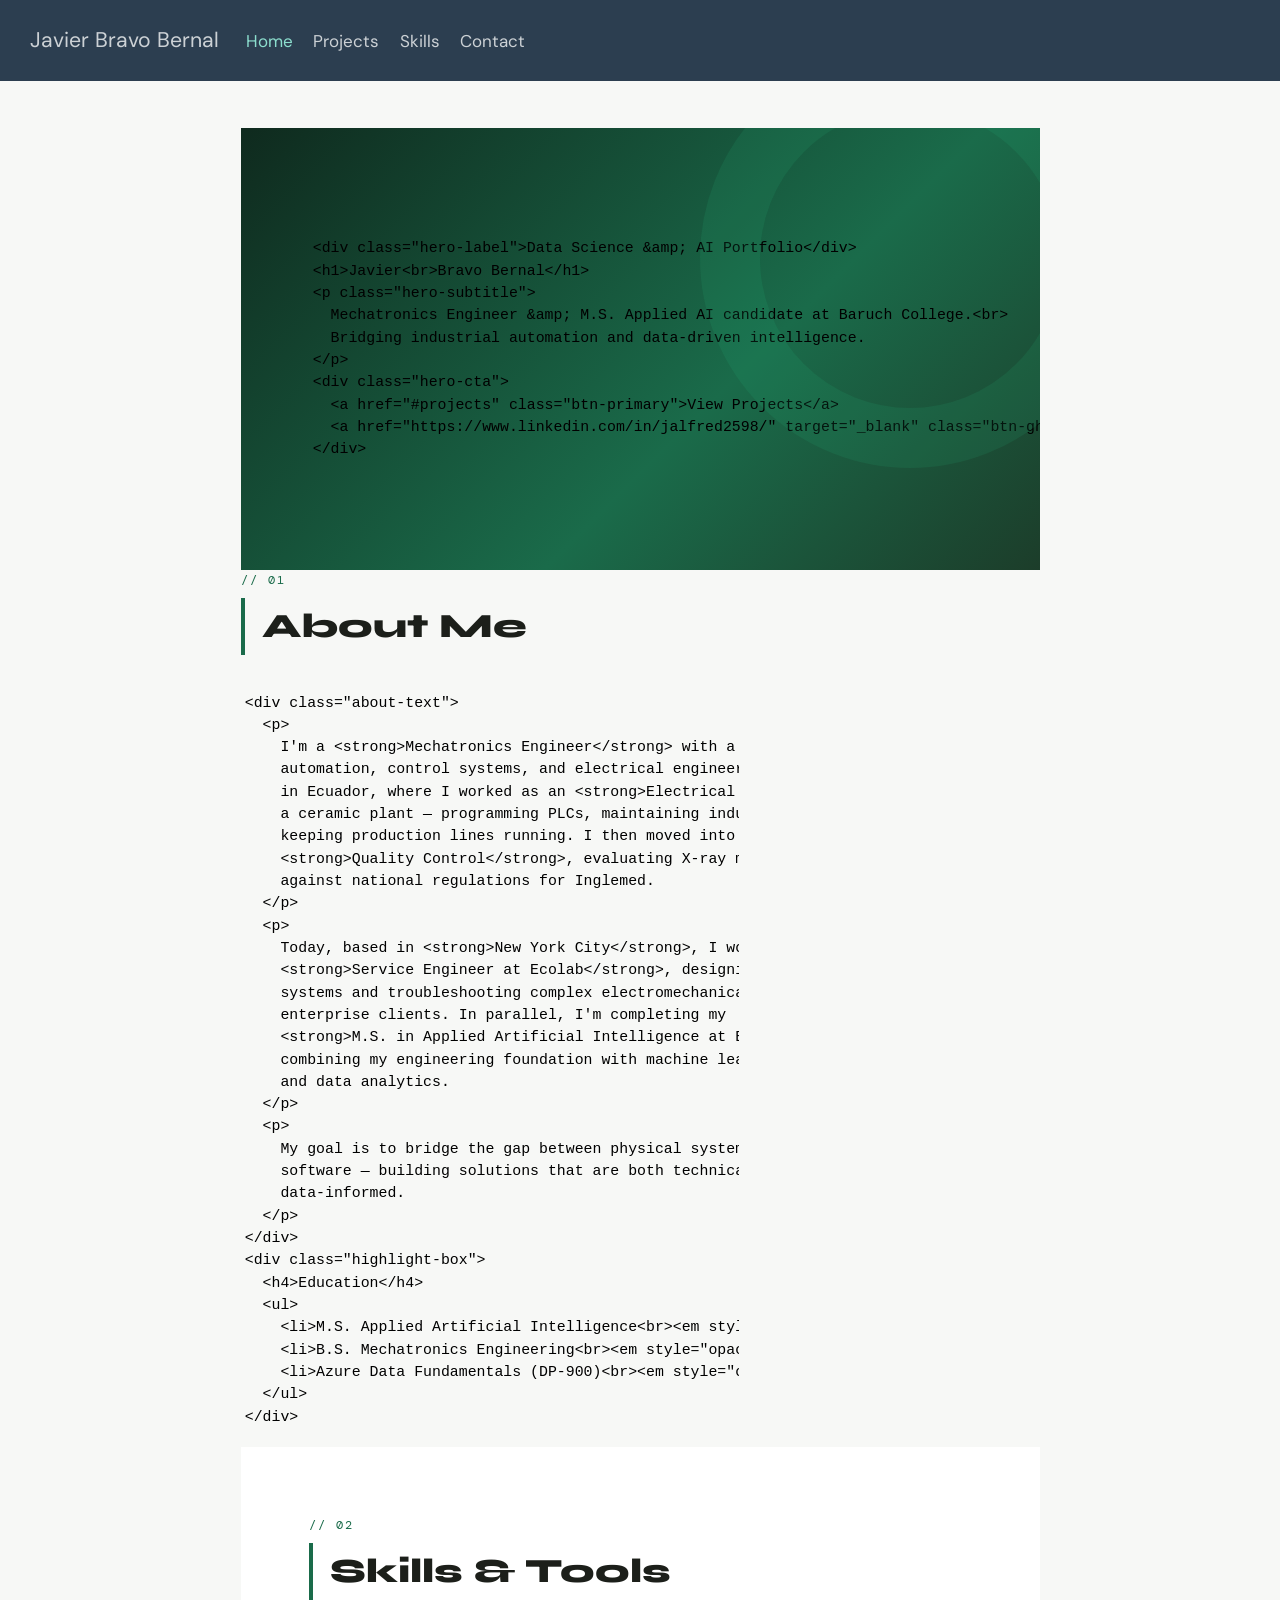
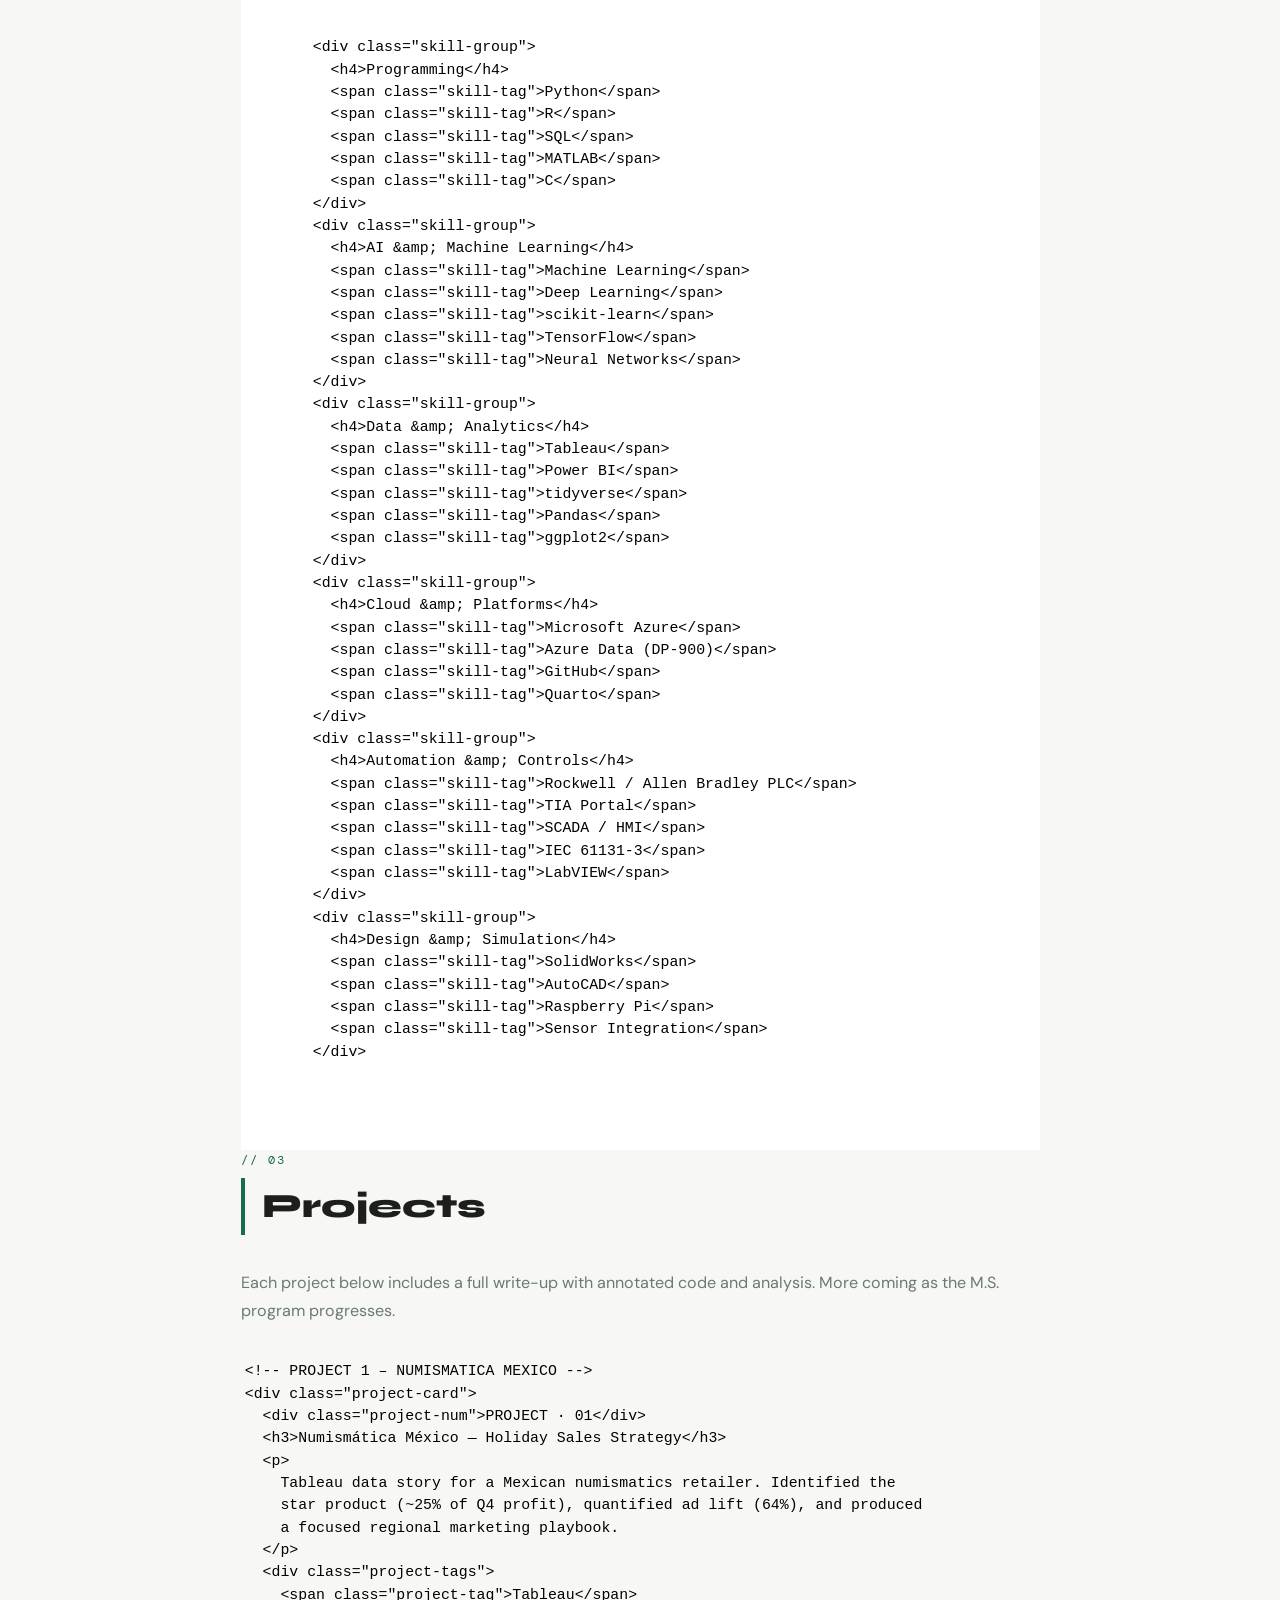
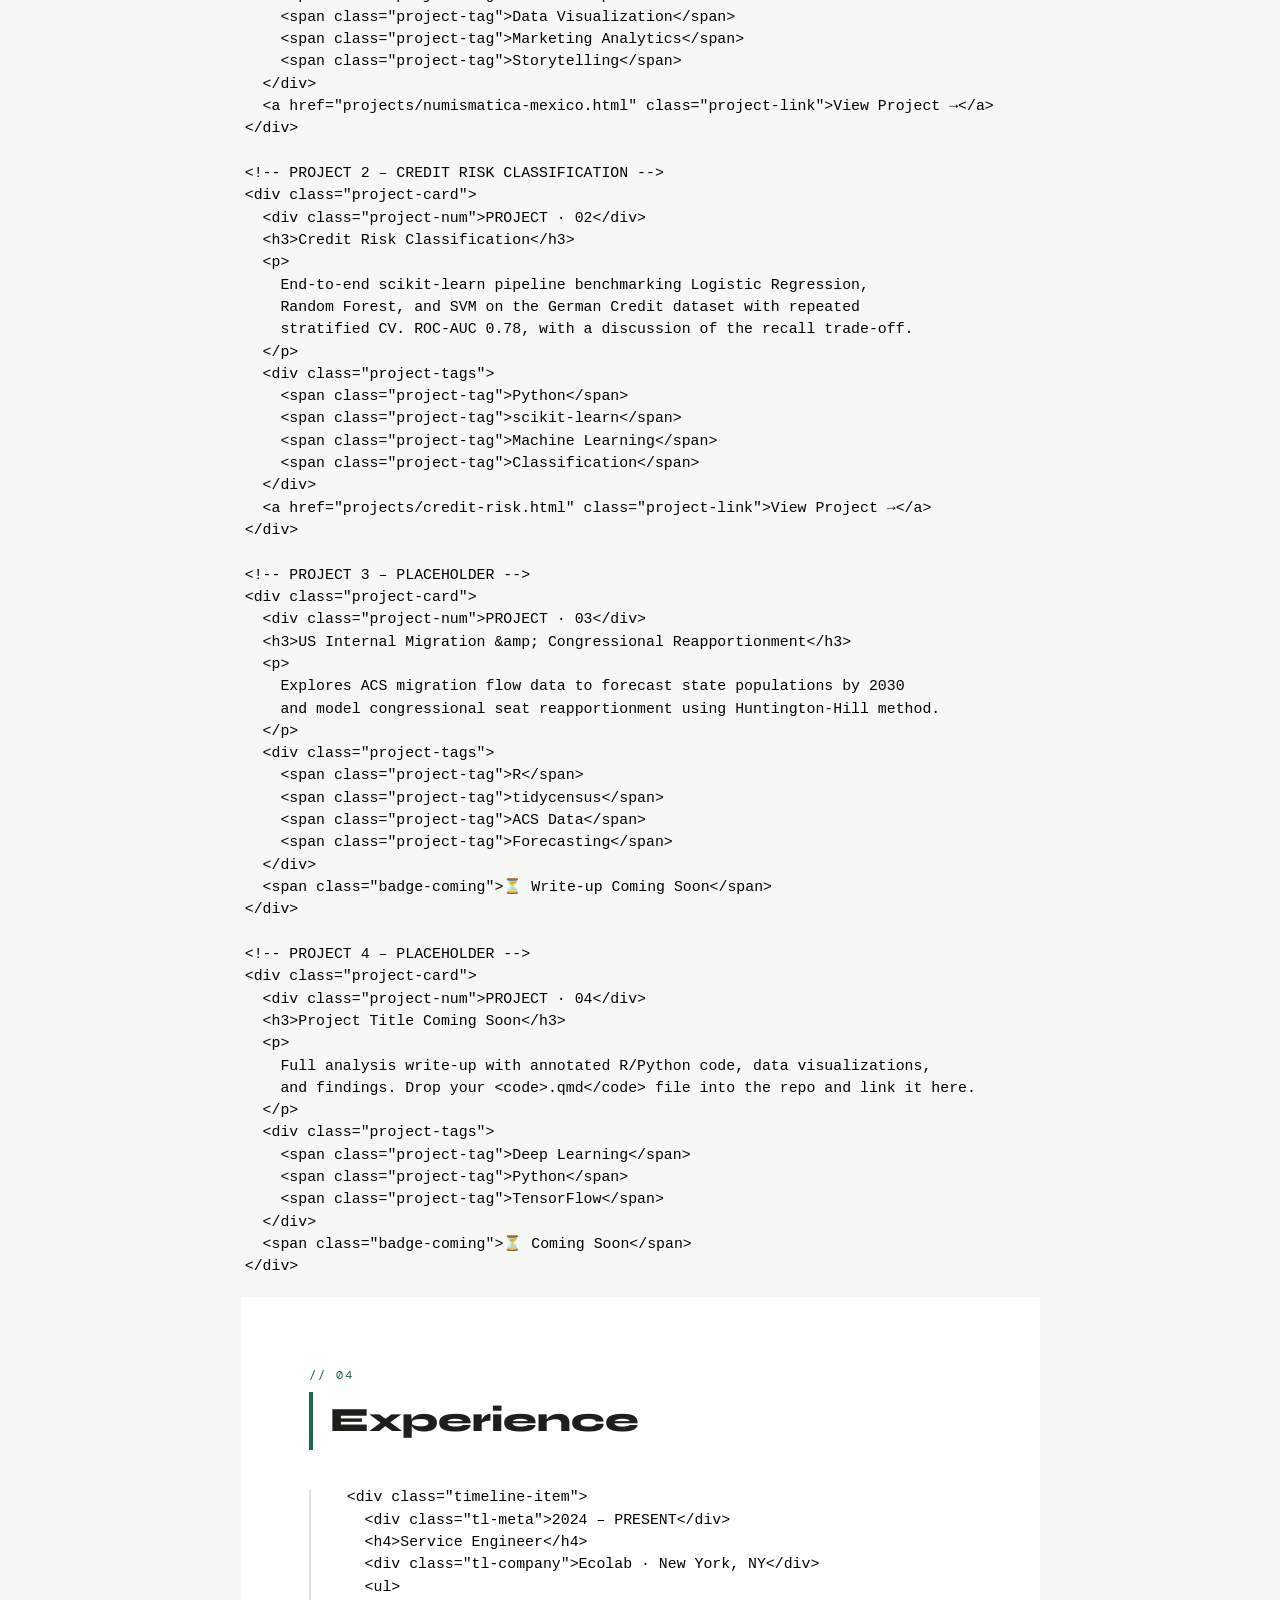
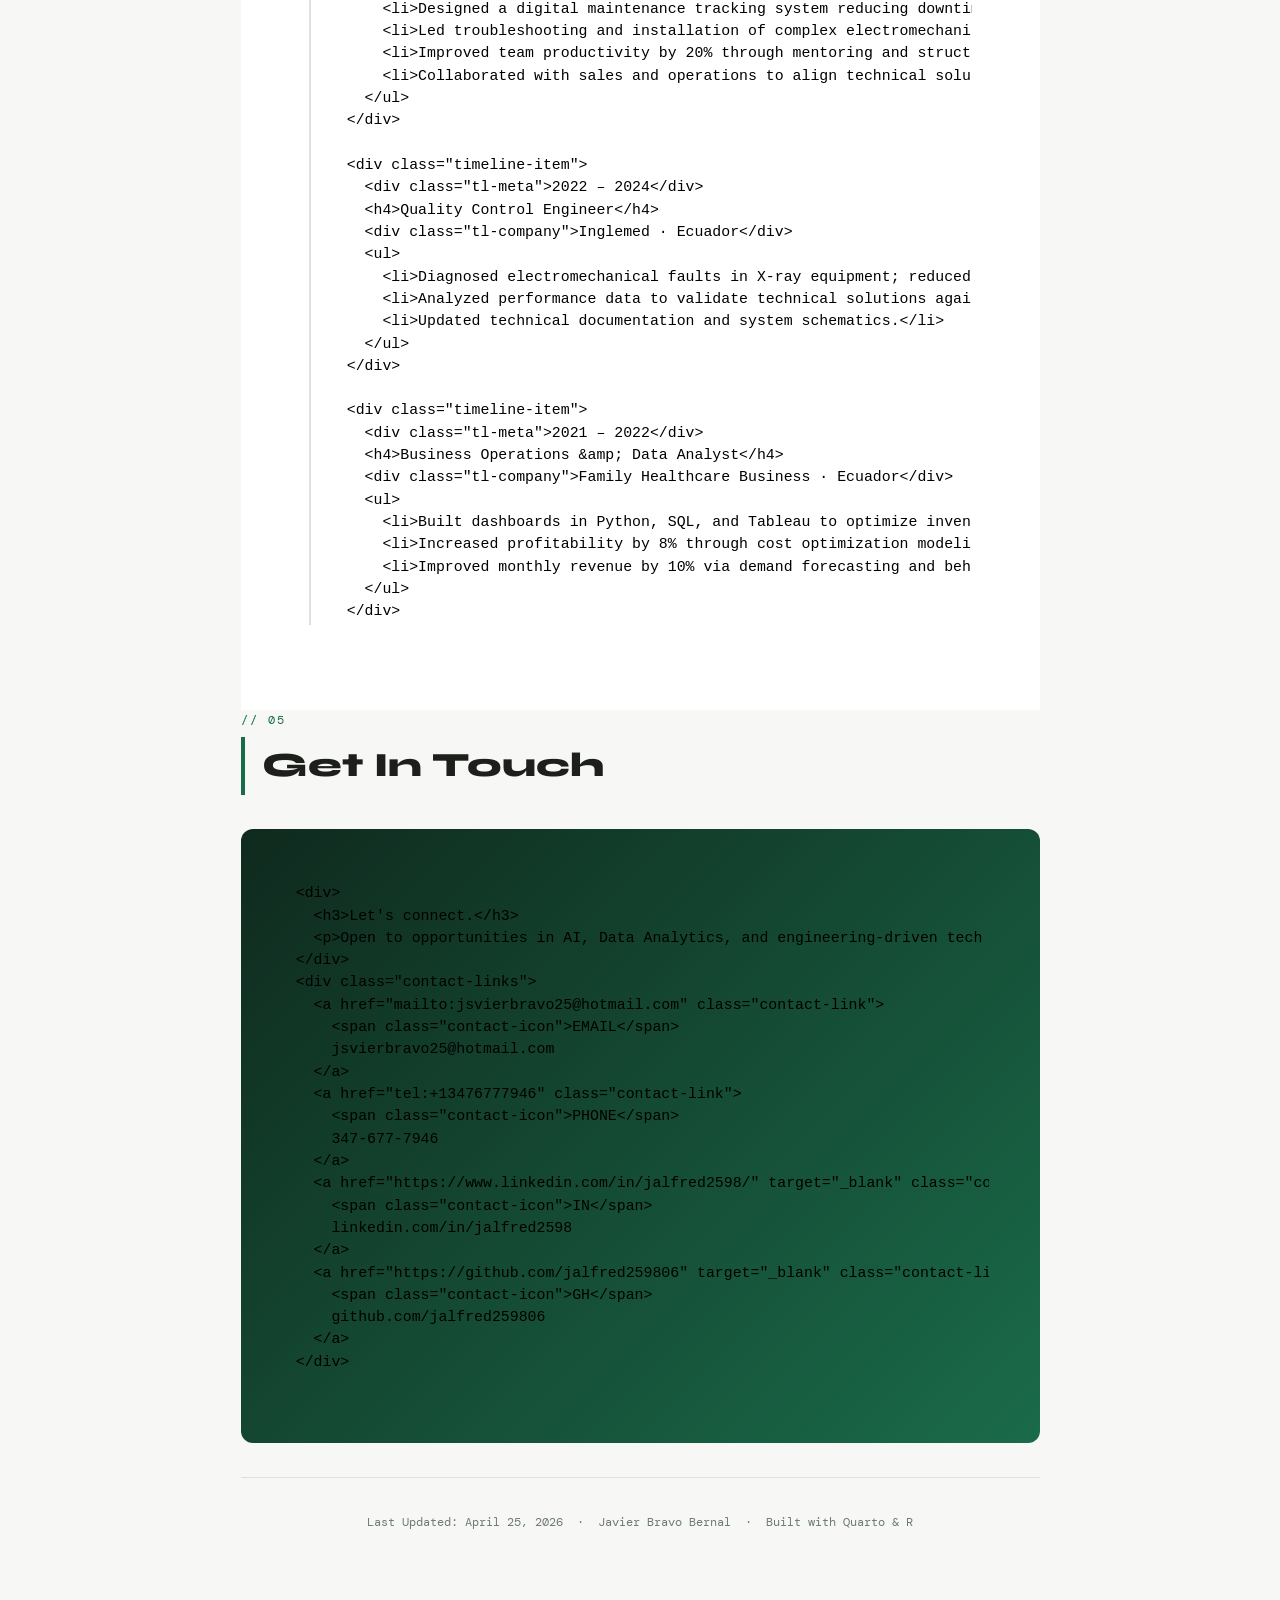
==== docs/index.html @ 08c863a7 "rendering" ====
<!DOCTYPE html>
<html xmlns="http://www.w3.org/1999/xhtml" lang="en" xml:lang="en"><head>

<meta charset="utf-8">
<meta name="generator" content="quarto-1.8.27">

<meta name="viewport" content="width=device-width, initial-scale=1.0, user-scalable=yes">


<title>Javier Bravo Bernal</title>
<style>
code{white-space: pre-wrap;}
span.smallcaps{font-variant: small-caps;}
div.columns{display: flex; gap: min(4vw, 1.5em);}
div.column{flex: auto; overflow-x: auto;}
div.hanging-indent{margin-left: 1.5em; text-indent: -1.5em;}
ul.task-list{list-style: none;}
ul.task-list li input[type="checkbox"] {
  width: 0.8em;
  margin: 0 0.8em 0.2em -1em; /* quarto-specific, see https://github.com/quarto-dev/quarto-cli/issues/4556 */ 
  vertical-align: middle;
}
</style>


<script src="site_libs/quarto-nav/quarto-nav.js"></script>
<script src="site_libs/quarto-nav/headroom.min.js"></script>
<script src="site_libs/clipboard/clipboard.min.js"></script>
<script src="site_libs/quarto-search/autocomplete.umd.js"></script>
<script src="site_libs/quarto-search/fuse.min.js"></script>
<script src="site_libs/quarto-search/quarto-search.js"></script>
<meta name="quarto:offset" content="./">
<script src="site_libs/quarto-html/quarto.js" type="module"></script>
<script src="site_libs/quarto-html/tabsets/tabsets.js" type="module"></script>
<script src="site_libs/quarto-html/axe/axe-check.js" type="module"></script>
<script src="site_libs/quarto-html/popper.min.js"></script>
<script src="site_libs/quarto-html/tippy.umd.min.js"></script>
<script src="site_libs/quarto-html/anchor.min.js"></script>
<link href="site_libs/quarto-html/tippy.css" rel="stylesheet">
<link href="site_libs/quarto-html/quarto-syntax-highlighting-ed96de9b727972fe78a7b5d16c58bf87.css" rel="stylesheet" id="quarto-text-highlighting-styles">
<script src="site_libs/bootstrap/bootstrap.min.js"></script>
<link href="site_libs/bootstrap/bootstrap-icons.css" rel="stylesheet">
<link href="site_libs/bootstrap/bootstrap-f59cc608e70ce16b384b3e6fc30ca698.min.css" rel="stylesheet" append-hash="true" id="quarto-bootstrap" data-mode="light">
<script id="quarto-search-options" type="application/json">{
  "location": "navbar",
  "copy-button": false,
  "collapse-after": 3,
  "panel-placement": "end",
  "type": "overlay",
  "limit": 50,
  "keyboard-shortcut": [
    "f",
    "/",
    "s"
  ],
  "show-item-context": false,
  "language": {
    "search-no-results-text": "No results",
    "search-matching-documents-text": "matching documents",
    "search-copy-link-title": "Copy link to search",
    "search-hide-matches-text": "Hide additional matches",
    "search-more-match-text": "more match in this document",
    "search-more-matches-text": "more matches in this document",
    "search-clear-button-title": "Clear",
    "search-text-placeholder": "",
    "search-detached-cancel-button-title": "Cancel",
    "search-submit-button-title": "Submit",
    "search-label": "Search"
  }
}</script>


<link rel="stylesheet" href="styles.css">
</head>

<body class="nav-fixed fullcontent quarto-light">

<div id="quarto-search-results"></div>
  <header id="quarto-header" class="headroom fixed-top">
    <nav class="navbar navbar-expand-lg " data-bs-theme="dark">
      <div class="navbar-container container-fluid">
      <div class="navbar-brand-container mx-auto">
    <a class="navbar-brand" href="./index.html">
    <span class="navbar-title">Javier Bravo Bernal</span>
    </a>
  </div>
          <button class="navbar-toggler" type="button" data-bs-toggle="collapse" data-bs-target="#navbarCollapse" aria-controls="navbarCollapse" role="menu" aria-expanded="false" aria-label="Toggle navigation" onclick="if (window.quartoToggleHeadroom) { window.quartoToggleHeadroom(); }">
  <span class="navbar-toggler-icon"></span>
</button>
          <div class="collapse navbar-collapse" id="navbarCollapse">
            <ul class="navbar-nav navbar-nav-scroll me-auto">
  <li class="nav-item">
    <a class="nav-link active" href="./index.html" aria-current="page"> 
<span class="menu-text">Home</span></a>
  </li>  
  <li class="nav-item">
    <a class="nav-link" href="./index.html#projects"> 
<span class="menu-text">Projects</span></a>
  </li>  
  <li class="nav-item">
    <a class="nav-link" href="./index.html#skills"> 
<span class="menu-text">Skills</span></a>
  </li>  
  <li class="nav-item">
    <a class="nav-link" href="./index.html#contact"> 
<span class="menu-text">Contact</span></a>
  </li>  
</ul>
          </div> <!-- /navcollapse -->
            <div class="quarto-navbar-tools">
</div>
      </div> <!-- /container-fluid -->
    </nav>
</header>
<!-- content -->
<div id="quarto-content" class="quarto-container page-columns page-rows-contents page-layout-article page-navbar">
<!-- sidebar -->
<!-- margin-sidebar -->
    
<!-- main -->
<main class="content" id="quarto-document-content"><header id="title-block-header" class="quarto-title-block"></header>




<!-- ══════════════════════════════════════════
     HERO SECTION
══════════════════════════════════════════ -->
<div class="hero">
<div class="hero-left">
<pre><code>&lt;div class="hero-label"&gt;Data Science &amp;amp; AI Portfolio&lt;/div&gt;
&lt;h1&gt;Javier&lt;br&gt;Bravo Bernal&lt;/h1&gt;
&lt;p class="hero-subtitle"&gt;
  Mechatronics Engineer &amp;amp; M.S. Applied AI candidate at Baruch College.&lt;br&gt;
  Bridging industrial automation and data-driven intelligence.
&lt;/p&gt;
&lt;div class="hero-cta"&gt;
  &lt;a href="#projects" class="btn-primary"&gt;View Projects&lt;/a&gt;
  &lt;a href="https://www.linkedin.com/in/jalfred2598/" target="_blank" class="btn-ghost"&gt;LinkedIn ↗&lt;/a&gt;
&lt;/div&gt;</code></pre>
</div>
<div class="hero-stats">
<pre><code>&lt;div class="stat-card"&gt;
  &lt;div class="stat-num"&gt;4+&lt;/div&gt;
  &lt;div class="stat-label"&gt;Years of Industry Experience&lt;/div&gt;
&lt;/div&gt;
&lt;div class="stat-card"&gt;
  &lt;div class="stat-num"&gt;3&lt;/div&gt;
  &lt;div class="stat-label"&gt;Countries · Ecuador &amp;amp; USA&lt;/div&gt;
&lt;/div&gt;
&lt;div class="stat-card"&gt;
  &lt;div class="stat-num"&gt;M.S.&lt;/div&gt;
  &lt;div class="stat-label"&gt;Applied AI · Baruch College&lt;/div&gt;
&lt;/div&gt;</code></pre>
</div>
</div>
<!-- ══════════════════════════════════════════
     ABOUT SECTION
══════════════════════════════════════════ -->
<section id="about">
<div class="section-tag">
// 01
</div>
<div class="section-title">
About Me
</div>
<div class="about-grid">
<pre><code>&lt;div class="about-text"&gt;
  &lt;p&gt;
    I'm a &lt;strong&gt;Mechatronics Engineer&lt;/strong&gt; with a strong background in
    automation, control systems, and electrical engineering. My career started
    in Ecuador, where I worked as an &lt;strong&gt;Electrical Engineer&lt;/strong&gt; in
    a ceramic plant — programming PLCs, maintaining industrial motors, and
    keeping production lines running. I then moved into
    &lt;strong&gt;Quality Control&lt;/strong&gt;, evaluating X-ray medical equipment
    against national regulations for Inglemed.
  &lt;/p&gt;
  &lt;p&gt;
    Today, based in &lt;strong&gt;New York City&lt;/strong&gt;, I work as a
    &lt;strong&gt;Service Engineer at Ecolab&lt;/strong&gt;, designing digital maintenance
    systems and troubleshooting complex electromechanical equipment for
    enterprise clients. In parallel, I'm completing my
    &lt;strong&gt;M.S. in Applied Artificial Intelligence at Baruch College&lt;/strong&gt;,
    combining my engineering foundation with machine learning, deep learning,
    and data analytics.
  &lt;/p&gt;
  &lt;p&gt;
    My goal is to bridge the gap between physical systems and intelligent
    software — building solutions that are both technically robust and
    data-informed.
  &lt;/p&gt;
&lt;/div&gt;
&lt;div class="highlight-box"&gt;
  &lt;h4&gt;Education&lt;/h4&gt;
  &lt;ul&gt;
    &lt;li&gt;M.S. Applied Artificial Intelligence&lt;br&gt;&lt;em style="opacity:.7"&gt;Baruch College · 2025–Present&lt;/em&gt;&lt;/li&gt;
    &lt;li&gt;B.S. Mechatronics Engineering&lt;br&gt;&lt;em style="opacity:.7"&gt;Tecnológico de Monterrey · 2017–2021&lt;/em&gt;&lt;/li&gt;
    &lt;li&gt;Azure Data Fundamentals (DP-900)&lt;br&gt;&lt;em style="opacity:.7"&gt;Microsoft Certification&lt;/em&gt;&lt;/li&gt;
  &lt;/ul&gt;
&lt;/div&gt;</code></pre>
</div>
</section>
<!-- ══════════════════════════════════════════
     SKILLS SECTION
══════════════════════════════════════════ -->
<section id="skills" style="background:#fff; max-width:100%; padding: 4rem;">
<div style="max-width:1100px; margin:0 auto;">
<div class="section-tag">
// 02
</div>
<div class="section-title">
Skills &amp; Tools
</div>
<div class="skills-grid">
<pre><code>&lt;div class="skill-group"&gt;
  &lt;h4&gt;Programming&lt;/h4&gt;
  &lt;span class="skill-tag"&gt;Python&lt;/span&gt;
  &lt;span class="skill-tag"&gt;R&lt;/span&gt;
  &lt;span class="skill-tag"&gt;SQL&lt;/span&gt;
  &lt;span class="skill-tag"&gt;MATLAB&lt;/span&gt;
  &lt;span class="skill-tag"&gt;C&lt;/span&gt;
&lt;/div&gt;
&lt;div class="skill-group"&gt;
  &lt;h4&gt;AI &amp;amp; Machine Learning&lt;/h4&gt;
  &lt;span class="skill-tag"&gt;Machine Learning&lt;/span&gt;
  &lt;span class="skill-tag"&gt;Deep Learning&lt;/span&gt;
  &lt;span class="skill-tag"&gt;scikit-learn&lt;/span&gt;
  &lt;span class="skill-tag"&gt;TensorFlow&lt;/span&gt;
  &lt;span class="skill-tag"&gt;Neural Networks&lt;/span&gt;
&lt;/div&gt;
&lt;div class="skill-group"&gt;
  &lt;h4&gt;Data &amp;amp; Analytics&lt;/h4&gt;
  &lt;span class="skill-tag"&gt;Tableau&lt;/span&gt;
  &lt;span class="skill-tag"&gt;Power BI&lt;/span&gt;
  &lt;span class="skill-tag"&gt;tidyverse&lt;/span&gt;
  &lt;span class="skill-tag"&gt;Pandas&lt;/span&gt;
  &lt;span class="skill-tag"&gt;ggplot2&lt;/span&gt;
&lt;/div&gt;
&lt;div class="skill-group"&gt;
  &lt;h4&gt;Cloud &amp;amp; Platforms&lt;/h4&gt;
  &lt;span class="skill-tag"&gt;Microsoft Azure&lt;/span&gt;
  &lt;span class="skill-tag"&gt;Azure Data (DP-900)&lt;/span&gt;
  &lt;span class="skill-tag"&gt;GitHub&lt;/span&gt;
  &lt;span class="skill-tag"&gt;Quarto&lt;/span&gt;
&lt;/div&gt;
&lt;div class="skill-group"&gt;
  &lt;h4&gt;Automation &amp;amp; Controls&lt;/h4&gt;
  &lt;span class="skill-tag"&gt;Rockwell / Allen Bradley PLC&lt;/span&gt;
  &lt;span class="skill-tag"&gt;TIA Portal&lt;/span&gt;
  &lt;span class="skill-tag"&gt;SCADA / HMI&lt;/span&gt;
  &lt;span class="skill-tag"&gt;IEC 61131-3&lt;/span&gt;
  &lt;span class="skill-tag"&gt;LabVIEW&lt;/span&gt;
&lt;/div&gt;
&lt;div class="skill-group"&gt;
  &lt;h4&gt;Design &amp;amp; Simulation&lt;/h4&gt;
  &lt;span class="skill-tag"&gt;SolidWorks&lt;/span&gt;
  &lt;span class="skill-tag"&gt;AutoCAD&lt;/span&gt;
  &lt;span class="skill-tag"&gt;Raspberry Pi&lt;/span&gt;
  &lt;span class="skill-tag"&gt;Sensor Integration&lt;/span&gt;
&lt;/div&gt;</code></pre>
</div>
</div>
</section>
<!-- ══════════════════════════════════════════
     PROJECTS SECTION
══════════════════════════════════════════ -->
<section id="projects">
<div class="section-tag">
// 03
</div>
<div class="section-title">
Projects
</div>
<p style="color:var(--muted); margin-bottom:2rem; font-size:.95rem;">
Each project below includes a full write-up with annotated code and analysis. More coming as the M.S. program progresses.
</p>
<div class="projects-grid">
<pre><code>&lt;!-- PROJECT 1 – NUMISMATICA MEXICO --&gt;
&lt;div class="project-card"&gt;
  &lt;div class="project-num"&gt;PROJECT · 01&lt;/div&gt;
  &lt;h3&gt;Numismática México — Holiday Sales Strategy&lt;/h3&gt;
  &lt;p&gt;
    Tableau data story for a Mexican numismatics retailer. Identified the
    star product (~25% of Q4 profit), quantified ad lift (64%), and produced
    a focused regional marketing playbook.
  &lt;/p&gt;
  &lt;div class="project-tags"&gt;
    &lt;span class="project-tag"&gt;Tableau&lt;/span&gt;
    &lt;span class="project-tag"&gt;Data Visualization&lt;/span&gt;
    &lt;span class="project-tag"&gt;Marketing Analytics&lt;/span&gt;
    &lt;span class="project-tag"&gt;Storytelling&lt;/span&gt;
  &lt;/div&gt;
  &lt;a href="projects/numismatica-mexico.html" class="project-link"&gt;View Project →&lt;/a&gt;
&lt;/div&gt;

&lt;!-- PROJECT 2 – CREDIT RISK CLASSIFICATION --&gt;
&lt;div class="project-card"&gt;
  &lt;div class="project-num"&gt;PROJECT · 02&lt;/div&gt;
  &lt;h3&gt;Credit Risk Classification&lt;/h3&gt;
  &lt;p&gt;
    End-to-end scikit-learn pipeline benchmarking Logistic Regression,
    Random Forest, and SVM on the German Credit dataset with repeated
    stratified CV. ROC-AUC 0.78, with a discussion of the recall trade-off.
  &lt;/p&gt;
  &lt;div class="project-tags"&gt;
    &lt;span class="project-tag"&gt;Python&lt;/span&gt;
    &lt;span class="project-tag"&gt;scikit-learn&lt;/span&gt;
    &lt;span class="project-tag"&gt;Machine Learning&lt;/span&gt;
    &lt;span class="project-tag"&gt;Classification&lt;/span&gt;
  &lt;/div&gt;
  &lt;a href="projects/credit-risk.html" class="project-link"&gt;View Project →&lt;/a&gt;
&lt;/div&gt;

&lt;!-- PROJECT 3 – PLACEHOLDER --&gt;
&lt;div class="project-card"&gt;
  &lt;div class="project-num"&gt;PROJECT · 03&lt;/div&gt;
  &lt;h3&gt;US Internal Migration &amp;amp; Congressional Reapportionment&lt;/h3&gt;
  &lt;p&gt;
    Explores ACS migration flow data to forecast state populations by 2030
    and model congressional seat reapportionment using Huntington-Hill method.
  &lt;/p&gt;
  &lt;div class="project-tags"&gt;
    &lt;span class="project-tag"&gt;R&lt;/span&gt;
    &lt;span class="project-tag"&gt;tidycensus&lt;/span&gt;
    &lt;span class="project-tag"&gt;ACS Data&lt;/span&gt;
    &lt;span class="project-tag"&gt;Forecasting&lt;/span&gt;
  &lt;/div&gt;
  &lt;span class="badge-coming"&gt;⏳ Write-up Coming Soon&lt;/span&gt;
&lt;/div&gt;

&lt;!-- PROJECT 4 – PLACEHOLDER --&gt;
&lt;div class="project-card"&gt;
  &lt;div class="project-num"&gt;PROJECT · 04&lt;/div&gt;
  &lt;h3&gt;Project Title Coming Soon&lt;/h3&gt;
  &lt;p&gt;
    Full analysis write-up with annotated R/Python code, data visualizations,
    and findings. Drop your &lt;code&gt;.qmd&lt;/code&gt; file into the repo and link it here.
  &lt;/p&gt;
  &lt;div class="project-tags"&gt;
    &lt;span class="project-tag"&gt;Deep Learning&lt;/span&gt;
    &lt;span class="project-tag"&gt;Python&lt;/span&gt;
    &lt;span class="project-tag"&gt;TensorFlow&lt;/span&gt;
  &lt;/div&gt;
  &lt;span class="badge-coming"&gt;⏳ Coming Soon&lt;/span&gt;
&lt;/div&gt;</code></pre>
</div>
</section>
<!-- ══════════════════════════════════════════
     EXPERIENCE SECTION
══════════════════════════════════════════ -->
<section id="experience" style="background:#fff; max-width:100%; padding: 4rem;">
<div style="max-width:1100px; margin:0 auto;">
<div class="section-tag">
// 04
</div>
<div class="section-title">
Experience
</div>
<div class="timeline">
<pre><code>&lt;div class="timeline-item"&gt;
  &lt;div class="tl-meta"&gt;2024 – PRESENT&lt;/div&gt;
  &lt;h4&gt;Service Engineer&lt;/h4&gt;
  &lt;div class="tl-company"&gt;Ecolab · New York, NY&lt;/div&gt;
  &lt;ul&gt;
    &lt;li&gt;Designed a digital maintenance tracking system reducing downtime by 15%.&lt;/li&gt;
    &lt;li&gt;Led troubleshooting and installation of complex electromechanical systems.&lt;/li&gt;
    &lt;li&gt;Improved team productivity by 20% through mentoring and structured diagnostics.&lt;/li&gt;
    &lt;li&gt;Collaborated with sales and operations to align technical solutions with client needs.&lt;/li&gt;
  &lt;/ul&gt;
&lt;/div&gt;

&lt;div class="timeline-item"&gt;
  &lt;div class="tl-meta"&gt;2022 – 2024&lt;/div&gt;
  &lt;h4&gt;Quality Control Engineer&lt;/h4&gt;
  &lt;div class="tl-company"&gt;Inglemed · Ecuador&lt;/div&gt;
  &lt;ul&gt;
    &lt;li&gt;Diagnosed electromechanical faults in X-ray equipment; reduced error rates by 12%.&lt;/li&gt;
    &lt;li&gt;Analyzed performance data to validate technical solutions against national regulations.&lt;/li&gt;
    &lt;li&gt;Updated technical documentation and system schematics.&lt;/li&gt;
  &lt;/ul&gt;
&lt;/div&gt;

&lt;div class="timeline-item"&gt;
  &lt;div class="tl-meta"&gt;2021 – 2022&lt;/div&gt;
  &lt;h4&gt;Business Operations &amp;amp; Data Analyst&lt;/h4&gt;
  &lt;div class="tl-company"&gt;Family Healthcare Business · Ecuador&lt;/div&gt;
  &lt;ul&gt;
    &lt;li&gt;Built dashboards in Python, SQL, and Tableau to optimize inventory and customer retention.&lt;/li&gt;
    &lt;li&gt;Increased profitability by 8% through cost optimization modeling and supplier analysis.&lt;/li&gt;
    &lt;li&gt;Improved monthly revenue by 10% via demand forecasting and behavioral analytics.&lt;/li&gt;
  &lt;/ul&gt;
&lt;/div&gt;</code></pre>
</div>
</div>
</section>
<!-- ══════════════════════════════════════════
     CONTACT SECTION
══════════════════════════════════════════ -->
<section id="contact">
<div class="section-tag">
// 05
</div>
<div class="section-title">
Get In Touch
</div>
<div class="contact-bar">
<pre><code>&lt;div&gt;
  &lt;h3&gt;Let's connect.&lt;/h3&gt;
  &lt;p&gt;Open to opportunities in AI, Data Analytics, and engineering-driven tech roles.&lt;/p&gt;
&lt;/div&gt;
&lt;div class="contact-links"&gt;
  &lt;a href="mailto:jsvierbravo25@hotmail.com" class="contact-link"&gt;
    &lt;span class="contact-icon"&gt;EMAIL&lt;/span&gt;
    jsvierbravo25@hotmail.com
  &lt;/a&gt;
  &lt;a href="tel:+13476777946" class="contact-link"&gt;
    &lt;span class="contact-icon"&gt;PHONE&lt;/span&gt;
    347-677-7946
  &lt;/a&gt;
  &lt;a href="https://www.linkedin.com/in/jalfred2598/" target="_blank" class="contact-link"&gt;
    &lt;span class="contact-icon"&gt;IN&lt;/span&gt;
    linkedin.com/in/jalfred2598
  &lt;/a&gt;
  &lt;a href="https://github.com/jalfred259806" target="_blank" class="contact-link"&gt;
    &lt;span class="contact-icon"&gt;GH&lt;/span&gt;
    github.com/jalfred259806
  &lt;/a&gt;
&lt;/div&gt;</code></pre>
</div>
</section>
<!-- ══════════════════════════════════════════
     FOOTER
══════════════════════════════════════════ -->
<div class="site-footer">
<p>Last Updated: April 25, 2026 &nbsp;·&nbsp; Javier Bravo Bernal &nbsp;·&nbsp; Built with Quarto &amp; R</p>
</div>



</main> <!-- /main -->
<script id="quarto-html-after-body" type="application/javascript">
  window.document.addEventListener("DOMContentLoaded", function (event) {
    const icon = "";
    const anchorJS = new window.AnchorJS();
    anchorJS.options = {
      placement: 'right',
      icon: icon
    };
    anchorJS.add('.anchored');
    const isCodeAnnotation = (el) => {
      for (const clz of el.classList) {
        if (clz.startsWith('code-annotation-')) {                     
          return true;
        }
      }
      return false;
    }
    const onCopySuccess = function(e) {
      // button target
      const button = e.trigger;
      // don't keep focus
      button.blur();
      // flash "checked"
      button.classList.add('code-copy-button-checked');
      var currentTitle = button.getAttribute("title");
      button.setAttribute("title", "Copied!");
      let tooltip;
      if (window.bootstrap) {
        button.setAttribute("data-bs-toggle", "tooltip");
        button.setAttribute("data-bs-placement", "left");
        button.setAttribute("data-bs-title", "Copied!");
        tooltip = new bootstrap.Tooltip(button, 
          { trigger: "manual", 
            customClass: "code-copy-button-tooltip",
            offset: [0, -8]});
        tooltip.show();    
      }
      setTimeout(function() {
        if (tooltip) {
          tooltip.hide();
          button.removeAttribute("data-bs-title");
          button.removeAttribute("data-bs-toggle");
          button.removeAttribute("data-bs-placement");
        }
        button.setAttribute("title", currentTitle);
        button.classList.remove('code-copy-button-checked');
      }, 1000);
      // clear code selection
      e.clearSelection();
    }
    const getTextToCopy = function(trigger) {
      const outerScaffold = trigger.parentElement.cloneNode(true);
      const codeEl = outerScaffold.querySelector('code');
      for (const childEl of codeEl.children) {
        if (isCodeAnnotation(childEl)) {
          childEl.remove();
        }
      }
      return codeEl.innerText;
    }
    const clipboard = new window.ClipboardJS('.code-copy-button:not([data-in-quarto-modal])', {
      text: getTextToCopy
    });
    clipboard.on('success', onCopySuccess);
    if (window.document.getElementById('quarto-embedded-source-code-modal')) {
      const clipboardModal = new window.ClipboardJS('.code-copy-button[data-in-quarto-modal]', {
        text: getTextToCopy,
        container: window.document.getElementById('quarto-embedded-source-code-modal')
      });
      clipboardModal.on('success', onCopySuccess);
    }
      var localhostRegex = new RegExp(/^(?:http|https):\/\/localhost\:?[0-9]*\//);
      var mailtoRegex = new RegExp(/^mailto:/);
        var filterRegex = new RegExp("https:\/\/jalfred259806\.github\.io\/Portfolio\/");
      var isInternal = (href) => {
          return filterRegex.test(href) || localhostRegex.test(href) || mailtoRegex.test(href);
      }
      // Inspect non-navigation links and adorn them if external
     var links = window.document.querySelectorAll('a[href]:not(.nav-link):not(.navbar-brand):not(.toc-action):not(.sidebar-link):not(.sidebar-item-toggle):not(.pagination-link):not(.no-external):not([aria-hidden]):not(.dropdown-item):not(.quarto-navigation-tool):not(.about-link)');
      for (var i=0; i<links.length; i++) {
        const link = links[i];
        if (!isInternal(link.href)) {
          // undo the damage that might have been done by quarto-nav.js in the case of
          // links that we want to consider external
          if (link.dataset.originalHref !== undefined) {
            link.href = link.dataset.originalHref;
          }
        }
      }
    function tippyHover(el, contentFn, onTriggerFn, onUntriggerFn) {
      const config = {
        allowHTML: true,
        maxWidth: 500,
        delay: 100,
        arrow: false,
        appendTo: function(el) {
            return el.parentElement;
        },
        interactive: true,
        interactiveBorder: 10,
        theme: 'quarto',
        placement: 'bottom-start',
      };
      if (contentFn) {
        config.content = contentFn;
      }
      if (onTriggerFn) {
        config.onTrigger = onTriggerFn;
      }
      if (onUntriggerFn) {
        config.onUntrigger = onUntriggerFn;
      }
      window.tippy(el, config); 
    }
    const noterefs = window.document.querySelectorAll('a[role="doc-noteref"]');
    for (var i=0; i<noterefs.length; i++) {
      const ref = noterefs[i];
      tippyHover(ref, function() {
        // use id or data attribute instead here
        let href = ref.getAttribute('data-footnote-href') || ref.getAttribute('href');
        try { href = new URL(href).hash; } catch {}
        const id = href.replace(/^#\/?/, "");
        const note = window.document.getElementById(id);
        if (note) {
          return note.innerHTML;
        } else {
          return "";
        }
      });
    }
    const xrefs = window.document.querySelectorAll('a.quarto-xref');
    const processXRef = (id, note) => {
      // Strip column container classes
      const stripColumnClz = (el) => {
        el.classList.remove("page-full", "page-columns");
        if (el.children) {
          for (const child of el.children) {
            stripColumnClz(child);
          }
        }
      }
      stripColumnClz(note)
      if (id === null || id.startsWith('sec-')) {
        // Special case sections, only their first couple elements
        const container = document.createElement("div");
        if (note.children && note.children.length > 2) {
          container.appendChild(note.children[0].cloneNode(true));
          for (let i = 1; i < note.children.length; i++) {
            const child = note.children[i];
            if (child.tagName === "P" && child.innerText === "") {
              continue;
            } else {
              container.appendChild(child.cloneNode(true));
              break;
            }
          }
          if (window.Quarto?.typesetMath) {
            window.Quarto.typesetMath(container);
          }
          return container.innerHTML
        } else {
          if (window.Quarto?.typesetMath) {
            window.Quarto.typesetMath(note);
          }
          return note.innerHTML;
        }
      } else {
        // Remove any anchor links if they are present
        const anchorLink = note.querySelector('a.anchorjs-link');
        if (anchorLink) {
          anchorLink.remove();
        }
        if (window.Quarto?.typesetMath) {
          window.Quarto.typesetMath(note);
        }
        if (note.classList.contains("callout")) {
          return note.outerHTML;
        } else {
          return note.innerHTML;
        }
      }
    }
    for (var i=0; i<xrefs.length; i++) {
      const xref = xrefs[i];
      tippyHover(xref, undefined, function(instance) {
        instance.disable();
        let url = xref.getAttribute('href');
        let hash = undefined; 
        if (url.startsWith('#')) {
          hash = url;
        } else {
          try { hash = new URL(url).hash; } catch {}
        }
        if (hash) {
          const id = hash.replace(/^#\/?/, "");
          const note = window.document.getElementById(id);
          if (note !== null) {
            try {
              const html = processXRef(id, note.cloneNode(true));
              instance.setContent(html);
            } finally {
              instance.enable();
              instance.show();
            }
          } else {
            // See if we can fetch this
            fetch(url.split('#')[0])
            .then(res => res.text())
            .then(html => {
              const parser = new DOMParser();
              const htmlDoc = parser.parseFromString(html, "text/html");
              const note = htmlDoc.getElementById(id);
              if (note !== null) {
                const html = processXRef(id, note);
                instance.setContent(html);
              } 
            }).finally(() => {
              instance.enable();
              instance.show();
            });
          }
        } else {
          // See if we can fetch a full url (with no hash to target)
          // This is a special case and we should probably do some content thinning / targeting
          fetch(url)
          .then(res => res.text())
          .then(html => {
            const parser = new DOMParser();
            const htmlDoc = parser.parseFromString(html, "text/html");
            const note = htmlDoc.querySelector('main.content');
            if (note !== null) {
              // This should only happen for chapter cross references
              // (since there is no id in the URL)
              // remove the first header
              if (note.children.length > 0 && note.children[0].tagName === "HEADER") {
                note.children[0].remove();
              }
              const html = processXRef(null, note);
              instance.setContent(html);
            } 
          }).finally(() => {
            instance.enable();
            instance.show();
          });
        }
      }, function(instance) {
      });
    }
        let selectedAnnoteEl;
        const selectorForAnnotation = ( cell, annotation) => {
          let cellAttr = 'data-code-cell="' + cell + '"';
          let lineAttr = 'data-code-annotation="' +  annotation + '"';
          const selector = 'span[' + cellAttr + '][' + lineAttr + ']';
          return selector;
        }
        const selectCodeLines = (annoteEl) => {
          const doc = window.document;
          const targetCell = annoteEl.getAttribute("data-target-cell");
          const targetAnnotation = annoteEl.getAttribute("data-target-annotation");
          const annoteSpan = window.document.querySelector(selectorForAnnotation(targetCell, targetAnnotation));
          const lines = annoteSpan.getAttribute("data-code-lines").split(",");
          const lineIds = lines.map((line) => {
            return targetCell + "-" + line;
          })
          let top = null;
          let height = null;
          let parent = null;
          if (lineIds.length > 0) {
              //compute the position of the single el (top and bottom and make a div)
              const el = window.document.getElementById(lineIds[0]);
              top = el.offsetTop;
              height = el.offsetHeight;
              parent = el.parentElement.parentElement;
            if (lineIds.length > 1) {
              const lastEl = window.document.getElementById(lineIds[lineIds.length - 1]);
              const bottom = lastEl.offsetTop + lastEl.offsetHeight;
              height = bottom - top;
            }
            if (top !== null && height !== null && parent !== null) {
              // cook up a div (if necessary) and position it 
              let div = window.document.getElementById("code-annotation-line-highlight");
              if (div === null) {
                div = window.document.createElement("div");
                div.setAttribute("id", "code-annotation-line-highlight");
                div.style.position = 'absolute';
                parent.appendChild(div);
              }
              div.style.top = top - 2 + "px";
              div.style.height = height + 4 + "px";
              div.style.left = 0;
              let gutterDiv = window.document.getElementById("code-annotation-line-highlight-gutter");
              if (gutterDiv === null) {
                gutterDiv = window.document.createElement("div");
                gutterDiv.setAttribute("id", "code-annotation-line-highlight-gutter");
                gutterDiv.style.position = 'absolute';
                const codeCell = window.document.getElementById(targetCell);
                const gutter = codeCell.querySelector('.code-annotation-gutter');
                gutter.appendChild(gutterDiv);
              }
              gutterDiv.style.top = top - 2 + "px";
              gutterDiv.style.height = height + 4 + "px";
            }
            selectedAnnoteEl = annoteEl;
          }
        };
        const unselectCodeLines = () => {
          const elementsIds = ["code-annotation-line-highlight", "code-annotation-line-highlight-gutter"];
          elementsIds.forEach((elId) => {
            const div = window.document.getElementById(elId);
            if (div) {
              div.remove();
            }
          });
          selectedAnnoteEl = undefined;
        };
          // Handle positioning of the toggle
      window.addEventListener(
        "resize",
        throttle(() => {
          elRect = undefined;
          if (selectedAnnoteEl) {
            selectCodeLines(selectedAnnoteEl);
          }
        }, 10)
      );
      function throttle(fn, ms) {
      let throttle = false;
      let timer;
        return (...args) => {
          if(!throttle) { // first call gets through
              fn.apply(this, args);
              throttle = true;
          } else { // all the others get throttled
              if(timer) clearTimeout(timer); // cancel #2
              timer = setTimeout(() => {
                fn.apply(this, args);
                timer = throttle = false;
              }, ms);
          }
        };
      }
        // Attach click handler to the DT
        const annoteDls = window.document.querySelectorAll('dt[data-target-cell]');
        for (const annoteDlNode of annoteDls) {
          annoteDlNode.addEventListener('click', (event) => {
            const clickedEl = event.target;
            if (clickedEl !== selectedAnnoteEl) {
              unselectCodeLines();
              const activeEl = window.document.querySelector('dt[data-target-cell].code-annotation-active');
              if (activeEl) {
                activeEl.classList.remove('code-annotation-active');
              }
              selectCodeLines(clickedEl);
              clickedEl.classList.add('code-annotation-active');
            } else {
              // Unselect the line
              unselectCodeLines();
              clickedEl.classList.remove('code-annotation-active');
            }
          });
        }
    const findCites = (el) => {
      const parentEl = el.parentElement;
      if (parentEl) {
        const cites = parentEl.dataset.cites;
        if (cites) {
          return {
            el,
            cites: cites.split(' ')
          };
        } else {
          return findCites(el.parentElement)
        }
      } else {
        return undefined;
      }
    };
    var bibliorefs = window.document.querySelectorAll('a[role="doc-biblioref"]');
    for (var i=0; i<bibliorefs.length; i++) {
      const ref = bibliorefs[i];
      const citeInfo = findCites(ref);
      if (citeInfo) {
        tippyHover(citeInfo.el, function() {
          var popup = window.document.createElement('div');
          citeInfo.cites.forEach(function(cite) {
            var citeDiv = window.document.createElement('div');
            citeDiv.classList.add('hanging-indent');
            citeDiv.classList.add('csl-entry');
            var biblioDiv = window.document.getElementById('ref-' + cite);
            if (biblioDiv) {
              citeDiv.innerHTML = biblioDiv.innerHTML;
            }
            popup.appendChild(citeDiv);
          });
          return popup.innerHTML;
        });
      }
    }
  });
  </script>
</div> <!-- /content -->




</body></html>
---- docs/site_libs/quarto-html/tippy.css ----
.tippy-box[data-animation=fade][data-state=hidden]{opacity:0}[data-tippy-root]{max-width:calc(100vw - 10px)}.tippy-box{position:relative;background-color:#333;color:#fff;border-radius:4px;font-size:14px;line-height:1.4;white-space:normal;outline:0;transition-property:transform,visibility,opacity}.tippy-box[data-placement^=top]>.tippy-arrow{bottom:0}.tippy-box[data-placement^=top]>.tippy-arrow:before{bottom:-7px;left:0;border-width:8px 8px 0;border-top-color:initial;transform-origin:center top}.tippy-box[data-placement^=bottom]>.tippy-arrow{top:0}.tippy-box[data-placement^=bottom]>.tippy-arrow:before{top:-7px;left:0;border-width:0 8px 8px;border-bottom-color:initial;transform-origin:center bottom}.tippy-box[data-placement^=left]>.tippy-arrow{right:0}.tippy-box[data-placement^=left]>.tippy-arrow:before{border-width:8px 0 8px 8px;border-left-color:initial;right:-7px;transform-origin:center left}.tippy-box[data-placement^=right]>.tippy-arrow{left:0}.tippy-box[data-placement^=right]>.tippy-arrow:before{left:-7px;border-width:8px 8px 8px 0;border-right-color:initial;transform-origin:center right}.tippy-box[data-inertia][data-state=visible]{transition-timing-function:cubic-bezier(.54,1.5,.38,1.11)}.tippy-arrow{width:16px;height:16px;color:#333}.tippy-arrow:before{content:"";position:absolute;border-color:transparent;border-style:solid}.tippy-content{position:relative;padding:5px 9px;z-index:1}
---- docs/styles.css ----
/* ============================================================
   JAVIER BRAVO BERNAL – Portfolio Styles
   ============================================================ */

@import url('https://fonts.googleapis.com/css2?family=DM+Mono:wght@400;500&family=Syne:wght@400;600;700;800&family=DM+Sans:ital,wght@0,300;0,400;0,500;1,300&display=swap');

:root {
  --accent:    #1a6b4a;
  --accent-lt: #2ecc8a;
  --bg:        #f7f8f6;
  --card-bg:   #ffffff;
  --text:      #1c1f1a;
  --muted:     #6b7a72;
  --border:    #dde3dc;
  --mono:      'DM Mono', monospace;
  --display:   'Syne', sans-serif;
  --body:      'DM Sans', sans-serif;
}

body {
  font-family: var(--body);
  background-color: var(--bg);
  color: var(--text);
  line-height: 1.7;
}

/* ── HERO ─────────────────────────────────────────────────── */
.hero {
  display: grid;
  grid-template-columns: 1.6fr 1fr;
  gap: 3rem;
  align-items: center;
  padding: 5rem 4rem 4rem;
  background: linear-gradient(135deg, #0f2a1e 0%, #1a6b4a 60%, #1c3d2a 100%);
  color: #fff;
  position: relative;
  overflow: hidden;
}
.hero::before {
  content: '';
  position: absolute;
  top: -80px; right: -80px;
  width: 420px; height: 420px;
  border-radius: 50%;
  border: 60px solid rgba(46,204,138,.1);
  pointer-events: none;
}
.hero-label {
  font-family: var(--mono);
  font-size: .76rem;
  letter-spacing: .18em;
  color: var(--accent-lt);
  text-transform: uppercase;
  margin-bottom: .6rem;
}
.hero h1 {
  font-family: var(--display);
  font-weight: 800;
  font-size: clamp(2.2rem, 5vw, 3.4rem);
  line-height: 1.1;
  margin: 0 0 1rem;
  color: #fff;
  border: none;
}
.hero-subtitle {
  font-size: 1rem;
  color: rgba(255,255,255,.8);
  font-weight: 300;
  margin-bottom: 1.8rem;
  max-width: 480px;
}
.hero-cta { display: flex; gap: 1rem; flex-wrap: wrap; }
.btn-primary {
  background: var(--accent-lt);
  color: #0f2a1e;
  font-family: var(--display);
  font-weight: 700;
  font-size: .88rem;
  padding: .7rem 1.6rem;
  border-radius: 4px;
  text-decoration: none;
  transition: opacity .2s;
}
.btn-primary:hover { opacity: .85; color: #0f2a1e; }
.btn-ghost {
  border: 1px solid rgba(255,255,255,.4);
  color: #fff;
  font-family: var(--display);
  font-weight: 600;
  font-size: .88rem;
  padding: .7rem 1.6rem;
  border-radius: 4px;
  text-decoration: none;
  transition: background .2s;
}
.btn-ghost:hover { background: rgba(255,255,255,.1); color: #fff; }

.hero-stats { display: flex; flex-direction: column; gap: 1.2rem; }
.stat-card {
  background: rgba(255,255,255,.08);
  border: 1px solid rgba(255,255,255,.15);
  border-radius: 8px;
  padding: 1.1rem 1.4rem;
  backdrop-filter: blur(6px);
}
.stat-num {
  font-family: var(--display);
  font-size: 1.9rem;
  font-weight: 800;
  color: var(--accent-lt);
}
.stat-label {
  font-size: .78rem;
  color: rgba(255,255,255,.7);
  font-family: var(--mono);
  letter-spacing: .06em;
}

/* ── SECTIONS ─────────────────────────────────────────────── */
.section { padding: 4rem; max-width: 1100px; margin: 0 auto; }
.section-tag {
  font-family: var(--mono);
  font-size: .72rem;
  letter-spacing: .18em;
  color: var(--accent);
  text-transform: uppercase;
  margin-bottom: .4rem;
}
.section-title {
  font-family: var(--display);
  font-size: 2rem;
  font-weight: 800;
  color: var(--text);
  margin-bottom: 2rem;
  border-left: 4px solid var(--accent);
  padding-left: 1rem;
}

/* ── ABOUT ────────────────────────────────────────────────── */
.about-grid {
  display: grid;
  grid-template-columns: 2fr 1fr;
  gap: 3rem;
  align-items: start;
}
.about-text p { font-size: 1rem; color: var(--muted); margin-bottom: 1rem; }
.about-text strong { color: var(--text); }
.highlight-box {
  background: var(--accent);
  color: #fff;
  border-radius: 8px;
  padding: 1.6rem;
}
.highlight-box h4 {
  font-family: var(--display);
  font-size: 1rem;
  font-weight: 700;
  margin-bottom: .8rem;
  color: var(--accent-lt);
}
.highlight-box ul { list-style: none; padding: 0; margin: 0; }
.highlight-box ul li {
  font-family: var(--mono);
  font-size: .8rem;
  padding: .35rem 0;
  border-bottom: 1px solid rgba(255,255,255,.15);
  color: rgba(255,255,255,.9);
}
.highlight-box ul li:last-child { border-bottom: none; }

/* ── SKILLS ───────────────────────────────────────────────── */
.skills-grid {
  display: grid;
  grid-template-columns: repeat(auto-fit, minmax(210px, 1fr));
  gap: 1.4rem;
}
.skill-group {
  background: var(--card-bg);
  border: 1px solid var(--border);
  border-radius: 8px;
  padding: 1.4rem;
  border-top: 3px solid var(--accent);
}
.skill-group h4 {
  font-family: var(--display);
  font-size: .85rem;
  font-weight: 700;
  color: var(--accent);
  text-transform: uppercase;
  letter-spacing: .08em;
  margin-bottom: .9rem;
}
.skill-tag {
  display: inline-block;
  background: #eaf4ef;
  color: var(--accent);
  font-family: var(--mono);
  font-size: .73rem;
  padding: .22rem .6rem;
  border-radius: 3px;
  margin: .22rem .2rem .22rem 0;
}

/* ── PROJECTS ─────────────────────────────────────────────── */
.projects-grid {
  display: grid;
  grid-template-columns: repeat(auto-fit, minmax(280px, 1fr));
  gap: 1.8rem;
}
.project-card {
  background: var(--card-bg);
  border: 1px solid var(--border);
  border-radius: 8px;
  padding: 1.8rem;
  display: flex;
  flex-direction: column;
  transition: box-shadow .2s, transform .2s;
}
.project-card:hover {
  box-shadow: 0 8px 28px rgba(26,107,74,.12);
  transform: translateY(-3px);
}
.project-num {
  font-family: var(--mono);
  font-size: .7rem;
  color: var(--accent-lt);
  letter-spacing: .12em;
  margin-bottom: .5rem;
}
.project-card h3 {
  font-family: var(--display);
  font-weight: 700;
  font-size: 1.05rem;
  color: var(--text);
  margin-bottom: .6rem;
}
.project-card p { font-size: .9rem; color: var(--muted); flex-grow: 1; margin-bottom: 1rem; }
.project-tags { display: flex; flex-wrap: wrap; gap: .35rem; }
.project-tag {
  font-family: var(--mono);
  font-size: .68rem;
  background: #f0f4f2;
  color: var(--muted);
  padding: .18rem .55rem;
  border-radius: 3px;
  border: 1px solid var(--border);
}
.project-link {
  font-family: var(--display);
  font-size: .82rem;
  font-weight: 700;
  color: var(--accent);
  text-decoration: none;
  margin-top: 1rem;
  display: inline-flex;
  align-items: center;
  gap: .3rem;
}
.project-link:hover { color: var(--accent-lt); }
.badge-coming {
  font-family: var(--mono);
  font-size: .68rem;
  background: #f5f0e8;
  color: #9a7d3a;
  border: 1px solid #e5d9b6;
  padding: .18rem .55rem;
  border-radius: 3px;
  margin-top: 1rem;
  display: inline-block;
}

/* ── EXPERIENCE ───────────────────────────────────────────── */
.timeline { position: relative; padding-left: 2rem; }
.timeline::before {
  content: '';
  position: absolute;
  left: 0; top: 6px; bottom: 0;
  width: 2px;
  background: var(--border);
}
.timeline-item { position: relative; margin-bottom: 2.4rem; }
.timeline-item::before {
  content: '';
  position: absolute;
  left: -2.37rem; top: 5px;
  width: 12px; height: 12px;
  border-radius: 50%;
  background: var(--accent);
  border: 2px solid var(--bg);
}
.tl-meta {
  font-family: var(--mono);
  font-size: .73rem;
  color: var(--accent);
  letter-spacing: .08em;
  margin-bottom: .3rem;
}
.timeline-item h4 {
  font-family: var(--display);
  font-weight: 700;
  font-size: 1rem;
  color: var(--text);
  margin-bottom: .2rem;
}
.tl-company { font-size: .88rem; color: var(--muted); margin-bottom: .6rem; }
.timeline-item ul { margin: 0; padding-left: 1.2rem; }
.timeline-item ul li { font-size: .88rem; color: var(--muted); margin-bottom: .3rem; }

/* ── CONTACT ──────────────────────────────────────────────── */
.contact-bar {
  background: linear-gradient(135deg, #0f2a1e 0%, #1a6b4a 100%);
  color: #fff;
  border-radius: 12px;
  padding: 3rem;
  display: flex;
  justify-content: space-between;
  align-items: center;
  flex-wrap: wrap;
  gap: 2rem;
}
.contact-bar h3 {
  font-family: var(--display);
  font-size: 1.5rem;
  font-weight: 800;
  color: #fff;
  margin-bottom: .4rem;
}
.contact-bar p { color: rgba(255,255,255,.7); font-size: .95rem; margin: 0; }
.contact-links { display: flex; flex-direction: column; gap: .8rem; }
.contact-link {
  display: flex;
  align-items: center;
  gap: .6rem;
  color: rgba(255,255,255,.9);
  text-decoration: none;
  font-size: .88rem;
  transition: color .2s;
}
.contact-link:hover { color: var(--accent-lt); }
.contact-icon {
  font-family: var(--mono);
  font-size: .68rem;
  background: rgba(255,255,255,.12);
  padding: .22rem .5rem;
  border-radius: 3px;
  letter-spacing: .06em;
}

/* ── FOOTER ───────────────────────────────────────────────── */
.site-footer {
  text-align: center;
  padding: 2rem;
  font-family: var(--mono);
  font-size: .73rem;
  color: var(--muted);
  border-top: 1px solid var(--border);
  margin-top: 2rem;
}

/* ── PROJECT WRITE-UP PAGES ───────────────────────────────── */
.proj-back {
  display: inline-block;
  font-family: var(--mono);
  font-size: .75rem;
  color: var(--muted);
  text-decoration: none;
  margin: 1.2rem 0 0 4rem;
  letter-spacing: .06em;
}
.proj-back:hover { color: var(--accent); }

.proj-hero {
  background: linear-gradient(135deg, #0f2a1e 0%, #1a6b4a 60%, #1c3d2a 100%);
  color: #fff;
  padding: 4rem;
  margin: 0 0 3rem;
}
.proj-hero .proj-tag {
  font-family: var(--mono);
  font-size: .76rem;
  letter-spacing: .18em;
  color: var(--accent-lt);
  text-transform: uppercase;
  margin-bottom: .8rem;
}
.proj-hero h1 {
  font-family: var(--display);
  font-size: clamp(2rem, 4.5vw, 3rem);
  font-weight: 800;
  line-height: 1.15;
  color: #fff;
  margin: 0 0 1rem;
  border: none;
}
.proj-hero .proj-lede {
  font-size: 1.05rem;
  color: rgba(255,255,255,.85);
  font-weight: 300;
  max-width: 720px;
  margin-bottom: 1.6rem;
}
.proj-hero .proj-tags { display: flex; flex-wrap: wrap; gap: .4rem; }
.proj-hero .proj-tags span {
  font-family: var(--mono);
  font-size: .72rem;
  background: rgba(255,255,255,.12);
  border: 1px solid rgba(255,255,255,.2);
  color: #fff;
  padding: .25rem .65rem;
  border-radius: 3px;
}

.kpi-row {
  display: grid;
  grid-template-columns: repeat(auto-fit, minmax(180px, 1fr));
  gap: 1rem;
  max-width: 1100px;
  margin: 0 auto 3rem;
  padding: 0 4rem;
}
.kpi-card {
  background: var(--card-bg);
  border: 1px solid var(--border);
  border-left: 3px solid var(--accent);
  border-radius: 6px;
  padding: 1.2rem 1.4rem;
}
.kpi-num {
  font-family: var(--display);
  font-size: 1.7rem;
  font-weight: 800;
  color: var(--accent);
  line-height: 1.1;
}
.kpi-label {
  font-family: var(--mono);
  font-size: .72rem;
  color: var(--muted);
  letter-spacing: .06em;
  text-transform: uppercase;
  margin-top: .4rem;
}

.proj-section {
  max-width: 1100px;
  margin: 0 auto 3rem;
  padding: 0 4rem;
}
.proj-section h2 {
  font-family: var(--display);
  font-size: 1.5rem;
  font-weight: 800;
  color: var(--text);
  border-left: 4px solid var(--accent);
  padding-left: 1rem;
  margin-bottom: 1.2rem;
  margin-top: 2.4rem;
}
.proj-section h3 {
  font-family: var(--display);
  font-size: 1.1rem;
  font-weight: 700;
  color: var(--text);
  margin: 1.6rem 0 .8rem;
}
.proj-section p, .proj-section li {
  font-size: .98rem;
  color: var(--text);
  line-height: 1.75;
}
.proj-section ul { padding-left: 1.2rem; }

.callout-box {
  background: #eaf4ef;
  border-left: 3px solid var(--accent);
  border-radius: 4px;
  padding: 1rem 1.2rem;
  margin: 1.4rem 0;
  font-size: .95rem;
  color: var(--text);
}
.callout-box strong { color: var(--accent); }

.slide-figure {
  background: var(--card-bg);
  border: 1px solid var(--border);
  border-radius: 6px;
  padding: .6rem;
  margin: 1.4rem 0;
  text-align: center;
}
.slide-figure img {
  max-width: 100%;
  height: auto;
  border-radius: 4px;
  display: block;
  margin: 0 auto;
}
.slide-figure figcaption {
  font-family: var(--mono);
  font-size: .75rem;
  color: var(--muted);
  margin-top: .6rem;
  letter-spacing: .04em;
}

.results-table {
  width: 100%;
  border-collapse: collapse;
  font-family: var(--mono);
  font-size: .85rem;
  margin: 1.2rem 0;
  background: var(--card-bg);
  border: 1px solid var(--border);
  border-radius: 4px;
  overflow: hidden;
}
.results-table th {
  background: var(--accent);
  color: #fff;
  text-align: left;
  padding: .7rem .9rem;
  font-weight: 600;
  letter-spacing: .04em;
  font-size: .78rem;
  text-transform: uppercase;
}
.results-table td {
  padding: .6rem .9rem;
  border-bottom: 1px solid var(--border);
  color: var(--text);
}
.results-table tr.best td { background: #eaf4ef; font-weight: 600; }

.code-block {
  background: #0f2a1e;
  color: #c8e6d4;
  font-family: var(--mono);
  font-size: .82rem;
  padding: 1rem 1.2rem;
  border-radius: 6px;
  overflow-x: auto;
  line-height: 1.55;
  margin: 1rem 0;
  white-space: pre;
}

/* ── RESPONSIVE ───────────────────────────────────────────── */
@media (max-width: 768px) {
  .hero { grid-template-columns: 1fr; padding: 3rem 1.5rem; }
  .hero-stats { flex-direction: row; flex-wrap: wrap; }
  .stat-card { flex: 1 1 120px; }
  .about-grid { grid-template-columns: 1fr; }
  .section { padding: 3rem 1.5rem; }
  .contact-bar { flex-direction: column; text-align: center; }
  .proj-hero { padding: 3rem 1.5rem; }
  .proj-section, .kpi-row { padding: 0 1.5rem; }
  .proj-back { margin-left: 1.5rem; }
}
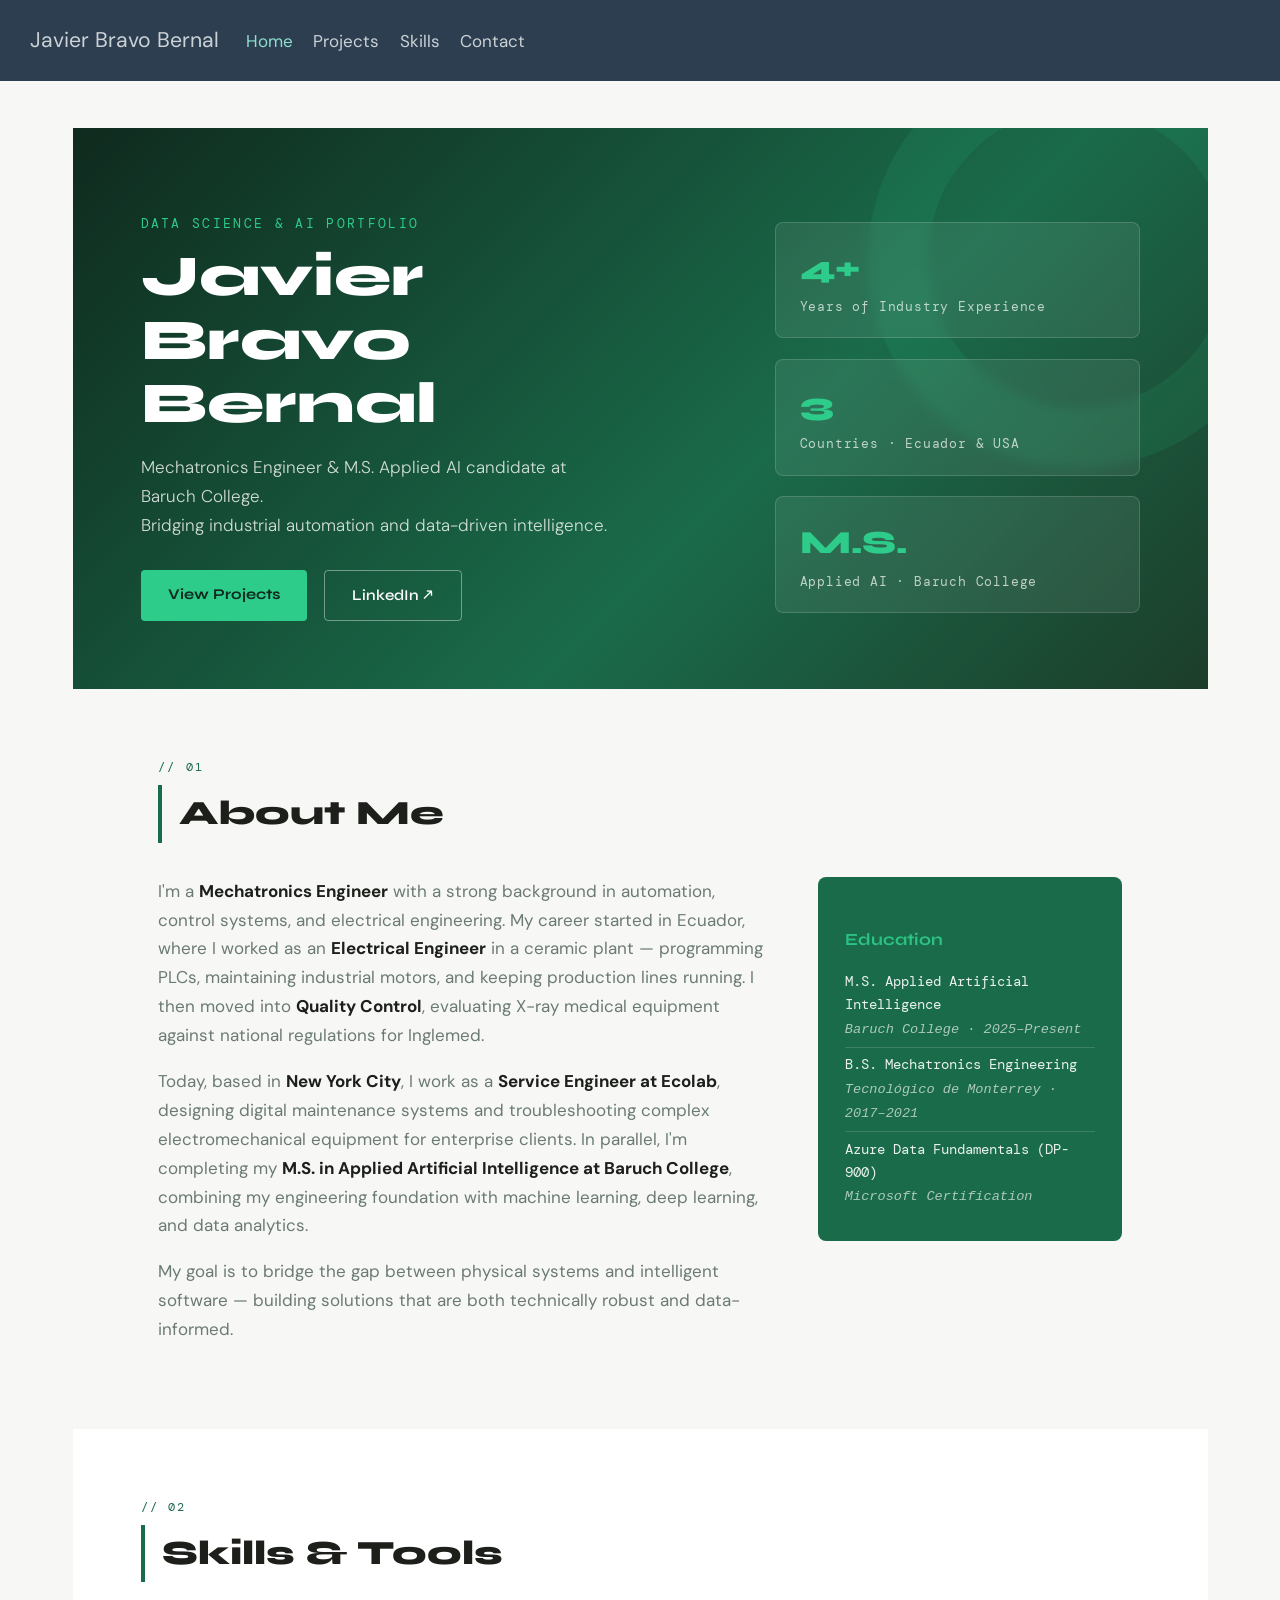
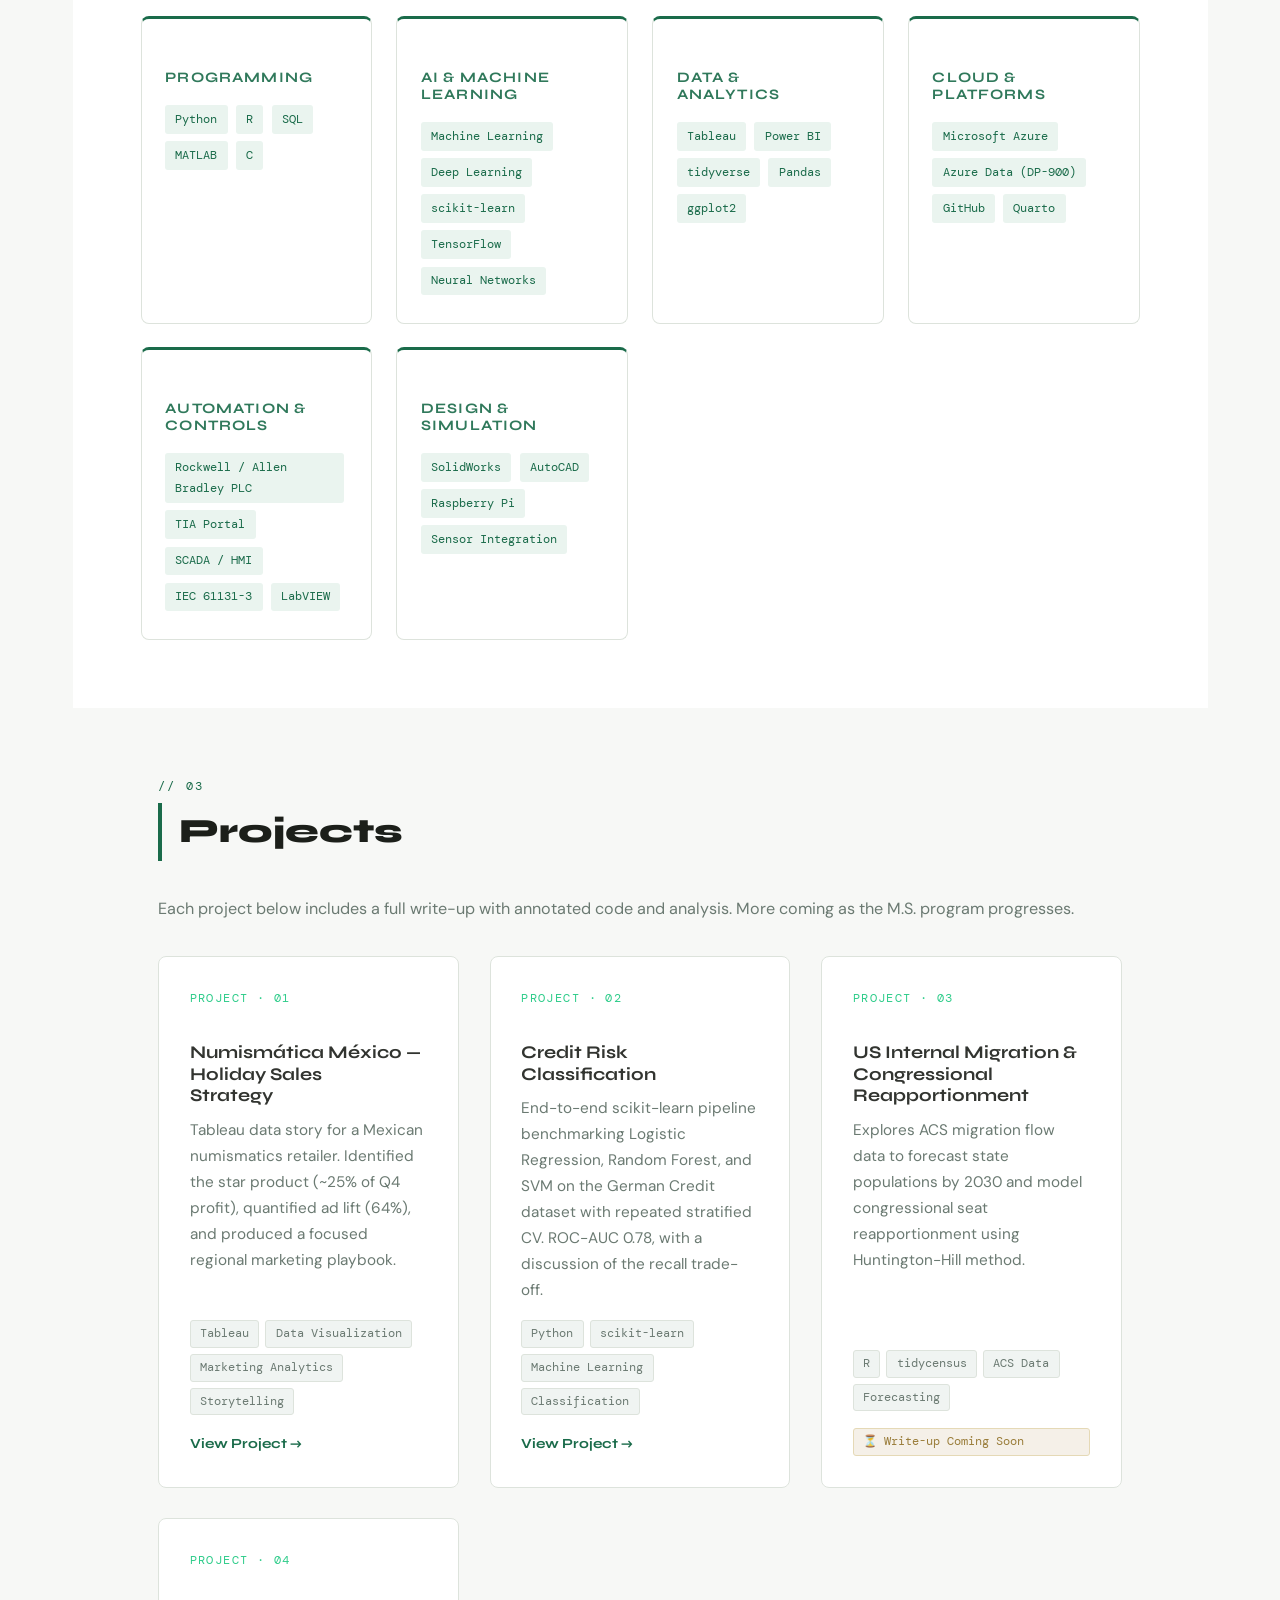
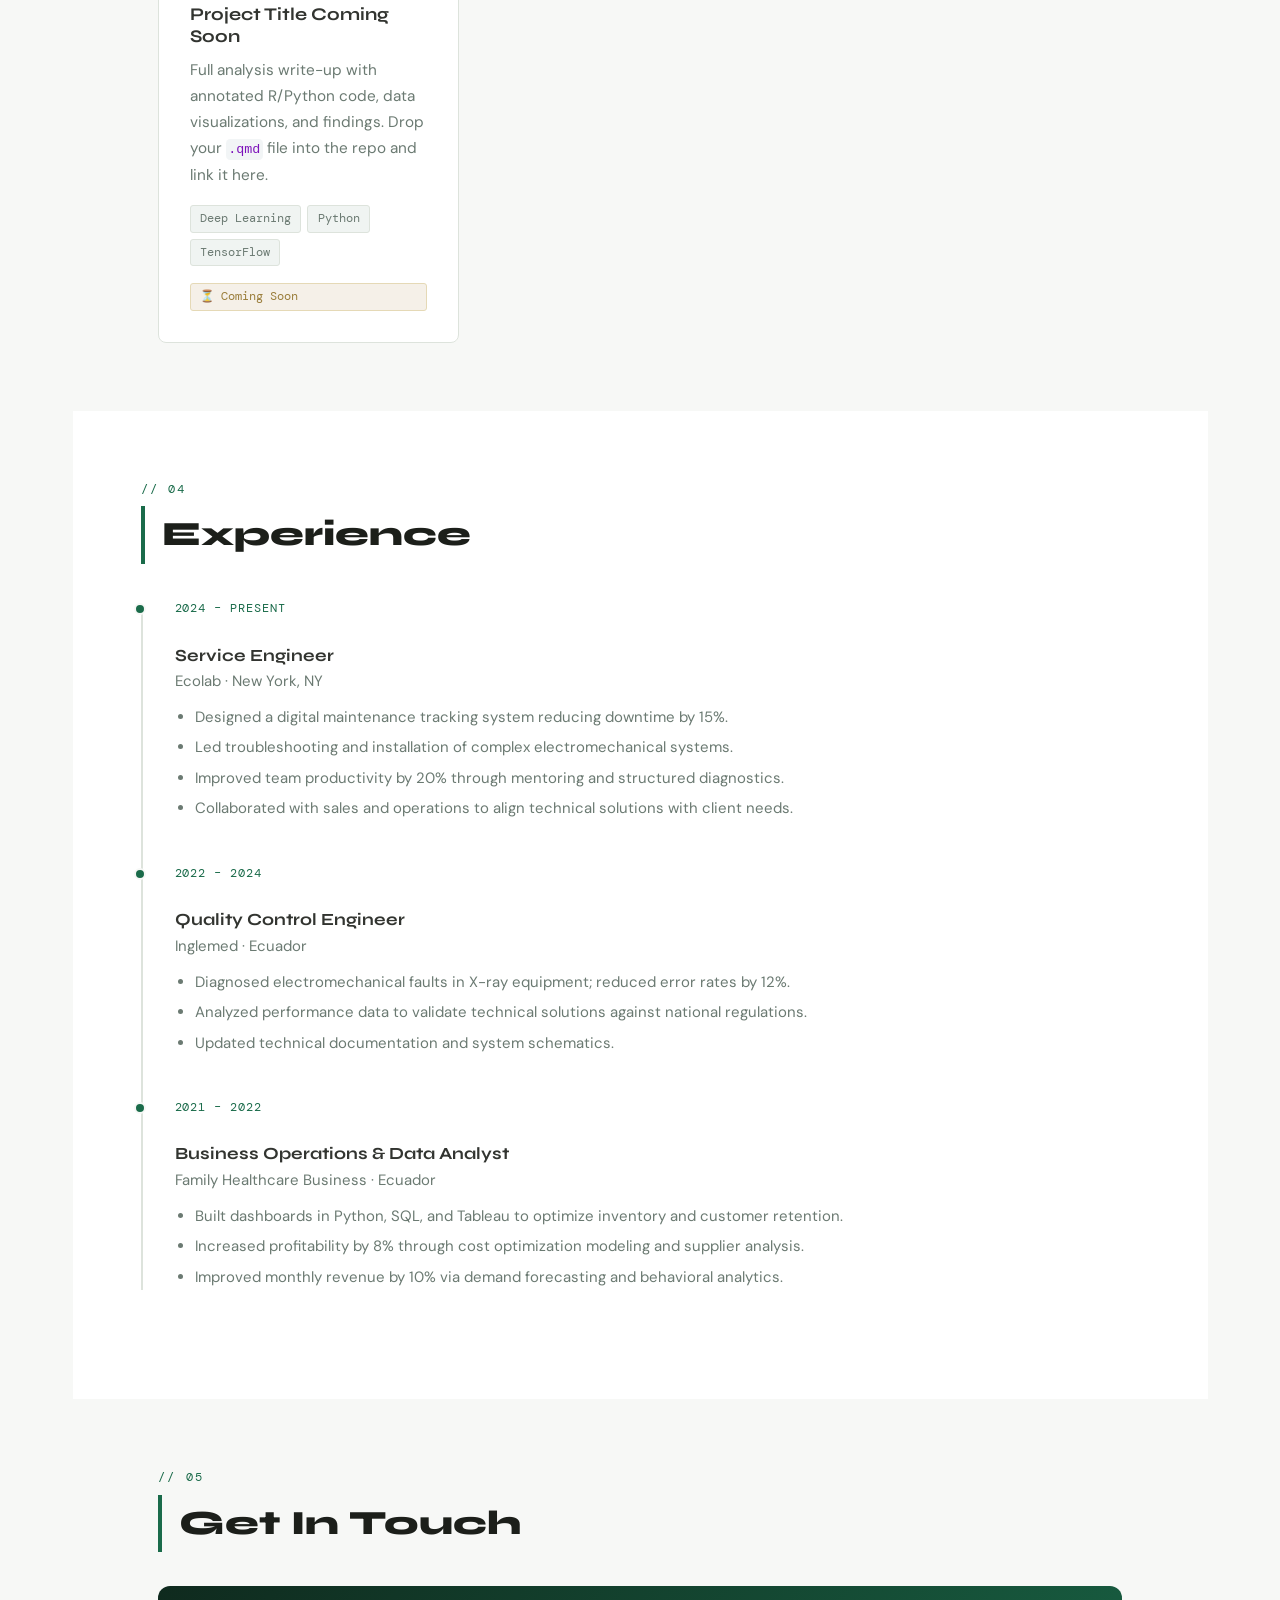
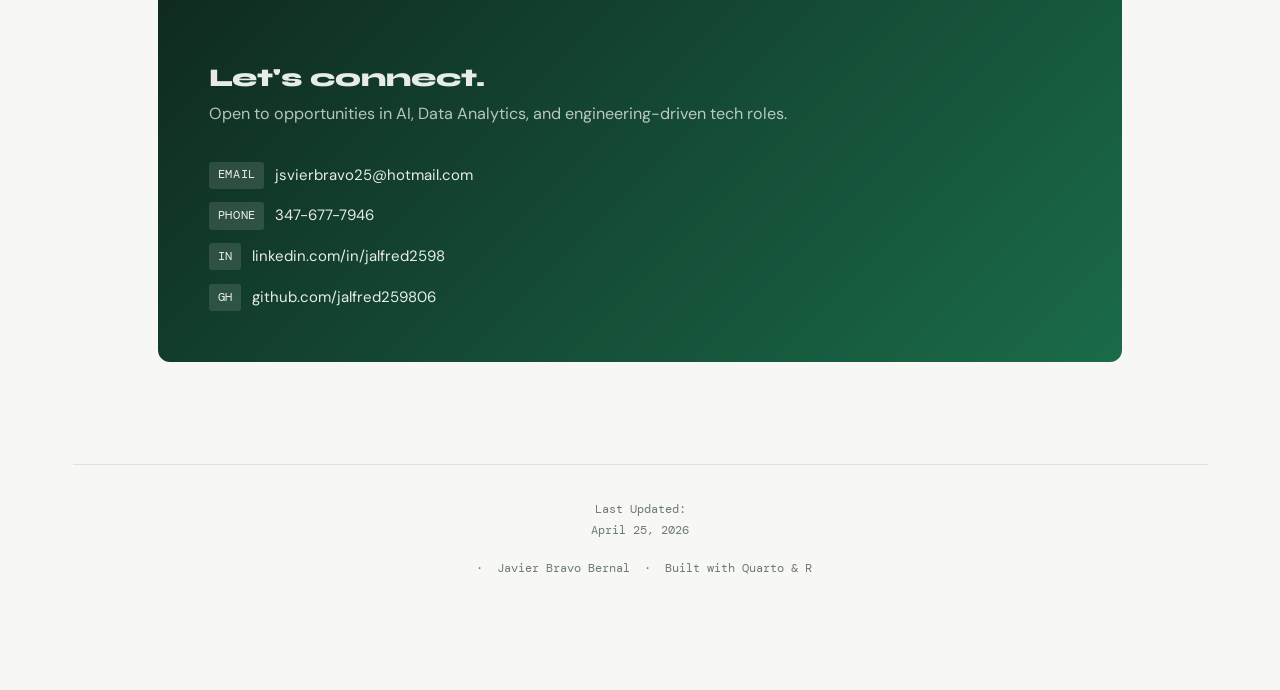
==== commit a33e6858: "ver3" ====
--- a/docs/index.html
+++ b/docs/index.html
@@ -73,7 +73,7 @@
 <link rel="stylesheet" href="styles.css">
 </head>
 
-<body class="nav-fixed fullcontent quarto-light">
+<body class="nav-fixed quarto-light">
 
 <div id="quarto-search-results"></div>
   <header id="quarto-header" class="headroom fixed-top">
@@ -113,326 +113,290 @@
     </nav>
 </header>
 <!-- content -->
-<div id="quarto-content" class="quarto-container page-columns page-rows-contents page-layout-article page-navbar">
+<div id="quarto-content" class="quarto-container page-columns page-rows-contents page-layout-full page-navbar">
 <!-- sidebar -->
 <!-- margin-sidebar -->
     
 <!-- main -->
-<main class="content" id="quarto-document-content"><header id="title-block-header" class="quarto-title-block"></header>
-
-
-
-
-<!-- ══════════════════════════════════════════
-     HERO SECTION
-══════════════════════════════════════════ -->
+<main class="content column-page" id="quarto-document-content"><header id="title-block-header" class="quarto-title-block"></header>
+
+
+
+
+<!-- HERO SECTION -->
 <div class="hero">
-<div class="hero-left">
-<pre><code>&lt;div class="hero-label"&gt;Data Science &amp;amp; AI Portfolio&lt;/div&gt;
-&lt;h1&gt;Javier&lt;br&gt;Bravo Bernal&lt;/h1&gt;
-&lt;p class="hero-subtitle"&gt;
-  Mechatronics Engineer &amp;amp; M.S. Applied AI candidate at Baruch College.&lt;br&gt;
-  Bridging industrial automation and data-driven intelligence.
-&lt;/p&gt;
-&lt;div class="hero-cta"&gt;
-  &lt;a href="#projects" class="btn-primary"&gt;View Projects&lt;/a&gt;
-  &lt;a href="https://www.linkedin.com/in/jalfred2598/" target="_blank" class="btn-ghost"&gt;LinkedIn ↗&lt;/a&gt;
-&lt;/div&gt;</code></pre>
+  <div class="hero-left">
+    <div class="hero-label">Data Science &amp; AI Portfolio</div>
+    <h1>Javier<br>Bravo Bernal</h1>
+    <p class="hero-subtitle">
+      Mechatronics Engineer &amp; M.S. Applied AI candidate at Baruch College.<br>
+      Bridging industrial automation and data-driven intelligence.
+    </p>
+    <div class="hero-cta">
+      <a href="#projects" class="btn-primary">View Projects</a>
+      <a href="https://www.linkedin.com/in/jalfred2598/" target="_blank" class="btn-ghost">LinkedIn ↗</a>
+    </div>
+  </div>
+  <div class="hero-stats">
+    <div class="stat-card">
+      <div class="stat-num">4+</div>
+      <div class="stat-label">Years of Industry Experience</div>
+    </div>
+    <div class="stat-card">
+      <div class="stat-num">3</div>
+      <div class="stat-label">Countries · Ecuador &amp; USA</div>
+    </div>
+    <div class="stat-card">
+      <div class="stat-num">M.S.</div>
+      <div class="stat-label">Applied AI · Baruch College</div>
+    </div>
+  </div>
 </div>
-<div class="hero-stats">
-<pre><code>&lt;div class="stat-card"&gt;
-  &lt;div class="stat-num"&gt;4+&lt;/div&gt;
-  &lt;div class="stat-label"&gt;Years of Industry Experience&lt;/div&gt;
-&lt;/div&gt;
-&lt;div class="stat-card"&gt;
-  &lt;div class="stat-num"&gt;3&lt;/div&gt;
-  &lt;div class="stat-label"&gt;Countries · Ecuador &amp;amp; USA&lt;/div&gt;
-&lt;/div&gt;
-&lt;div class="stat-card"&gt;
-  &lt;div class="stat-num"&gt;M.S.&lt;/div&gt;
-  &lt;div class="stat-label"&gt;Applied AI · Baruch College&lt;/div&gt;
-&lt;/div&gt;</code></pre>
+
+<!-- ABOUT SECTION -->
+<div id="about" class="section">
+  <div class="section-tag">// 01</div>
+  <div class="section-title">About Me</div>
+  <div class="about-grid">
+    <div class="about-text">
+      <p>
+        I'm a <strong>Mechatronics Engineer</strong> with a strong background in
+        automation, control systems, and electrical engineering. My career started
+        in Ecuador, where I worked as an <strong>Electrical Engineer</strong> in
+        a ceramic plant — programming PLCs, maintaining industrial motors, and
+        keeping production lines running. I then moved into
+        <strong>Quality Control</strong>, evaluating X-ray medical equipment
+        against national regulations for Inglemed.
+      </p>
+      <p>
+        Today, based in <strong>New York City</strong>, I work as a
+        <strong>Service Engineer at Ecolab</strong>, designing digital maintenance
+        systems and troubleshooting complex electromechanical equipment for
+        enterprise clients. In parallel, I'm completing my
+        <strong>M.S. in Applied Artificial Intelligence at Baruch College</strong>,
+        combining my engineering foundation with machine learning, deep learning,
+        and data analytics.
+      </p>
+      <p>
+        My goal is to bridge the gap between physical systems and intelligent
+        software — building solutions that are both technically robust and
+        data-informed.
+      </p>
+    </div>
+    <div class="highlight-box">
+      <h4 class="anchored">Education</h4>
+      <ul>
+        <li>M.S. Applied Artificial Intelligence<br><em style="opacity:.7">Baruch College · 2025–Present</em></li>
+        <li>B.S. Mechatronics Engineering<br><em style="opacity:.7">Tecnológico de Monterrey · 2017–2021</em></li>
+        <li>Azure Data Fundamentals (DP-900)<br><em style="opacity:.7">Microsoft Certification</em></li>
+      </ul>
+    </div>
+  </div>
 </div>
+
+<!-- SKILLS SECTION -->
+<div id="skills" class="section" style="background:#fff; max-width:100%; padding: 4rem;">
+  <div style="max-width:1100px; margin:0 auto;">
+    <div class="section-tag">// 02</div>
+    <div class="section-title">Skills &amp; Tools</div>
+    <div class="skills-grid">
+      <div class="skill-group">
+        <h4 class="anchored">Programming</h4>
+        <span class="skill-tag">Python</span>
+        <span class="skill-tag">R</span>
+        <span class="skill-tag">SQL</span>
+        <span class="skill-tag">MATLAB</span>
+        <span class="skill-tag">C</span>
+      </div>
+      <div class="skill-group">
+        <h4 class="anchored">AI &amp; Machine Learning</h4>
+        <span class="skill-tag">Machine Learning</span>
+        <span class="skill-tag">Deep Learning</span>
+        <span class="skill-tag">scikit-learn</span>
+        <span class="skill-tag">TensorFlow</span>
+        <span class="skill-tag">Neural Networks</span>
+      </div>
+      <div class="skill-group">
+        <h4 class="anchored">Data &amp; Analytics</h4>
+        <span class="skill-tag">Tableau</span>
+        <span class="skill-tag">Power BI</span>
+        <span class="skill-tag">tidyverse</span>
+        <span class="skill-tag">Pandas</span>
+        <span class="skill-tag">ggplot2</span>
+      </div>
+      <div class="skill-group">
+        <h4 class="anchored">Cloud &amp; Platforms</h4>
+        <span class="skill-tag">Microsoft Azure</span>
+        <span class="skill-tag">Azure Data (DP-900)</span>
+        <span class="skill-tag">GitHub</span>
+        <span class="skill-tag">Quarto</span>
+      </div>
+      <div class="skill-group">
+        <h4 class="anchored">Automation &amp; Controls</h4>
+        <span class="skill-tag">Rockwell / Allen Bradley PLC</span>
+        <span class="skill-tag">TIA Portal</span>
+        <span class="skill-tag">SCADA / HMI</span>
+        <span class="skill-tag">IEC 61131-3</span>
+        <span class="skill-tag">LabVIEW</span>
+      </div>
+      <div class="skill-group">
+        <h4 class="anchored">Design &amp; Simulation</h4>
+        <span class="skill-tag">SolidWorks</span>
+        <span class="skill-tag">AutoCAD</span>
+        <span class="skill-tag">Raspberry Pi</span>
+        <span class="skill-tag">Sensor Integration</span>
+      </div>
+    </div>
+  </div>
 </div>
-<!-- ══════════════════════════════════════════
-     ABOUT SECTION
-══════════════════════════════════════════ -->
-<section id="about">
-<div class="section-tag">
-// 01
+
+<!-- PROJECTS SECTION -->
+<div id="projects" class="section">
+  <div class="section-tag">// 03</div>
+  <div class="section-title">Projects</div>
+  <p style="color:var(--muted); margin-bottom:2rem; font-size:.95rem;">
+    Each project below includes a full write-up with annotated code and analysis.
+    More coming as the M.S. program progresses.
+  </p>
+  <div class="projects-grid">
+    <div class="project-card">
+      <div class="project-num">PROJECT · 01</div>
+      <h3 class="anchored">Numismática México — Holiday Sales Strategy</h3>
+      <p>
+        Tableau data story for a Mexican numismatics retailer. Identified the
+        star product (~25% of Q4 profit), quantified ad lift (64%), and produced
+        a focused regional marketing playbook.
+      </p>
+      <div class="project-tags">
+        <span class="project-tag">Tableau</span>
+        <span class="project-tag">Data Visualization</span>
+        <span class="project-tag">Marketing Analytics</span>
+        <span class="project-tag">Storytelling</span>
+      </div>
+      <a href="projects/numismatica-mexico.html" class="project-link">View Project →</a>
+    </div>
+    <div class="project-card">
+      <div class="project-num">PROJECT · 02</div>
+      <h3 class="anchored">Credit Risk Classification</h3>
+      <p>
+        End-to-end scikit-learn pipeline benchmarking Logistic Regression,
+        Random Forest, and SVM on the German Credit dataset with repeated
+        stratified CV. ROC-AUC 0.78, with a discussion of the recall trade-off.
+      </p>
+      <div class="project-tags">
+        <span class="project-tag">Python</span>
+        <span class="project-tag">scikit-learn</span>
+        <span class="project-tag">Machine Learning</span>
+        <span class="project-tag">Classification</span>
+      </div>
+      <a href="projects/credit-risk.html" class="project-link">View Project →</a>
+    </div>
+    <div class="project-card">
+      <div class="project-num">PROJECT · 03</div>
+      <h3 class="anchored">US Internal Migration &amp; Congressional Reapportionment</h3>
+      <p>
+        Explores ACS migration flow data to forecast state populations by 2030
+        and model congressional seat reapportionment using Huntington-Hill method.
+      </p>
+      <div class="project-tags">
+        <span class="project-tag">R</span>
+        <span class="project-tag">tidycensus</span>
+        <span class="project-tag">ACS Data</span>
+        <span class="project-tag">Forecasting</span>
+      </div>
+      <span class="badge-coming">⏳ Write-up Coming Soon</span>
+    </div>
+    <div class="project-card">
+      <div class="project-num">PROJECT · 04</div>
+      <h3 class="anchored">Project Title Coming Soon</h3>
+      <p>
+        Full analysis write-up with annotated R/Python code, data visualizations,
+        and findings. Drop your <code>.qmd</code> file into the repo and link it here.
+      </p>
+      <div class="project-tags">
+        <span class="project-tag">Deep Learning</span>
+        <span class="project-tag">Python</span>
+        <span class="project-tag">TensorFlow</span>
+      </div>
+      <span class="badge-coming">⏳ Coming Soon</span>
+    </div>
+  </div>
 </div>
-<div class="section-title">
-About Me
+
+<!-- EXPERIENCE SECTION -->
+<div id="experience" class="section" style="background:#fff; max-width:100%; padding: 4rem;">
+  <div style="max-width:1100px; margin:0 auto;">
+    <div class="section-tag">// 04</div>
+    <div class="section-title">Experience</div>
+    <div class="timeline">
+      <div class="timeline-item">
+        <div class="tl-meta">2024 – PRESENT</div>
+        <h4 class="anchored">Service Engineer</h4>
+        <div class="tl-company">Ecolab · New York, NY</div>
+        <ul>
+          <li>Designed a digital maintenance tracking system reducing downtime by 15%.</li>
+          <li>Led troubleshooting and installation of complex electromechanical systems.</li>
+          <li>Improved team productivity by 20% through mentoring and structured diagnostics.</li>
+          <li>Collaborated with sales and operations to align technical solutions with client needs.</li>
+        </ul>
+      </div>
+      <div class="timeline-item">
+        <div class="tl-meta">2022 – 2024</div>
+        <h4 class="anchored">Quality Control Engineer</h4>
+        <div class="tl-company">Inglemed · Ecuador</div>
+        <ul>
+          <li>Diagnosed electromechanical faults in X-ray equipment; reduced error rates by 12%.</li>
+          <li>Analyzed performance data to validate technical solutions against national regulations.</li>
+          <li>Updated technical documentation and system schematics.</li>
+        </ul>
+      </div>
+      <div class="timeline-item">
+        <div class="tl-meta">2021 – 2022</div>
+        <h4 class="anchored">Business Operations &amp; Data Analyst</h4>
+        <div class="tl-company">Family Healthcare Business · Ecuador</div>
+        <ul>
+          <li>Built dashboards in Python, SQL, and Tableau to optimize inventory and customer retention.</li>
+          <li>Increased profitability by 8% through cost optimization modeling and supplier analysis.</li>
+          <li>Improved monthly revenue by 10% via demand forecasting and behavioral analytics.</li>
+        </ul>
+      </div>
+    </div>
+  </div>
 </div>
-<div class="about-grid">
-<pre><code>&lt;div class="about-text"&gt;
-  &lt;p&gt;
-    I'm a &lt;strong&gt;Mechatronics Engineer&lt;/strong&gt; with a strong background in
-    automation, control systems, and electrical engineering. My career started
-    in Ecuador, where I worked as an &lt;strong&gt;Electrical Engineer&lt;/strong&gt; in
-    a ceramic plant — programming PLCs, maintaining industrial motors, and
-    keeping production lines running. I then moved into
-    &lt;strong&gt;Quality Control&lt;/strong&gt;, evaluating X-ray medical equipment
-    against national regulations for Inglemed.
-  &lt;/p&gt;
-  &lt;p&gt;
-    Today, based in &lt;strong&gt;New York City&lt;/strong&gt;, I work as a
-    &lt;strong&gt;Service Engineer at Ecolab&lt;/strong&gt;, designing digital maintenance
-    systems and troubleshooting complex electromechanical equipment for
-    enterprise clients. In parallel, I'm completing my
-    &lt;strong&gt;M.S. in Applied Artificial Intelligence at Baruch College&lt;/strong&gt;,
-    combining my engineering foundation with machine learning, deep learning,
-    and data analytics.
-  &lt;/p&gt;
-  &lt;p&gt;
-    My goal is to bridge the gap between physical systems and intelligent
-    software — building solutions that are both technically robust and
-    data-informed.
-  &lt;/p&gt;
-&lt;/div&gt;
-&lt;div class="highlight-box"&gt;
-  &lt;h4&gt;Education&lt;/h4&gt;
-  &lt;ul&gt;
-    &lt;li&gt;M.S. Applied Artificial Intelligence&lt;br&gt;&lt;em style="opacity:.7"&gt;Baruch College · 2025–Present&lt;/em&gt;&lt;/li&gt;
-    &lt;li&gt;B.S. Mechatronics Engineering&lt;br&gt;&lt;em style="opacity:.7"&gt;Tecnológico de Monterrey · 2017–2021&lt;/em&gt;&lt;/li&gt;
-    &lt;li&gt;Azure Data Fundamentals (DP-900)&lt;br&gt;&lt;em style="opacity:.7"&gt;Microsoft Certification&lt;/em&gt;&lt;/li&gt;
-  &lt;/ul&gt;
-&lt;/div&gt;</code></pre>
+
+<!-- CONTACT SECTION -->
+<div id="contact" class="section">
+  <div class="section-tag">// 05</div>
+  <div class="section-title">Get In Touch</div>
+  <div class="contact-bar">
+    <div>
+      <h3 class="anchored">Let's connect.</h3>
+      <p>Open to opportunities in AI, Data Analytics, and engineering-driven tech roles.</p>
+    </div>
+    <div class="contact-links">
+      <a href="mailto:jsvierbravo25@hotmail.com" class="contact-link">
+        <span class="contact-icon">EMAIL</span>
+        jsvierbravo25@hotmail.com
+      </a>
+      <a href="tel:+13476777946" class="contact-link">
+        <span class="contact-icon">PHONE</span>
+        347-677-7946
+      </a>
+      <a href="https://www.linkedin.com/in/jalfred2598/" target="_blank" class="contact-link">
+        <span class="contact-icon">IN</span>
+        linkedin.com/in/jalfred2598
+      </a>
+      <a href="https://github.com/jalfred259806" target="_blank" class="contact-link">
+        <span class="contact-icon">GH</span>
+        github.com/jalfred259806
+      </a>
+    </div>
+  </div>
 </div>
-</section>
-<!-- ══════════════════════════════════════════
-     SKILLS SECTION
-══════════════════════════════════════════ -->
-<section id="skills" style="background:#fff; max-width:100%; padding: 4rem;">
-<div style="max-width:1100px; margin:0 auto;">
-<div class="section-tag">
-// 02
-</div>
-<div class="section-title">
-Skills &amp; Tools
-</div>
-<div class="skills-grid">
-<pre><code>&lt;div class="skill-group"&gt;
-  &lt;h4&gt;Programming&lt;/h4&gt;
-  &lt;span class="skill-tag"&gt;Python&lt;/span&gt;
-  &lt;span class="skill-tag"&gt;R&lt;/span&gt;
-  &lt;span class="skill-tag"&gt;SQL&lt;/span&gt;
-  &lt;span class="skill-tag"&gt;MATLAB&lt;/span&gt;
-  &lt;span class="skill-tag"&gt;C&lt;/span&gt;
-&lt;/div&gt;
-&lt;div class="skill-group"&gt;
-  &lt;h4&gt;AI &amp;amp; Machine Learning&lt;/h4&gt;
-  &lt;span class="skill-tag"&gt;Machine Learning&lt;/span&gt;
-  &lt;span class="skill-tag"&gt;Deep Learning&lt;/span&gt;
-  &lt;span class="skill-tag"&gt;scikit-learn&lt;/span&gt;
-  &lt;span class="skill-tag"&gt;TensorFlow&lt;/span&gt;
-  &lt;span class="skill-tag"&gt;Neural Networks&lt;/span&gt;
-&lt;/div&gt;
-&lt;div class="skill-group"&gt;
-  &lt;h4&gt;Data &amp;amp; Analytics&lt;/h4&gt;
-  &lt;span class="skill-tag"&gt;Tableau&lt;/span&gt;
-  &lt;span class="skill-tag"&gt;Power BI&lt;/span&gt;
-  &lt;span class="skill-tag"&gt;tidyverse&lt;/span&gt;
-  &lt;span class="skill-tag"&gt;Pandas&lt;/span&gt;
-  &lt;span class="skill-tag"&gt;ggplot2&lt;/span&gt;
-&lt;/div&gt;
-&lt;div class="skill-group"&gt;
-  &lt;h4&gt;Cloud &amp;amp; Platforms&lt;/h4&gt;
-  &lt;span class="skill-tag"&gt;Microsoft Azure&lt;/span&gt;
-  &lt;span class="skill-tag"&gt;Azure Data (DP-900)&lt;/span&gt;
-  &lt;span class="skill-tag"&gt;GitHub&lt;/span&gt;
-  &lt;span class="skill-tag"&gt;Quarto&lt;/span&gt;
-&lt;/div&gt;
-&lt;div class="skill-group"&gt;
-  &lt;h4&gt;Automation &amp;amp; Controls&lt;/h4&gt;
-  &lt;span class="skill-tag"&gt;Rockwell / Allen Bradley PLC&lt;/span&gt;
-  &lt;span class="skill-tag"&gt;TIA Portal&lt;/span&gt;
-  &lt;span class="skill-tag"&gt;SCADA / HMI&lt;/span&gt;
-  &lt;span class="skill-tag"&gt;IEC 61131-3&lt;/span&gt;
-  &lt;span class="skill-tag"&gt;LabVIEW&lt;/span&gt;
-&lt;/div&gt;
-&lt;div class="skill-group"&gt;
-  &lt;h4&gt;Design &amp;amp; Simulation&lt;/h4&gt;
-  &lt;span class="skill-tag"&gt;SolidWorks&lt;/span&gt;
-  &lt;span class="skill-tag"&gt;AutoCAD&lt;/span&gt;
-  &lt;span class="skill-tag"&gt;Raspberry Pi&lt;/span&gt;
-  &lt;span class="skill-tag"&gt;Sensor Integration&lt;/span&gt;
-&lt;/div&gt;</code></pre>
-</div>
-</div>
-</section>
-<!-- ══════════════════════════════════════════
-     PROJECTS SECTION
-══════════════════════════════════════════ -->
-<section id="projects">
-<div class="section-tag">
-// 03
-</div>
-<div class="section-title">
-Projects
-</div>
-<p style="color:var(--muted); margin-bottom:2rem; font-size:.95rem;">
-Each project below includes a full write-up with annotated code and analysis. More coming as the M.S. program progresses.
-</p>
-<div class="projects-grid">
-<pre><code>&lt;!-- PROJECT 1 – NUMISMATICA MEXICO --&gt;
-&lt;div class="project-card"&gt;
-  &lt;div class="project-num"&gt;PROJECT · 01&lt;/div&gt;
-  &lt;h3&gt;Numismática México — Holiday Sales Strategy&lt;/h3&gt;
-  &lt;p&gt;
-    Tableau data story for a Mexican numismatics retailer. Identified the
-    star product (~25% of Q4 profit), quantified ad lift (64%), and produced
-    a focused regional marketing playbook.
-  &lt;/p&gt;
-  &lt;div class="project-tags"&gt;
-    &lt;span class="project-tag"&gt;Tableau&lt;/span&gt;
-    &lt;span class="project-tag"&gt;Data Visualization&lt;/span&gt;
-    &lt;span class="project-tag"&gt;Marketing Analytics&lt;/span&gt;
-    &lt;span class="project-tag"&gt;Storytelling&lt;/span&gt;
-  &lt;/div&gt;
-  &lt;a href="projects/numismatica-mexico.html" class="project-link"&gt;View Project →&lt;/a&gt;
-&lt;/div&gt;
-
-&lt;!-- PROJECT 2 – CREDIT RISK CLASSIFICATION --&gt;
-&lt;div class="project-card"&gt;
-  &lt;div class="project-num"&gt;PROJECT · 02&lt;/div&gt;
-  &lt;h3&gt;Credit Risk Classification&lt;/h3&gt;
-  &lt;p&gt;
-    End-to-end scikit-learn pipeline benchmarking Logistic Regression,
-    Random Forest, and SVM on the German Credit dataset with repeated
-    stratified CV. ROC-AUC 0.78, with a discussion of the recall trade-off.
-  &lt;/p&gt;
-  &lt;div class="project-tags"&gt;
-    &lt;span class="project-tag"&gt;Python&lt;/span&gt;
-    &lt;span class="project-tag"&gt;scikit-learn&lt;/span&gt;
-    &lt;span class="project-tag"&gt;Machine Learning&lt;/span&gt;
-    &lt;span class="project-tag"&gt;Classification&lt;/span&gt;
-  &lt;/div&gt;
-  &lt;a href="projects/credit-risk.html" class="project-link"&gt;View Project →&lt;/a&gt;
-&lt;/div&gt;
-
-&lt;!-- PROJECT 3 – PLACEHOLDER --&gt;
-&lt;div class="project-card"&gt;
-  &lt;div class="project-num"&gt;PROJECT · 03&lt;/div&gt;
-  &lt;h3&gt;US Internal Migration &amp;amp; Congressional Reapportionment&lt;/h3&gt;
-  &lt;p&gt;
-    Explores ACS migration flow data to forecast state populations by 2030
-    and model congressional seat reapportionment using Huntington-Hill method.
-  &lt;/p&gt;
-  &lt;div class="project-tags"&gt;
-    &lt;span class="project-tag"&gt;R&lt;/span&gt;
-    &lt;span class="project-tag"&gt;tidycensus&lt;/span&gt;
-    &lt;span class="project-tag"&gt;ACS Data&lt;/span&gt;
-    &lt;span class="project-tag"&gt;Forecasting&lt;/span&gt;
-  &lt;/div&gt;
-  &lt;span class="badge-coming"&gt;⏳ Write-up Coming Soon&lt;/span&gt;
-&lt;/div&gt;
-
-&lt;!-- PROJECT 4 – PLACEHOLDER --&gt;
-&lt;div class="project-card"&gt;
-  &lt;div class="project-num"&gt;PROJECT · 04&lt;/div&gt;
-  &lt;h3&gt;Project Title Coming Soon&lt;/h3&gt;
-  &lt;p&gt;
-    Full analysis write-up with annotated R/Python code, data visualizations,
-    and findings. Drop your &lt;code&gt;.qmd&lt;/code&gt; file into the repo and link it here.
-  &lt;/p&gt;
-  &lt;div class="project-tags"&gt;
-    &lt;span class="project-tag"&gt;Deep Learning&lt;/span&gt;
-    &lt;span class="project-tag"&gt;Python&lt;/span&gt;
-    &lt;span class="project-tag"&gt;TensorFlow&lt;/span&gt;
-  &lt;/div&gt;
-  &lt;span class="badge-coming"&gt;⏳ Coming Soon&lt;/span&gt;
-&lt;/div&gt;</code></pre>
-</div>
-</section>
-<!-- ══════════════════════════════════════════
-     EXPERIENCE SECTION
-══════════════════════════════════════════ -->
-<section id="experience" style="background:#fff; max-width:100%; padding: 4rem;">
-<div style="max-width:1100px; margin:0 auto;">
-<div class="section-tag">
-// 04
-</div>
-<div class="section-title">
-Experience
-</div>
-<div class="timeline">
-<pre><code>&lt;div class="timeline-item"&gt;
-  &lt;div class="tl-meta"&gt;2024 – PRESENT&lt;/div&gt;
-  &lt;h4&gt;Service Engineer&lt;/h4&gt;
-  &lt;div class="tl-company"&gt;Ecolab · New York, NY&lt;/div&gt;
-  &lt;ul&gt;
-    &lt;li&gt;Designed a digital maintenance tracking system reducing downtime by 15%.&lt;/li&gt;
-    &lt;li&gt;Led troubleshooting and installation of complex electromechanical systems.&lt;/li&gt;
-    &lt;li&gt;Improved team productivity by 20% through mentoring and structured diagnostics.&lt;/li&gt;
-    &lt;li&gt;Collaborated with sales and operations to align technical solutions with client needs.&lt;/li&gt;
-  &lt;/ul&gt;
-&lt;/div&gt;
-
-&lt;div class="timeline-item"&gt;
-  &lt;div class="tl-meta"&gt;2022 – 2024&lt;/div&gt;
-  &lt;h4&gt;Quality Control Engineer&lt;/h4&gt;
-  &lt;div class="tl-company"&gt;Inglemed · Ecuador&lt;/div&gt;
-  &lt;ul&gt;
-    &lt;li&gt;Diagnosed electromechanical faults in X-ray equipment; reduced error rates by 12%.&lt;/li&gt;
-    &lt;li&gt;Analyzed performance data to validate technical solutions against national regulations.&lt;/li&gt;
-    &lt;li&gt;Updated technical documentation and system schematics.&lt;/li&gt;
-  &lt;/ul&gt;
-&lt;/div&gt;
-
-&lt;div class="timeline-item"&gt;
-  &lt;div class="tl-meta"&gt;2021 – 2022&lt;/div&gt;
-  &lt;h4&gt;Business Operations &amp;amp; Data Analyst&lt;/h4&gt;
-  &lt;div class="tl-company"&gt;Family Healthcare Business · Ecuador&lt;/div&gt;
-  &lt;ul&gt;
-    &lt;li&gt;Built dashboards in Python, SQL, and Tableau to optimize inventory and customer retention.&lt;/li&gt;
-    &lt;li&gt;Increased profitability by 8% through cost optimization modeling and supplier analysis.&lt;/li&gt;
-    &lt;li&gt;Improved monthly revenue by 10% via demand forecasting and behavioral analytics.&lt;/li&gt;
-  &lt;/ul&gt;
-&lt;/div&gt;</code></pre>
-</div>
-</div>
-</section>
-<!-- ══════════════════════════════════════════
-     CONTACT SECTION
-══════════════════════════════════════════ -->
-<section id="contact">
-<div class="section-tag">
-// 05
-</div>
-<div class="section-title">
-Get In Touch
-</div>
-<div class="contact-bar">
-<pre><code>&lt;div&gt;
-  &lt;h3&gt;Let's connect.&lt;/h3&gt;
-  &lt;p&gt;Open to opportunities in AI, Data Analytics, and engineering-driven tech roles.&lt;/p&gt;
-&lt;/div&gt;
-&lt;div class="contact-links"&gt;
-  &lt;a href="mailto:jsvierbravo25@hotmail.com" class="contact-link"&gt;
-    &lt;span class="contact-icon"&gt;EMAIL&lt;/span&gt;
-    jsvierbravo25@hotmail.com
-  &lt;/a&gt;
-  &lt;a href="tel:+13476777946" class="contact-link"&gt;
-    &lt;span class="contact-icon"&gt;PHONE&lt;/span&gt;
-    347-677-7946
-  &lt;/a&gt;
-  &lt;a href="https://www.linkedin.com/in/jalfred2598/" target="_blank" class="contact-link"&gt;
-    &lt;span class="contact-icon"&gt;IN&lt;/span&gt;
-    linkedin.com/in/jalfred2598
-  &lt;/a&gt;
-  &lt;a href="https://github.com/jalfred259806" target="_blank" class="contact-link"&gt;
-    &lt;span class="contact-icon"&gt;GH&lt;/span&gt;
-    github.com/jalfred259806
-  &lt;/a&gt;
-&lt;/div&gt;</code></pre>
-</div>
-</section>
-<!-- ══════════════════════════════════════════
-     FOOTER
-══════════════════════════════════════════ -->
 <div class="site-footer">
-<p>Last Updated: April 25, 2026 &nbsp;·&nbsp; Javier Bravo Bernal &nbsp;·&nbsp; Built with Quarto &amp; R</p>
+  Last Updated:
+<p>April 25, 2026</p>
+  &nbsp;·&nbsp; Javier Bravo Bernal &nbsp;·&nbsp; Built with Quarto &amp; R
 </div>
 
 
@@ -511,7 +475,7 @@
     }
       var localhostRegex = new RegExp(/^(?:http|https):\/\/localhost\:?[0-9]*\//);
       var mailtoRegex = new RegExp(/^mailto:/);
-        var filterRegex = new RegExp("https:\/\/jalfred259806\.github\.io\/Portfolio\/");
+        var filterRegex = new RegExp("https:\/\/jalfred259806\.github\.io\/portfolio\/");
       var isInternal = (href) => {
           return filterRegex.test(href) || localhostRegex.test(href) || mailtoRegex.test(href);
       }
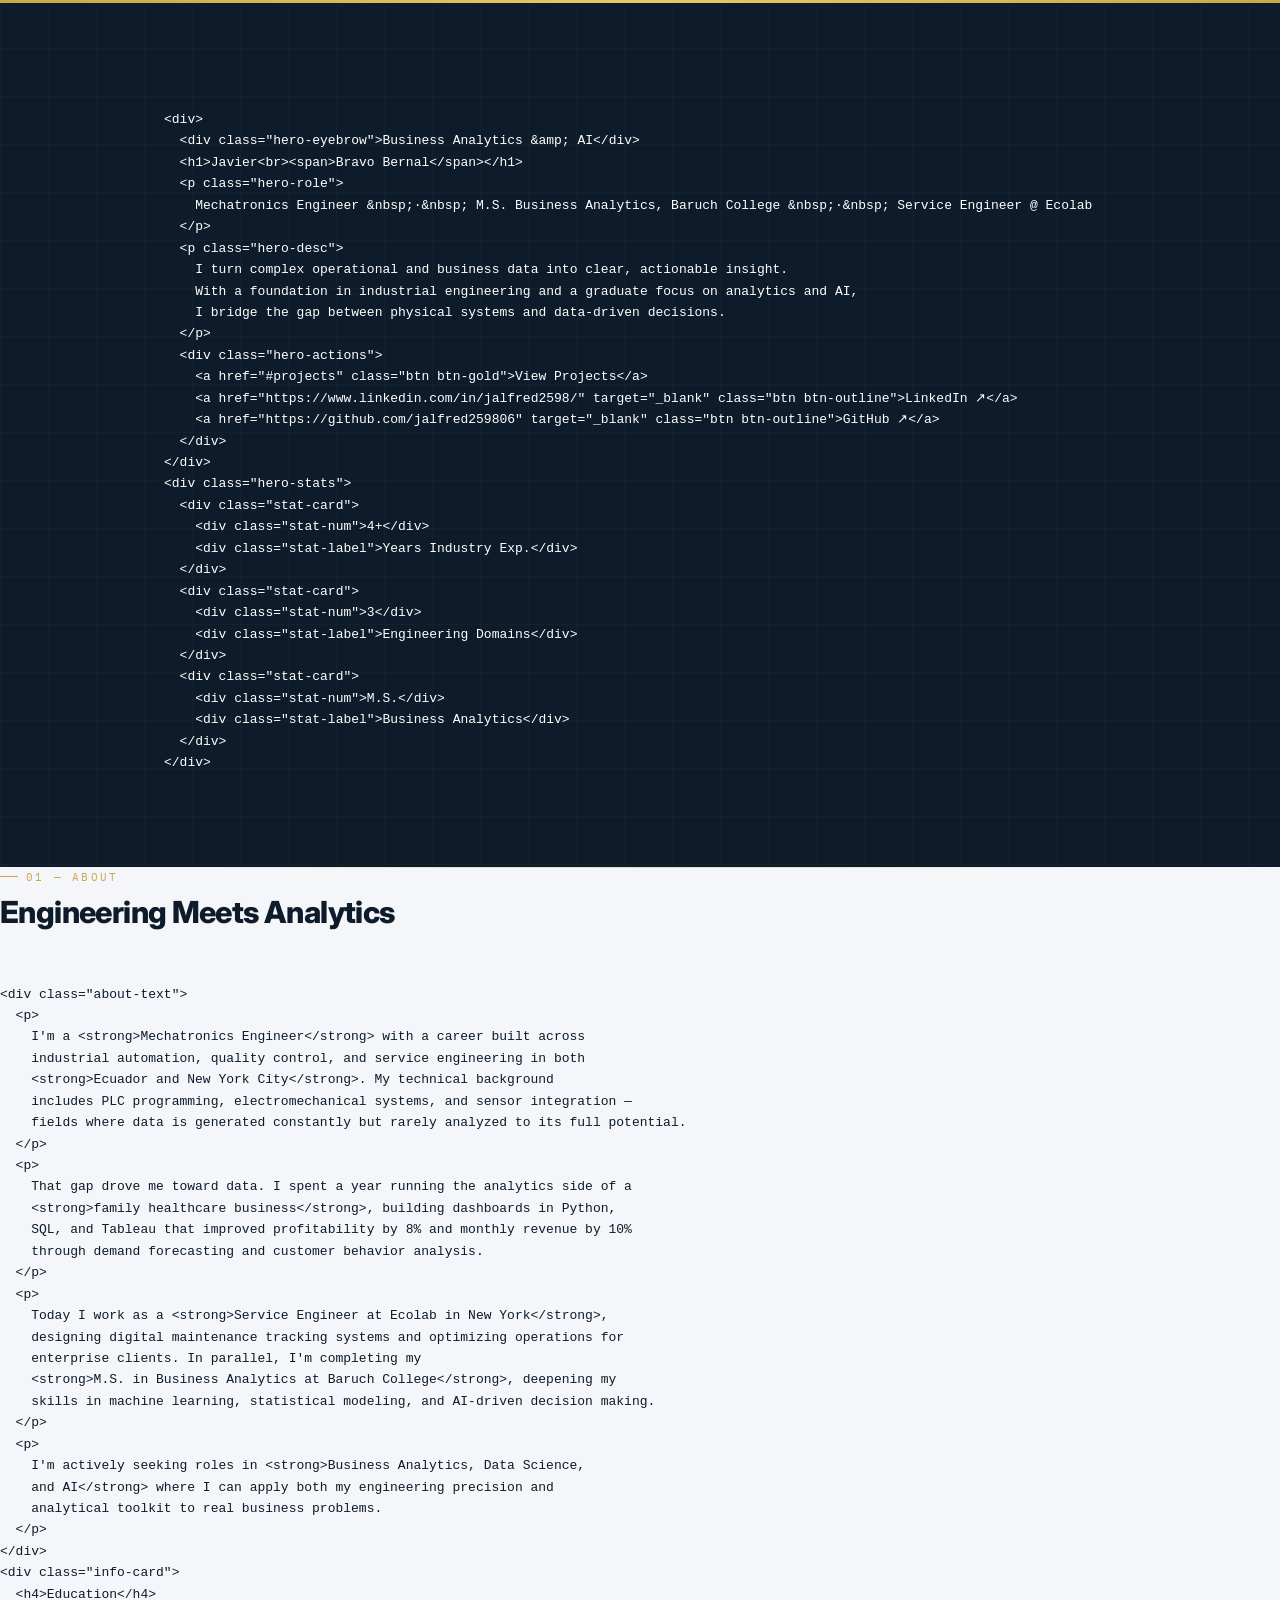
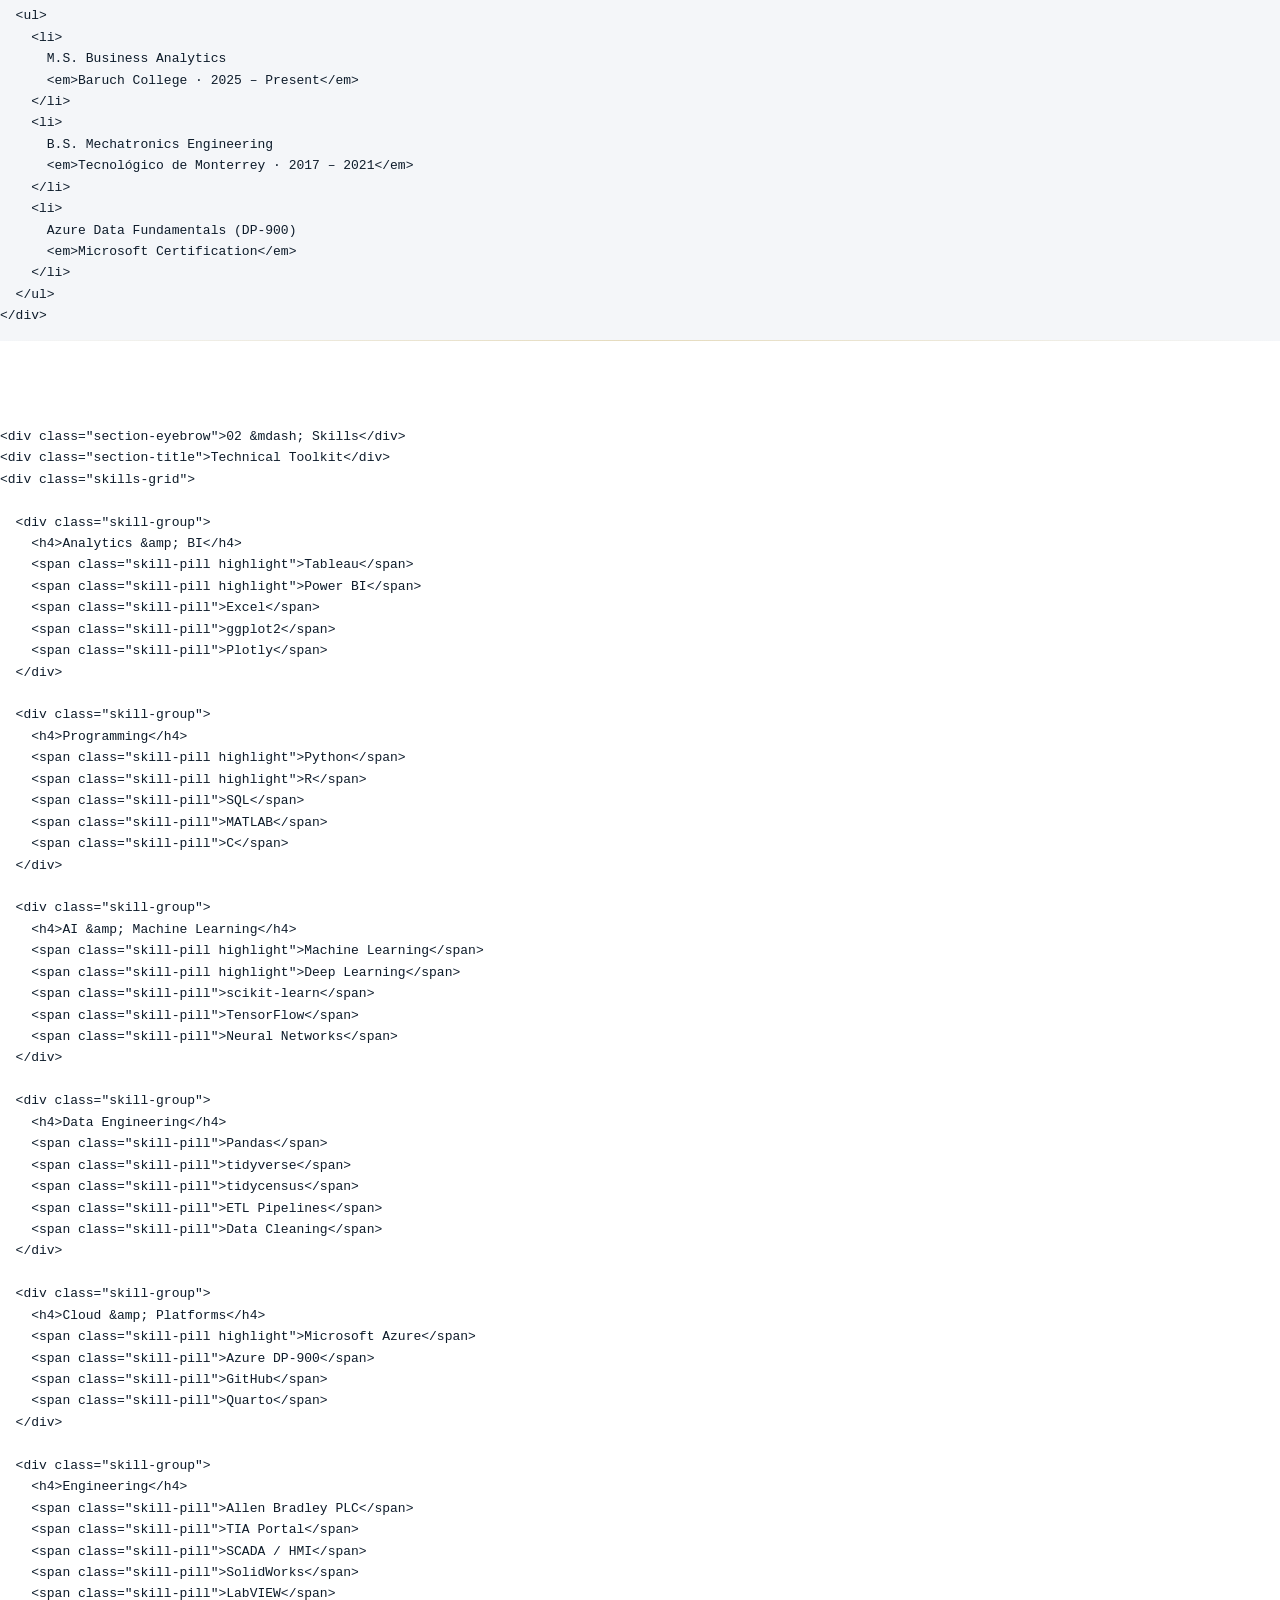
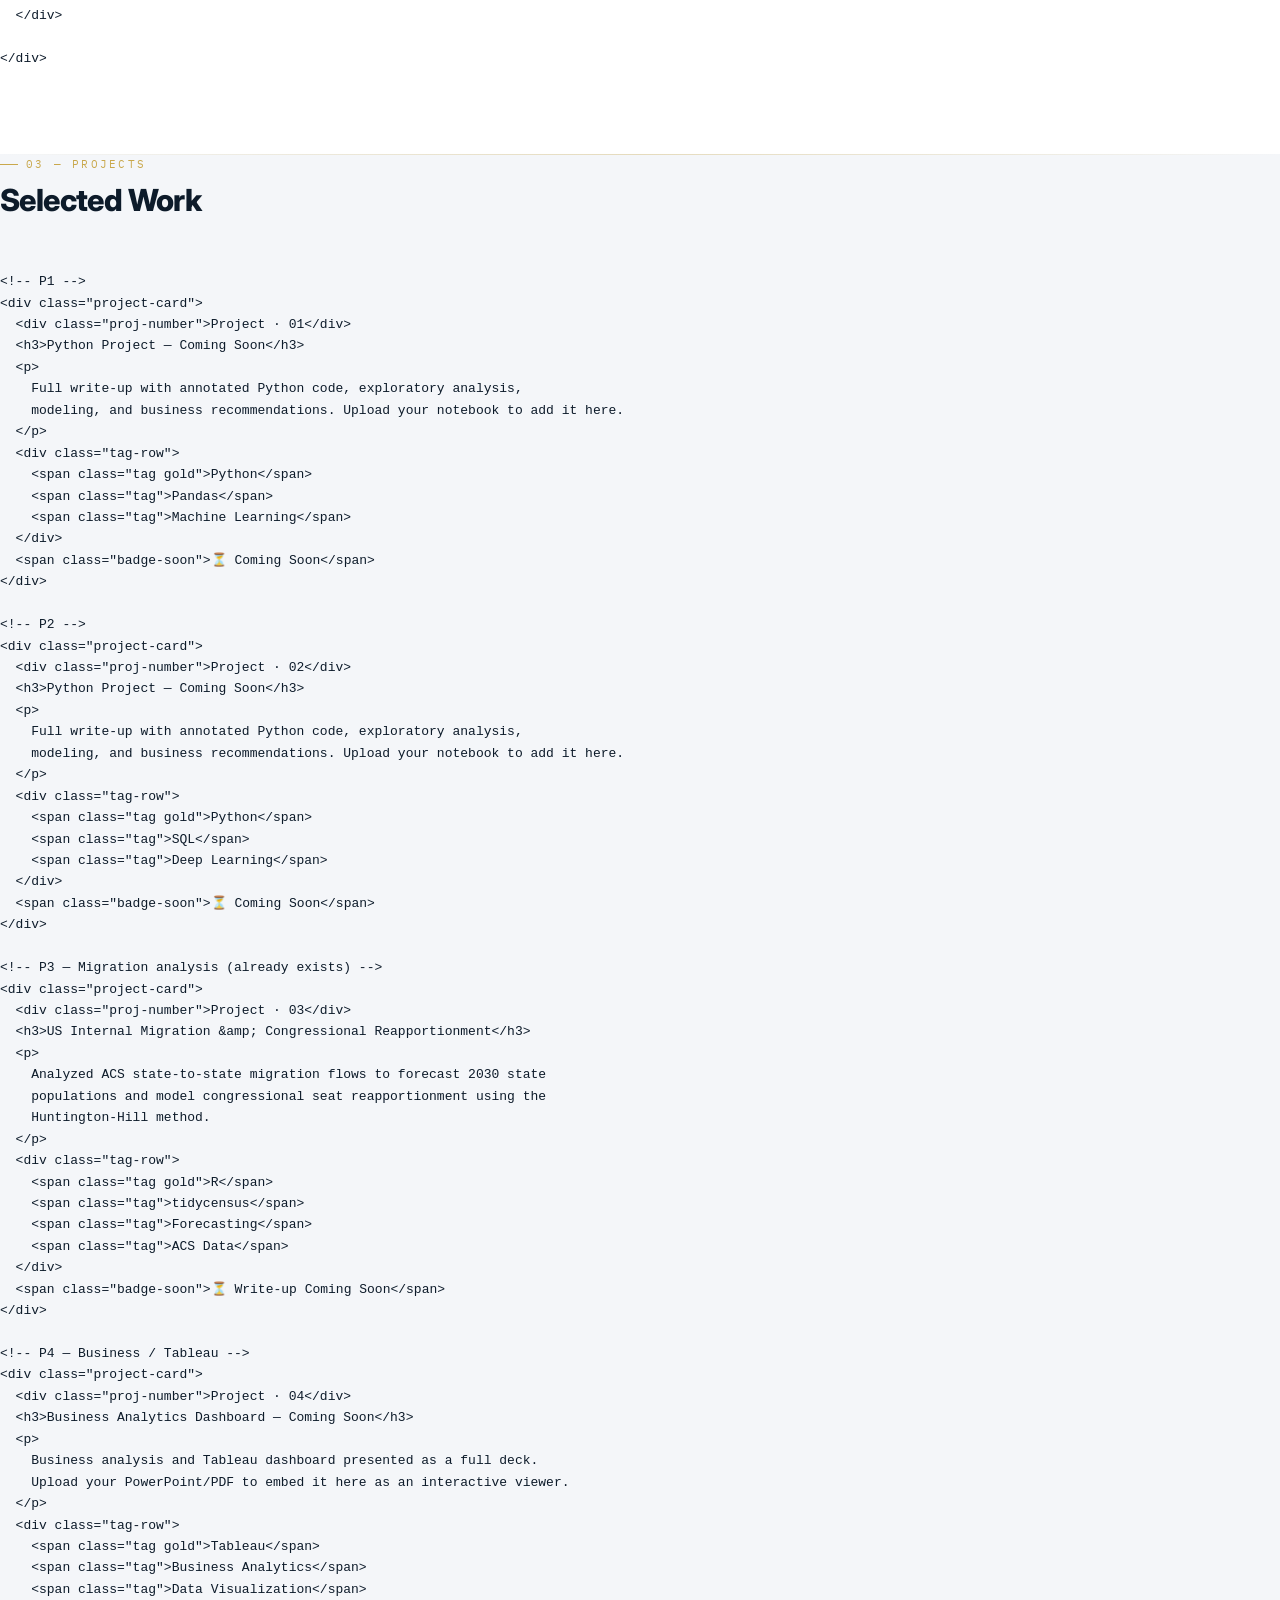
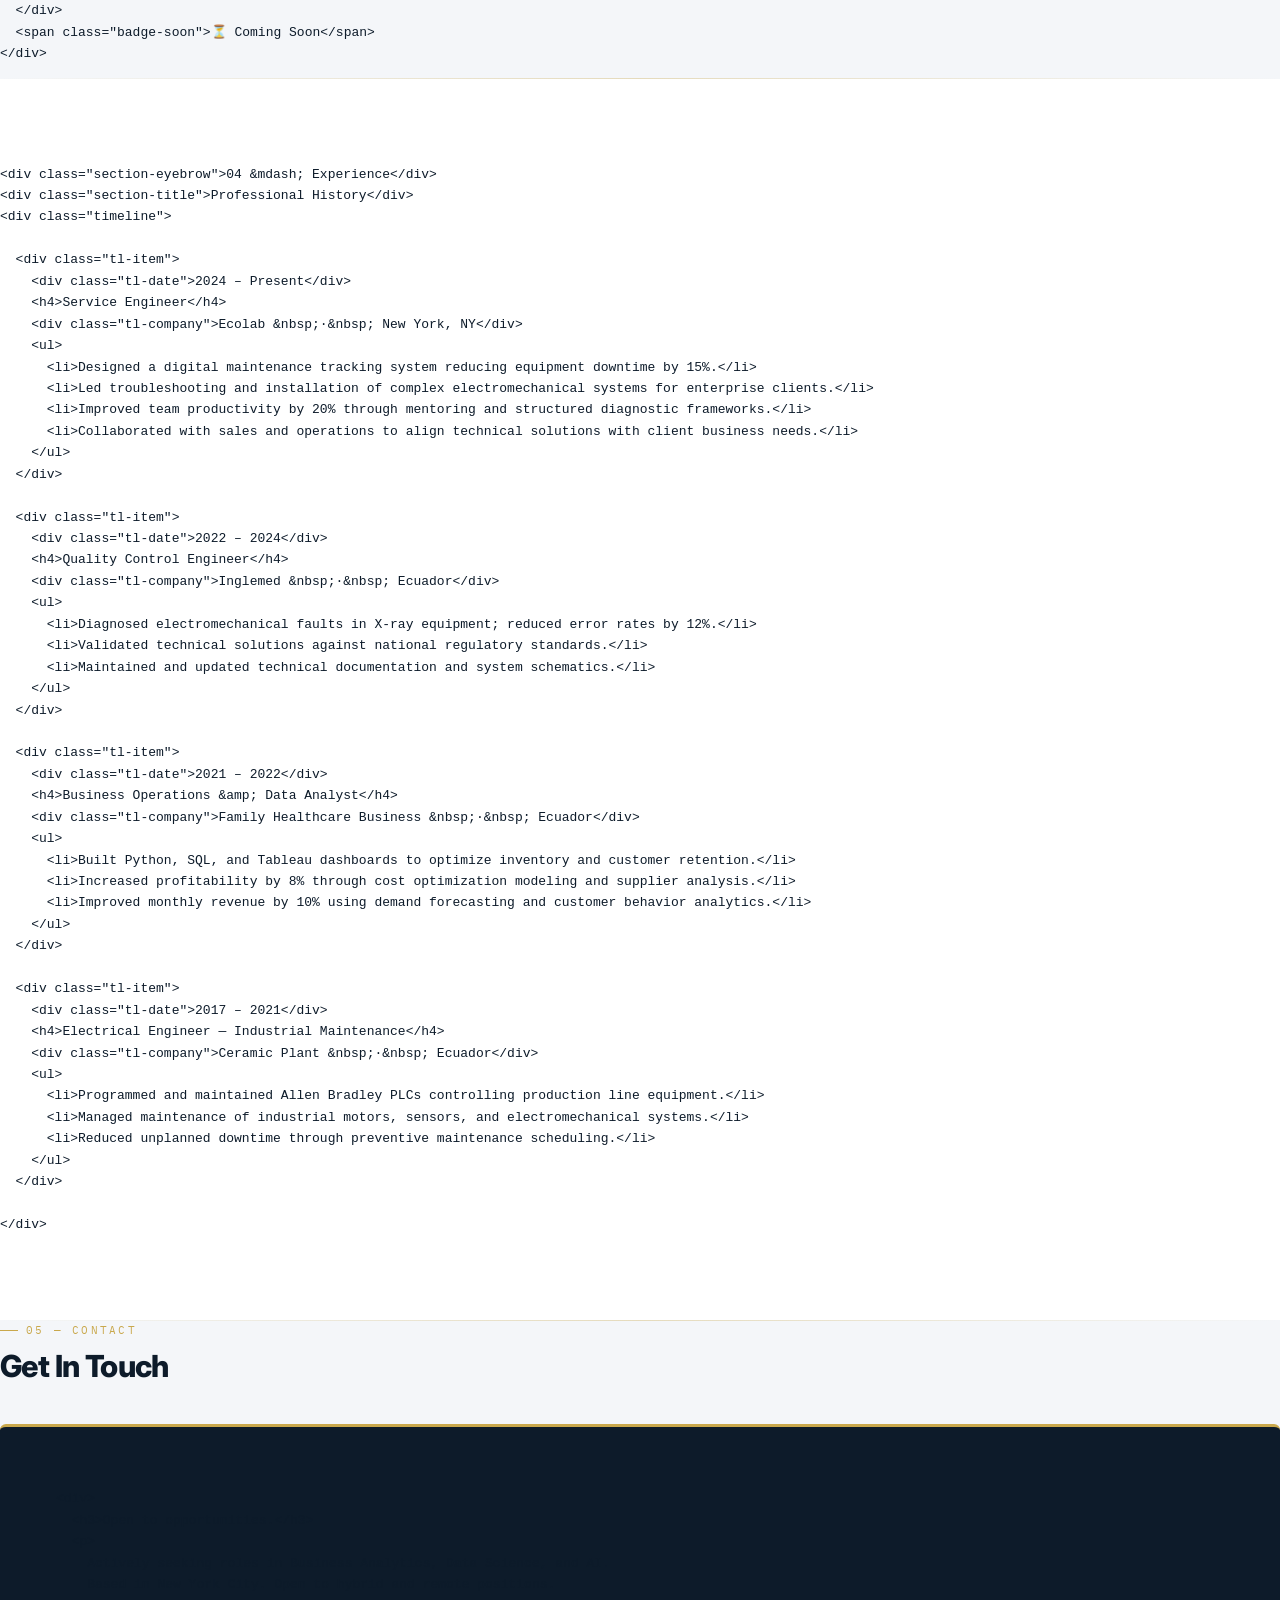
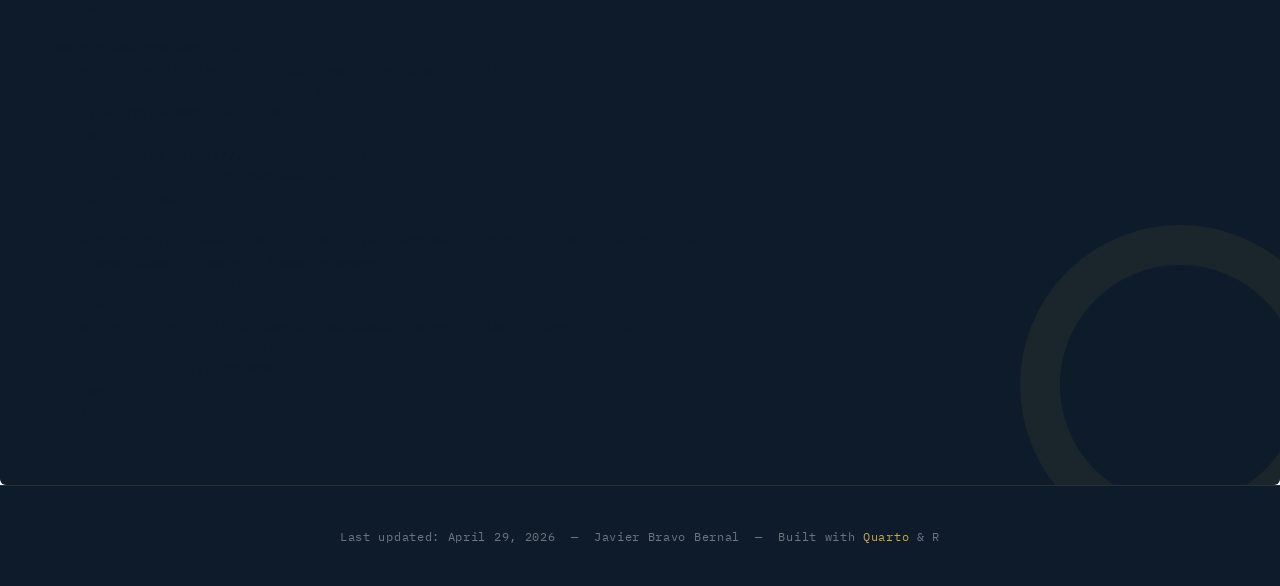
==== commit 3adc777f: "ver4" ====
--- a/docs/index.html
+++ b/docs/index.html
@@ -20,390 +20,392 @@
   margin: 0 0.8em 0.2em -1em; /* quarto-specific, see https://github.com/quarto-dev/quarto-cli/issues/4556 */ 
   vertical-align: middle;
 }
+.display.math{display: block; text-align: center; margin: 0.5rem auto;}
 </style>
 
 
-<script src="site_libs/quarto-nav/quarto-nav.js"></script>
-<script src="site_libs/quarto-nav/headroom.min.js"></script>
 <script src="site_libs/clipboard/clipboard.min.js"></script>
-<script src="site_libs/quarto-search/autocomplete.umd.js"></script>
-<script src="site_libs/quarto-search/fuse.min.js"></script>
-<script src="site_libs/quarto-search/quarto-search.js"></script>
-<meta name="quarto:offset" content="./">
-<script src="site_libs/quarto-html/quarto.js" type="module"></script>
-<script src="site_libs/quarto-html/tabsets/tabsets.js" type="module"></script>
-<script src="site_libs/quarto-html/axe/axe-check.js" type="module"></script>
+<script src="site_libs/quarto-html/tabby.min.js"></script>
 <script src="site_libs/quarto-html/popper.min.js"></script>
 <script src="site_libs/quarto-html/tippy.umd.min.js"></script>
 <script src="site_libs/quarto-html/anchor.min.js"></script>
 <link href="site_libs/quarto-html/tippy.css" rel="stylesheet">
+<link href="site_libs/quarto-html/light-border.css" rel="stylesheet">
+<link href="site_libs/quarto-html/quarto-html-734cb40618f438257b19a1e532635a32.min.css" rel="stylesheet" append-hash="true" data-mode="light">
 <link href="site_libs/quarto-html/quarto-syntax-highlighting-ed96de9b727972fe78a7b5d16c58bf87.css" rel="stylesheet" id="quarto-text-highlighting-styles">
-<script src="site_libs/bootstrap/bootstrap.min.js"></script>
-<link href="site_libs/bootstrap/bootstrap-icons.css" rel="stylesheet">
-<link href="site_libs/bootstrap/bootstrap-f59cc608e70ce16b384b3e6fc30ca698.min.css" rel="stylesheet" append-hash="true" id="quarto-bootstrap" data-mode="light">
-<script id="quarto-search-options" type="application/json">{
-  "location": "navbar",
-  "copy-button": false,
-  "collapse-after": 3,
-  "panel-placement": "end",
-  "type": "overlay",
-  "limit": 50,
-  "keyboard-shortcut": [
-    "f",
-    "/",
-    "s"
-  ],
-  "show-item-context": false,
-  "language": {
-    "search-no-results-text": "No results",
-    "search-matching-documents-text": "matching documents",
-    "search-copy-link-title": "Copy link to search",
-    "search-hide-matches-text": "Hide additional matches",
-    "search-more-match-text": "more match in this document",
-    "search-more-matches-text": "more matches in this document",
-    "search-clear-button-title": "Clear",
-    "search-text-placeholder": "",
-    "search-detached-cancel-button-title": "Cancel",
-    "search-submit-button-title": "Submit",
-    "search-label": "Search"
-  }
-}</script>
 
 
 <link rel="stylesheet" href="styles.css">
 </head>
 
-<body class="nav-fixed quarto-light">
-
-<div id="quarto-search-results"></div>
-  <header id="quarto-header" class="headroom fixed-top">
-    <nav class="navbar navbar-expand-lg " data-bs-theme="dark">
-      <div class="navbar-container container-fluid">
-      <div class="navbar-brand-container mx-auto">
-    <a class="navbar-brand" href="./index.html">
-    <span class="navbar-title">Javier Bravo Bernal</span>
-    </a>
-  </div>
-          <button class="navbar-toggler" type="button" data-bs-toggle="collapse" data-bs-target="#navbarCollapse" aria-controls="navbarCollapse" role="menu" aria-expanded="false" aria-label="Toggle navigation" onclick="if (window.quartoToggleHeadroom) { window.quartoToggleHeadroom(); }">
-  <span class="navbar-toggler-icon"></span>
-</button>
-          <div class="collapse navbar-collapse" id="navbarCollapse">
-            <ul class="navbar-nav navbar-nav-scroll me-auto">
-  <li class="nav-item">
-    <a class="nav-link active" href="./index.html" aria-current="page"> 
-<span class="menu-text">Home</span></a>
-  </li>  
-  <li class="nav-item">
-    <a class="nav-link" href="./index.html#projects"> 
-<span class="menu-text">Projects</span></a>
-  </li>  
-  <li class="nav-item">
-    <a class="nav-link" href="./index.html#skills"> 
-<span class="menu-text">Skills</span></a>
-  </li>  
-  <li class="nav-item">
-    <a class="nav-link" href="./index.html#contact"> 
-<span class="menu-text">Contact</span></a>
-  </li>  
-</ul>
-          </div> <!-- /navcollapse -->
-            <div class="quarto-navbar-tools">
-</div>
-      </div> <!-- /container-fluid -->
-    </nav>
-</header>
-<!-- content -->
-<div id="quarto-content" class="quarto-container page-columns page-rows-contents page-layout-full page-navbar">
-<!-- sidebar -->
-<!-- margin-sidebar -->
-    
-<!-- main -->
-<main class="content column-page" id="quarto-document-content"><header id="title-block-header" class="quarto-title-block"></header>
-
-
-
-
-<!-- HERO SECTION -->
-<div class="hero">
-  <div class="hero-left">
-    <div class="hero-label">Data Science &amp; AI Portfolio</div>
-    <h1>Javier<br>Bravo Bernal</h1>
-    <p class="hero-subtitle">
-      Mechatronics Engineer &amp; M.S. Applied AI candidate at Baruch College.<br>
-      Bridging industrial automation and data-driven intelligence.
-    </p>
-    <div class="hero-cta">
-      <a href="#projects" class="btn-primary">View Projects</a>
-      <a href="https://www.linkedin.com/in/jalfred2598/" target="_blank" class="btn-ghost">LinkedIn ↗</a>
-    </div>
-  </div>
-  <div class="hero-stats">
-    <div class="stat-card">
-      <div class="stat-num">4+</div>
-      <div class="stat-label">Years of Industry Experience</div>
-    </div>
-    <div class="stat-card">
-      <div class="stat-num">3</div>
-      <div class="stat-label">Countries · Ecuador &amp; USA</div>
-    </div>
-    <div class="stat-card">
-      <div class="stat-num">M.S.</div>
-      <div class="stat-label">Applied AI · Baruch College</div>
-    </div>
-  </div>
-</div>
-
-<!-- ABOUT SECTION -->
-<div id="about" class="section">
-  <div class="section-tag">// 01</div>
-  <div class="section-title">About Me</div>
-  <div class="about-grid">
-    <div class="about-text">
-      <p>
-        I'm a <strong>Mechatronics Engineer</strong> with a strong background in
-        automation, control systems, and electrical engineering. My career started
-        in Ecuador, where I worked as an <strong>Electrical Engineer</strong> in
-        a ceramic plant — programming PLCs, maintaining industrial motors, and
-        keeping production lines running. I then moved into
-        <strong>Quality Control</strong>, evaluating X-ray medical equipment
-        against national regulations for Inglemed.
-      </p>
-      <p>
-        Today, based in <strong>New York City</strong>, I work as a
-        <strong>Service Engineer at Ecolab</strong>, designing digital maintenance
-        systems and troubleshooting complex electromechanical equipment for
-        enterprise clients. In parallel, I'm completing my
-        <strong>M.S. in Applied Artificial Intelligence at Baruch College</strong>,
-        combining my engineering foundation with machine learning, deep learning,
-        and data analytics.
-      </p>
-      <p>
-        My goal is to bridge the gap between physical systems and intelligent
-        software — building solutions that are both technically robust and
-        data-informed.
-      </p>
-    </div>
-    <div class="highlight-box">
-      <h4 class="anchored">Education</h4>
-      <ul>
-        <li>M.S. Applied Artificial Intelligence<br><em style="opacity:.7">Baruch College · 2025–Present</em></li>
-        <li>B.S. Mechatronics Engineering<br><em style="opacity:.7">Tecnológico de Monterrey · 2017–2021</em></li>
-        <li>Azure Data Fundamentals (DP-900)<br><em style="opacity:.7">Microsoft Certification</em></li>
-      </ul>
-    </div>
-  </div>
-</div>
-
-<!-- SKILLS SECTION -->
-<div id="skills" class="section" style="background:#fff; max-width:100%; padding: 4rem;">
-  <div style="max-width:1100px; margin:0 auto;">
-    <div class="section-tag">// 02</div>
-    <div class="section-title">Skills &amp; Tools</div>
-    <div class="skills-grid">
-      <div class="skill-group">
-        <h4 class="anchored">Programming</h4>
-        <span class="skill-tag">Python</span>
-        <span class="skill-tag">R</span>
-        <span class="skill-tag">SQL</span>
-        <span class="skill-tag">MATLAB</span>
-        <span class="skill-tag">C</span>
-      </div>
-      <div class="skill-group">
-        <h4 class="anchored">AI &amp; Machine Learning</h4>
-        <span class="skill-tag">Machine Learning</span>
-        <span class="skill-tag">Deep Learning</span>
-        <span class="skill-tag">scikit-learn</span>
-        <span class="skill-tag">TensorFlow</span>
-        <span class="skill-tag">Neural Networks</span>
-      </div>
-      <div class="skill-group">
-        <h4 class="anchored">Data &amp; Analytics</h4>
-        <span class="skill-tag">Tableau</span>
-        <span class="skill-tag">Power BI</span>
-        <span class="skill-tag">tidyverse</span>
-        <span class="skill-tag">Pandas</span>
-        <span class="skill-tag">ggplot2</span>
-      </div>
-      <div class="skill-group">
-        <h4 class="anchored">Cloud &amp; Platforms</h4>
-        <span class="skill-tag">Microsoft Azure</span>
-        <span class="skill-tag">Azure Data (DP-900)</span>
-        <span class="skill-tag">GitHub</span>
-        <span class="skill-tag">Quarto</span>
-      </div>
-      <div class="skill-group">
-        <h4 class="anchored">Automation &amp; Controls</h4>
-        <span class="skill-tag">Rockwell / Allen Bradley PLC</span>
-        <span class="skill-tag">TIA Portal</span>
-        <span class="skill-tag">SCADA / HMI</span>
-        <span class="skill-tag">IEC 61131-3</span>
-        <span class="skill-tag">LabVIEW</span>
-      </div>
-      <div class="skill-group">
-        <h4 class="anchored">Design &amp; Simulation</h4>
-        <span class="skill-tag">SolidWorks</span>
-        <span class="skill-tag">AutoCAD</span>
-        <span class="skill-tag">Raspberry Pi</span>
-        <span class="skill-tag">Sensor Integration</span>
-      </div>
-    </div>
-  </div>
-</div>
-
-<!-- PROJECTS SECTION -->
-<div id="projects" class="section">
-  <div class="section-tag">// 03</div>
-  <div class="section-title">Projects</div>
-  <p style="color:var(--muted); margin-bottom:2rem; font-size:.95rem;">
-    Each project below includes a full write-up with annotated code and analysis.
-    More coming as the M.S. program progresses.
-  </p>
-  <div class="projects-grid">
-    <div class="project-card">
-      <div class="project-num">PROJECT · 01</div>
-      <h3 class="anchored">Numismática México — Holiday Sales Strategy</h3>
-      <p>
-        Tableau data story for a Mexican numismatics retailer. Identified the
-        star product (~25% of Q4 profit), quantified ad lift (64%), and produced
-        a focused regional marketing playbook.
-      </p>
-      <div class="project-tags">
-        <span class="project-tag">Tableau</span>
-        <span class="project-tag">Data Visualization</span>
-        <span class="project-tag">Marketing Analytics</span>
-        <span class="project-tag">Storytelling</span>
-      </div>
-      <a href="projects/numismatica-mexico.html" class="project-link">View Project →</a>
-    </div>
-    <div class="project-card">
-      <div class="project-num">PROJECT · 02</div>
-      <h3 class="anchored">Credit Risk Classification</h3>
-      <p>
-        End-to-end scikit-learn pipeline benchmarking Logistic Regression,
-        Random Forest, and SVM on the German Credit dataset with repeated
-        stratified CV. ROC-AUC 0.78, with a discussion of the recall trade-off.
-      </p>
-      <div class="project-tags">
-        <span class="project-tag">Python</span>
-        <span class="project-tag">scikit-learn</span>
-        <span class="project-tag">Machine Learning</span>
-        <span class="project-tag">Classification</span>
-      </div>
-      <a href="projects/credit-risk.html" class="project-link">View Project →</a>
-    </div>
-    <div class="project-card">
-      <div class="project-num">PROJECT · 03</div>
-      <h3 class="anchored">US Internal Migration &amp; Congressional Reapportionment</h3>
-      <p>
-        Explores ACS migration flow data to forecast state populations by 2030
-        and model congressional seat reapportionment using Huntington-Hill method.
-      </p>
-      <div class="project-tags">
-        <span class="project-tag">R</span>
-        <span class="project-tag">tidycensus</span>
-        <span class="project-tag">ACS Data</span>
-        <span class="project-tag">Forecasting</span>
-      </div>
-      <span class="badge-coming">⏳ Write-up Coming Soon</span>
-    </div>
-    <div class="project-card">
-      <div class="project-num">PROJECT · 04</div>
-      <h3 class="anchored">Project Title Coming Soon</h3>
-      <p>
-        Full analysis write-up with annotated R/Python code, data visualizations,
-        and findings. Drop your <code>.qmd</code> file into the repo and link it here.
-      </p>
-      <div class="project-tags">
-        <span class="project-tag">Deep Learning</span>
-        <span class="project-tag">Python</span>
-        <span class="project-tag">TensorFlow</span>
-      </div>
-      <span class="badge-coming">⏳ Coming Soon</span>
-    </div>
-  </div>
-</div>
-
-<!-- EXPERIENCE SECTION -->
-<div id="experience" class="section" style="background:#fff; max-width:100%; padding: 4rem;">
-  <div style="max-width:1100px; margin:0 auto;">
-    <div class="section-tag">// 04</div>
-    <div class="section-title">Experience</div>
-    <div class="timeline">
-      <div class="timeline-item">
-        <div class="tl-meta">2024 – PRESENT</div>
-        <h4 class="anchored">Service Engineer</h4>
-        <div class="tl-company">Ecolab · New York, NY</div>
-        <ul>
-          <li>Designed a digital maintenance tracking system reducing downtime by 15%.</li>
-          <li>Led troubleshooting and installation of complex electromechanical systems.</li>
-          <li>Improved team productivity by 20% through mentoring and structured diagnostics.</li>
-          <li>Collaborated with sales and operations to align technical solutions with client needs.</li>
-        </ul>
-      </div>
-      <div class="timeline-item">
-        <div class="tl-meta">2022 – 2024</div>
-        <h4 class="anchored">Quality Control Engineer</h4>
-        <div class="tl-company">Inglemed · Ecuador</div>
-        <ul>
-          <li>Diagnosed electromechanical faults in X-ray equipment; reduced error rates by 12%.</li>
-          <li>Analyzed performance data to validate technical solutions against national regulations.</li>
-          <li>Updated technical documentation and system schematics.</li>
-        </ul>
-      </div>
-      <div class="timeline-item">
-        <div class="tl-meta">2021 – 2022</div>
-        <h4 class="anchored">Business Operations &amp; Data Analyst</h4>
-        <div class="tl-company">Family Healthcare Business · Ecuador</div>
-        <ul>
-          <li>Built dashboards in Python, SQL, and Tableau to optimize inventory and customer retention.</li>
-          <li>Increased profitability by 8% through cost optimization modeling and supplier analysis.</li>
-          <li>Improved monthly revenue by 10% via demand forecasting and behavioral analytics.</li>
-        </ul>
-      </div>
-    </div>
-  </div>
-</div>
-
-<!-- CONTACT SECTION -->
-<div id="contact" class="section">
-  <div class="section-tag">// 05</div>
-  <div class="section-title">Get In Touch</div>
-  <div class="contact-bar">
-    <div>
-      <h3 class="anchored">Let's connect.</h3>
-      <p>Open to opportunities in AI, Data Analytics, and engineering-driven tech roles.</p>
-    </div>
-    <div class="contact-links">
-      <a href="mailto:jsvierbravo25@hotmail.com" class="contact-link">
-        <span class="contact-icon">EMAIL</span>
-        jsvierbravo25@hotmail.com
-      </a>
-      <a href="tel:+13476777946" class="contact-link">
-        <span class="contact-icon">PHONE</span>
-        347-677-7946
-      </a>
-      <a href="https://www.linkedin.com/in/jalfred2598/" target="_blank" class="contact-link">
-        <span class="contact-icon">IN</span>
-        linkedin.com/in/jalfred2598
-      </a>
-      <a href="https://github.com/jalfred259806" target="_blank" class="contact-link">
-        <span class="contact-icon">GH</span>
-        github.com/jalfred259806
-      </a>
-    </div>
-  </div>
-</div>
+<body>
+
+
+
+
+
+<!-- ══════════════════════════════════════════════════════
+     HERO
+══════════════════════════════════════════════════════ -->
+<section class="hero">
+<div class="hero-inner">
+<pre><code>&lt;div&gt;
+  &lt;div class="hero-eyebrow"&gt;Business Analytics &amp;amp; AI&lt;/div&gt;
+  &lt;h1&gt;Javier&lt;br&gt;&lt;span&gt;Bravo Bernal&lt;/span&gt;&lt;/h1&gt;
+  &lt;p class="hero-role"&gt;
+    Mechatronics Engineer &amp;nbsp;·&amp;nbsp; M.S. Business Analytics, Baruch College &amp;nbsp;·&amp;nbsp; Service Engineer @ Ecolab
+  &lt;/p&gt;
+  &lt;p class="hero-desc"&gt;
+    I turn complex operational and business data into clear, actionable insight.
+    With a foundation in industrial engineering and a graduate focus on analytics and AI,
+    I bridge the gap between physical systems and data-driven decisions.
+  &lt;/p&gt;
+  &lt;div class="hero-actions"&gt;
+    &lt;a href="#projects" class="btn btn-gold"&gt;View Projects&lt;/a&gt;
+    &lt;a href="https://www.linkedin.com/in/jalfred2598/" target="_blank" class="btn btn-outline"&gt;LinkedIn ↗&lt;/a&gt;
+    &lt;a href="https://github.com/jalfred259806" target="_blank" class="btn btn-outline"&gt;GitHub ↗&lt;/a&gt;
+  &lt;/div&gt;
+&lt;/div&gt;
+&lt;div class="hero-stats"&gt;
+  &lt;div class="stat-card"&gt;
+    &lt;div class="stat-num"&gt;4+&lt;/div&gt;
+    &lt;div class="stat-label"&gt;Years Industry Exp.&lt;/div&gt;
+  &lt;/div&gt;
+  &lt;div class="stat-card"&gt;
+    &lt;div class="stat-num"&gt;3&lt;/div&gt;
+    &lt;div class="stat-label"&gt;Engineering Domains&lt;/div&gt;
+  &lt;/div&gt;
+  &lt;div class="stat-card"&gt;
+    &lt;div class="stat-num"&gt;M.S.&lt;/div&gt;
+    &lt;div class="stat-label"&gt;Business Analytics&lt;/div&gt;
+  &lt;/div&gt;
+&lt;/div&gt;</code></pre>
+</div>
+</section>
+<div class="gold-divider">
+
+</div>
+<!-- ══════════════════════════════════════════════════════
+     ABOUT
+══════════════════════════════════════════════════════ -->
+<section id="about">
+<div class="section-eyebrow">
+01 — About
+</div>
+<div class="section-title">
+Engineering Meets Analytics
+</div>
+<div class="about-grid">
+<pre><code>&lt;div class="about-text"&gt;
+  &lt;p&gt;
+    I'm a &lt;strong&gt;Mechatronics Engineer&lt;/strong&gt; with a career built across
+    industrial automation, quality control, and service engineering in both
+    &lt;strong&gt;Ecuador and New York City&lt;/strong&gt;. My technical background
+    includes PLC programming, electromechanical systems, and sensor integration —
+    fields where data is generated constantly but rarely analyzed to its full potential.
+  &lt;/p&gt;
+  &lt;p&gt;
+    That gap drove me toward data. I spent a year running the analytics side of a
+    &lt;strong&gt;family healthcare business&lt;/strong&gt;, building dashboards in Python,
+    SQL, and Tableau that improved profitability by 8% and monthly revenue by 10%
+    through demand forecasting and customer behavior analysis.
+  &lt;/p&gt;
+  &lt;p&gt;
+    Today I work as a &lt;strong&gt;Service Engineer at Ecolab in New York&lt;/strong&gt;,
+    designing digital maintenance tracking systems and optimizing operations for
+    enterprise clients. In parallel, I'm completing my
+    &lt;strong&gt;M.S. in Business Analytics at Baruch College&lt;/strong&gt;, deepening my
+    skills in machine learning, statistical modeling, and AI-driven decision making.
+  &lt;/p&gt;
+  &lt;p&gt;
+    I'm actively seeking roles in &lt;strong&gt;Business Analytics, Data Science,
+    and AI&lt;/strong&gt; where I can apply both my engineering precision and
+    analytical toolkit to real business problems.
+  &lt;/p&gt;
+&lt;/div&gt;
+&lt;div class="info-card"&gt;
+  &lt;h4&gt;Education&lt;/h4&gt;
+  &lt;ul&gt;
+    &lt;li&gt;
+      M.S. Business Analytics
+      &lt;em&gt;Baruch College · 2025 – Present&lt;/em&gt;
+    &lt;/li&gt;
+    &lt;li&gt;
+      B.S. Mechatronics Engineering
+      &lt;em&gt;Tecnológico de Monterrey · 2017 – 2021&lt;/em&gt;
+    &lt;/li&gt;
+    &lt;li&gt;
+      Azure Data Fundamentals (DP-900)
+      &lt;em&gt;Microsoft Certification&lt;/em&gt;
+    &lt;/li&gt;
+  &lt;/ul&gt;
+&lt;/div&gt;</code></pre>
+</div>
+</section>
+<div class="gold-divider">
+
+</div>
+<!-- ══════════════════════════════════════════════════════
+     SKILLS
+══════════════════════════════════════════════════════ -->
+<div id="skills" class="section-full">
+<section>
+<pre><code>&lt;div class="section-eyebrow"&gt;02 &amp;mdash; Skills&lt;/div&gt;
+&lt;div class="section-title"&gt;Technical Toolkit&lt;/div&gt;
+&lt;div class="skills-grid"&gt;
+
+  &lt;div class="skill-group"&gt;
+    &lt;h4&gt;Analytics &amp;amp; BI&lt;/h4&gt;
+    &lt;span class="skill-pill highlight"&gt;Tableau&lt;/span&gt;
+    &lt;span class="skill-pill highlight"&gt;Power BI&lt;/span&gt;
+    &lt;span class="skill-pill"&gt;Excel&lt;/span&gt;
+    &lt;span class="skill-pill"&gt;ggplot2&lt;/span&gt;
+    &lt;span class="skill-pill"&gt;Plotly&lt;/span&gt;
+  &lt;/div&gt;
+
+  &lt;div class="skill-group"&gt;
+    &lt;h4&gt;Programming&lt;/h4&gt;
+    &lt;span class="skill-pill highlight"&gt;Python&lt;/span&gt;
+    &lt;span class="skill-pill highlight"&gt;R&lt;/span&gt;
+    &lt;span class="skill-pill"&gt;SQL&lt;/span&gt;
+    &lt;span class="skill-pill"&gt;MATLAB&lt;/span&gt;
+    &lt;span class="skill-pill"&gt;C&lt;/span&gt;
+  &lt;/div&gt;
+
+  &lt;div class="skill-group"&gt;
+    &lt;h4&gt;AI &amp;amp; Machine Learning&lt;/h4&gt;
+    &lt;span class="skill-pill highlight"&gt;Machine Learning&lt;/span&gt;
+    &lt;span class="skill-pill highlight"&gt;Deep Learning&lt;/span&gt;
+    &lt;span class="skill-pill"&gt;scikit-learn&lt;/span&gt;
+    &lt;span class="skill-pill"&gt;TensorFlow&lt;/span&gt;
+    &lt;span class="skill-pill"&gt;Neural Networks&lt;/span&gt;
+  &lt;/div&gt;
+
+  &lt;div class="skill-group"&gt;
+    &lt;h4&gt;Data Engineering&lt;/h4&gt;
+    &lt;span class="skill-pill"&gt;Pandas&lt;/span&gt;
+    &lt;span class="skill-pill"&gt;tidyverse&lt;/span&gt;
+    &lt;span class="skill-pill"&gt;tidycensus&lt;/span&gt;
+    &lt;span class="skill-pill"&gt;ETL Pipelines&lt;/span&gt;
+    &lt;span class="skill-pill"&gt;Data Cleaning&lt;/span&gt;
+  &lt;/div&gt;
+
+  &lt;div class="skill-group"&gt;
+    &lt;h4&gt;Cloud &amp;amp; Platforms&lt;/h4&gt;
+    &lt;span class="skill-pill highlight"&gt;Microsoft Azure&lt;/span&gt;
+    &lt;span class="skill-pill"&gt;Azure DP-900&lt;/span&gt;
+    &lt;span class="skill-pill"&gt;GitHub&lt;/span&gt;
+    &lt;span class="skill-pill"&gt;Quarto&lt;/span&gt;
+  &lt;/div&gt;
+
+  &lt;div class="skill-group"&gt;
+    &lt;h4&gt;Engineering&lt;/h4&gt;
+    &lt;span class="skill-pill"&gt;Allen Bradley PLC&lt;/span&gt;
+    &lt;span class="skill-pill"&gt;TIA Portal&lt;/span&gt;
+    &lt;span class="skill-pill"&gt;SCADA / HMI&lt;/span&gt;
+    &lt;span class="skill-pill"&gt;SolidWorks&lt;/span&gt;
+    &lt;span class="skill-pill"&gt;LabVIEW&lt;/span&gt;
+  &lt;/div&gt;
+
+&lt;/div&gt;</code></pre>
+</section>
+</div>
+<div class="gold-divider">
+
+</div>
+<!-- ══════════════════════════════════════════════════════
+     PROJECTS
+══════════════════════════════════════════════════════ -->
+<section id="projects">
+<div class="section-eyebrow">
+03 — Projects
+</div>
+<div class="section-title">
+Selected Work
+</div>
+<div class="projects-grid">
+<pre><code>&lt;!-- P1 --&gt;
+&lt;div class="project-card"&gt;
+  &lt;div class="proj-number"&gt;Project · 01&lt;/div&gt;
+  &lt;h3&gt;Python Project — Coming Soon&lt;/h3&gt;
+  &lt;p&gt;
+    Full write-up with annotated Python code, exploratory analysis,
+    modeling, and business recommendations. Upload your notebook to add it here.
+  &lt;/p&gt;
+  &lt;div class="tag-row"&gt;
+    &lt;span class="tag gold"&gt;Python&lt;/span&gt;
+    &lt;span class="tag"&gt;Pandas&lt;/span&gt;
+    &lt;span class="tag"&gt;Machine Learning&lt;/span&gt;
+  &lt;/div&gt;
+  &lt;span class="badge-soon"&gt;⏳ Coming Soon&lt;/span&gt;
+&lt;/div&gt;
+
+&lt;!-- P2 --&gt;
+&lt;div class="project-card"&gt;
+  &lt;div class="proj-number"&gt;Project · 02&lt;/div&gt;
+  &lt;h3&gt;Python Project — Coming Soon&lt;/h3&gt;
+  &lt;p&gt;
+    Full write-up with annotated Python code, exploratory analysis,
+    modeling, and business recommendations. Upload your notebook to add it here.
+  &lt;/p&gt;
+  &lt;div class="tag-row"&gt;
+    &lt;span class="tag gold"&gt;Python&lt;/span&gt;
+    &lt;span class="tag"&gt;SQL&lt;/span&gt;
+    &lt;span class="tag"&gt;Deep Learning&lt;/span&gt;
+  &lt;/div&gt;
+  &lt;span class="badge-soon"&gt;⏳ Coming Soon&lt;/span&gt;
+&lt;/div&gt;
+
+&lt;!-- P3 — Migration analysis (already exists) --&gt;
+&lt;div class="project-card"&gt;
+  &lt;div class="proj-number"&gt;Project · 03&lt;/div&gt;
+  &lt;h3&gt;US Internal Migration &amp;amp; Congressional Reapportionment&lt;/h3&gt;
+  &lt;p&gt;
+    Analyzed ACS state-to-state migration flows to forecast 2030 state
+    populations and model congressional seat reapportionment using the
+    Huntington-Hill method.
+  &lt;/p&gt;
+  &lt;div class="tag-row"&gt;
+    &lt;span class="tag gold"&gt;R&lt;/span&gt;
+    &lt;span class="tag"&gt;tidycensus&lt;/span&gt;
+    &lt;span class="tag"&gt;Forecasting&lt;/span&gt;
+    &lt;span class="tag"&gt;ACS Data&lt;/span&gt;
+  &lt;/div&gt;
+  &lt;span class="badge-soon"&gt;⏳ Write-up Coming Soon&lt;/span&gt;
+&lt;/div&gt;
+
+&lt;!-- P4 — Business / Tableau --&gt;
+&lt;div class="project-card"&gt;
+  &lt;div class="proj-number"&gt;Project · 04&lt;/div&gt;
+  &lt;h3&gt;Business Analytics Dashboard — Coming Soon&lt;/h3&gt;
+  &lt;p&gt;
+    Business analysis and Tableau dashboard presented as a full deck.
+    Upload your PowerPoint/PDF to embed it here as an interactive viewer.
+  &lt;/p&gt;
+  &lt;div class="tag-row"&gt;
+    &lt;span class="tag gold"&gt;Tableau&lt;/span&gt;
+    &lt;span class="tag"&gt;Business Analytics&lt;/span&gt;
+    &lt;span class="tag"&gt;Data Visualization&lt;/span&gt;
+  &lt;/div&gt;
+  &lt;span class="badge-soon"&gt;⏳ Coming Soon&lt;/span&gt;
+&lt;/div&gt;</code></pre>
+</div>
+</section>
+<div class="gold-divider">
+
+</div>
+<!-- ══════════════════════════════════════════════════════
+     EXPERIENCE
+══════════════════════════════════════════════════════ -->
+<div id="experience" class="section-full">
+<section>
+<pre><code>&lt;div class="section-eyebrow"&gt;04 &amp;mdash; Experience&lt;/div&gt;
+&lt;div class="section-title"&gt;Professional History&lt;/div&gt;
+&lt;div class="timeline"&gt;
+
+  &lt;div class="tl-item"&gt;
+    &lt;div class="tl-date"&gt;2024 – Present&lt;/div&gt;
+    &lt;h4&gt;Service Engineer&lt;/h4&gt;
+    &lt;div class="tl-company"&gt;Ecolab &amp;nbsp;·&amp;nbsp; New York, NY&lt;/div&gt;
+    &lt;ul&gt;
+      &lt;li&gt;Designed a digital maintenance tracking system reducing equipment downtime by 15%.&lt;/li&gt;
+      &lt;li&gt;Led troubleshooting and installation of complex electromechanical systems for enterprise clients.&lt;/li&gt;
+      &lt;li&gt;Improved team productivity by 20% through mentoring and structured diagnostic frameworks.&lt;/li&gt;
+      &lt;li&gt;Collaborated with sales and operations to align technical solutions with client business needs.&lt;/li&gt;
+    &lt;/ul&gt;
+  &lt;/div&gt;
+
+  &lt;div class="tl-item"&gt;
+    &lt;div class="tl-date"&gt;2022 – 2024&lt;/div&gt;
+    &lt;h4&gt;Quality Control Engineer&lt;/h4&gt;
+    &lt;div class="tl-company"&gt;Inglemed &amp;nbsp;·&amp;nbsp; Ecuador&lt;/div&gt;
+    &lt;ul&gt;
+      &lt;li&gt;Diagnosed electromechanical faults in X-ray equipment; reduced error rates by 12%.&lt;/li&gt;
+      &lt;li&gt;Validated technical solutions against national regulatory standards.&lt;/li&gt;
+      &lt;li&gt;Maintained and updated technical documentation and system schematics.&lt;/li&gt;
+    &lt;/ul&gt;
+  &lt;/div&gt;
+
+  &lt;div class="tl-item"&gt;
+    &lt;div class="tl-date"&gt;2021 – 2022&lt;/div&gt;
+    &lt;h4&gt;Business Operations &amp;amp; Data Analyst&lt;/h4&gt;
+    &lt;div class="tl-company"&gt;Family Healthcare Business &amp;nbsp;·&amp;nbsp; Ecuador&lt;/div&gt;
+    &lt;ul&gt;
+      &lt;li&gt;Built Python, SQL, and Tableau dashboards to optimize inventory and customer retention.&lt;/li&gt;
+      &lt;li&gt;Increased profitability by 8% through cost optimization modeling and supplier analysis.&lt;/li&gt;
+      &lt;li&gt;Improved monthly revenue by 10% using demand forecasting and customer behavior analytics.&lt;/li&gt;
+    &lt;/ul&gt;
+  &lt;/div&gt;
+
+  &lt;div class="tl-item"&gt;
+    &lt;div class="tl-date"&gt;2017 – 2021&lt;/div&gt;
+    &lt;h4&gt;Electrical Engineer — Industrial Maintenance&lt;/h4&gt;
+    &lt;div class="tl-company"&gt;Ceramic Plant &amp;nbsp;·&amp;nbsp; Ecuador&lt;/div&gt;
+    &lt;ul&gt;
+      &lt;li&gt;Programmed and maintained Allen Bradley PLCs controlling production line equipment.&lt;/li&gt;
+      &lt;li&gt;Managed maintenance of industrial motors, sensors, and electromechanical systems.&lt;/li&gt;
+      &lt;li&gt;Reduced unplanned downtime through preventive maintenance scheduling.&lt;/li&gt;
+    &lt;/ul&gt;
+  &lt;/div&gt;
+
+&lt;/div&gt;</code></pre>
+</section>
+</div>
+<div class="gold-divider">
+
+</div>
+<!-- ══════════════════════════════════════════════════════
+     CONTACT
+══════════════════════════════════════════════════════ -->
+<section id="contact">
+<div class="section-eyebrow">
+05 — Contact
+</div>
+<div class="section-title">
+Get In Touch
+</div>
+<div class="contact-panel">
+<pre><code>&lt;div&gt;
+  &lt;h3&gt;Open to opportunities.&lt;/h3&gt;
+  &lt;p&gt;
+    Actively seeking roles in Business Analytics, Data Science, and AI.
+    Based in New York City. Open to hybrid and remote positions.
+  &lt;/p&gt;
+&lt;/div&gt;
+&lt;div class="contact-list"&gt;
+  &lt;a href="mailto:jsvierbravo25@hotmail.com" class="c-link"&gt;
+    &lt;span class="c-badge"&gt;Email&lt;/span&gt;
+    jsvierbravo25@hotmail.com
+  &lt;/a&gt;
+  &lt;a href="tel:+13476777946" class="c-link"&gt;
+    &lt;span class="c-badge"&gt;Phone&lt;/span&gt;
+    347-677-7946
+  &lt;/a&gt;
+  &lt;a href="https://www.linkedin.com/in/jalfred2598/" target="_blank" class="c-link"&gt;
+    &lt;span class="c-badge"&gt;LinkedIn&lt;/span&gt;
+    linkedin.com/in/jalfred2598
+  &lt;/a&gt;
+  &lt;a href="https://github.com/jalfred259806" target="_blank" class="c-link"&gt;
+    &lt;span class="c-badge"&gt;GitHub&lt;/span&gt;
+    github.com/jalfred259806
+  &lt;/a&gt;
+&lt;/div&gt;</code></pre>
+</div>
+</section>
+<!-- ══════════════════════════════════════════════════════
+     FOOTER
+══════════════════════════════════════════════════════ -->
 <div class="site-footer">
-  Last Updated:
-<p>April 25, 2026</p>
-  &nbsp;·&nbsp; Javier Bravo Bernal &nbsp;·&nbsp; Built with Quarto &amp; R
-</div>
-
-
-
-</main> <!-- /main -->
+<p>Last updated: April 29, 2026 &nbsp;—&nbsp; Javier Bravo Bernal &nbsp;—&nbsp; Built with <a href="https://quarto.org" target="_blank">Quarto</a> &amp; R</p>
+</div>
+
+
 <script id="quarto-html-after-body" type="application/javascript">
   window.document.addEventListener("DOMContentLoaded", function (event) {
+    const tabsets =  window.document.querySelectorAll(".panel-tabset-tabby")
+    tabsets.forEach(function(tabset) {
+      const tabby = new Tabby('#' + tabset.id);
+    });
     const icon = "";
     const anchorJS = new window.AnchorJS();
     anchorJS.options = {
@@ -502,7 +504,7 @@
         },
         interactive: true,
         interactiveBorder: 10,
-        theme: 'quarto',
+        theme: 'light-border',
         placement: 'bottom-start',
       };
       if (contentFn) {
@@ -802,7 +804,6 @@
     }
   });
   </script>
-</div> <!-- /content -->
 
 
 
--- a/docs/styles.css
+++ b/docs/styles.css
@@ -1,559 +1,660 @@
 /* ============================================================
-   JAVIER BRAVO BERNAL – Portfolio Styles
+   JAVIER BRAVO BERNAL — Business Analytics Portfolio
+   Palette : Navy & Gold  |  Vibe : Sleek Tech / Executive
    ============================================================ */
 
-@import url('https://fonts.googleapis.com/css2?family=DM+Mono:wght@400;500&family=Syne:wght@400;600;700;800&family=DM+Sans:ital,wght@0,300;0,400;0,500;1,300&display=swap');
-
+@import url('https://fonts.googleapis.com/css2?family=Inter:wght@300;400;500;600;700;800&family=IBM+Plex+Mono:wght@400;500&display=swap');
+
+/* ── TOKENS ───────────────────────────────────────────────── */
 :root {
-  --accent:    #1a6b4a;
-  --accent-lt: #2ecc8a;
-  --bg:        #f7f8f6;
-  --card-bg:   #ffffff;
-  --text:      #1c1f1a;
-  --muted:     #6b7a72;
-  --border:    #dde3dc;
-  --mono:      'DM Mono', monospace;
-  --display:   'Syne', sans-serif;
-  --body:      'DM Sans', sans-serif;
-}
-
+  --navy:       #0d1b2a;
+  --navy-mid:   #162840;
+  --navy-lt:    #1e3a5f;
+  --gold:       #c9a84c;
+  --gold-lt:    #e8c96a;
+  --gold-pale:  #fdf6e3;
+  --white:      #ffffff;
+  --bg:         #f4f6f9;
+  --surface:    #ffffff;
+  --border:     #dde2ea;
+  --text:       #0d1b2a;
+  --muted:      #5a6a7e;
+  --mono:       'IBM Plex Mono', monospace;
+  --sans:       'Inter', sans-serif;
+  --radius:     6px;
+  --shadow-sm:  0 1px 4px rgba(13,27,42,.07);
+  --shadow-md:  0 4px 20px rgba(13,27,42,.10);
+  --shadow-lg:  0 12px 40px rgba(13,27,42,.14);
+}
+
+/* ── RESET / BASE ─────────────────────────────────────────── */
+* { box-sizing: border-box; }
 body {
-  font-family: var(--body);
-  background-color: var(--bg);
+  font-family: var(--sans);
+  background: var(--bg);
   color: var(--text);
-  line-height: 1.7;
-}
+  line-height: 1.65;
+  margin: 0;
+}
+a { color: var(--navy-lt); }
+
+/* ── QUARTO OVERRIDES ─────────────────────────────────────── */
+.navbar { 
+  background: var(--navy) !important; 
+  border-bottom: 1px solid rgba(201,168,76,.25);
+  font-family: var(--sans);
+  font-size: .88rem;
+  font-weight: 500;
+  letter-spacing: .02em;
+}
+.navbar-brand { 
+  color: var(--gold) !important; 
+  font-weight: 700;
+  letter-spacing: .04em;
+}
+.navbar .nav-link { color: rgba(255,255,255,.8) !important; }
+.navbar .nav-link:hover { color: var(--gold-lt) !important; }
+#quarto-content { padding: 0 !important; }
+main.content { padding: 0 !important; max-width: 100% !important; }
+.page-layout-full { padding: 0 !important; }
 
 /* ── HERO ─────────────────────────────────────────────────── */
 .hero {
-  display: grid;
-  grid-template-columns: 1.6fr 1fr;
-  gap: 3rem;
-  align-items: center;
-  padding: 5rem 4rem 4rem;
-  background: linear-gradient(135deg, #0f2a1e 0%, #1a6b4a 60%, #1c3d2a 100%);
-  color: #fff;
+  background: var(--navy);
+  color: var(--white);
+  padding: 6rem 0 5rem;
   position: relative;
   overflow: hidden;
 }
+/* subtle grid lines */
 .hero::before {
   content: '';
   position: absolute;
-  top: -80px; right: -80px;
-  width: 420px; height: 420px;
-  border-radius: 50%;
-  border: 60px solid rgba(46,204,138,.1);
+  inset: 0;
+  background-image:
+    linear-gradient(rgba(201,168,76,.04) 1px, transparent 1px),
+    linear-gradient(90deg, rgba(201,168,76,.04) 1px, transparent 1px);
+  background-size: 48px 48px;
   pointer-events: none;
 }
-.hero-label {
-  font-family: var(--mono);
-  font-size: .76rem;
-  letter-spacing: .18em;
-  color: var(--accent-lt);
-  text-transform: uppercase;
-  margin-bottom: .6rem;
+/* gold accent bar top */
+.hero::after {
+  content: '';
+  position: absolute;
+  top: 0; left: 0; right: 0;
+  height: 3px;
+  background: linear-gradient(90deg, var(--gold), var(--gold-lt), var(--gold));
+}
+
+.hero-inner {
+  max-width: 1080px;
+  margin: 0 auto;
+  padding: 0 4rem;
+  display: grid;
+  grid-template-columns: 1fr auto;
+  gap: 4rem;
+  align-items: center;
+  position: relative;
+}
+.hero-eyebrow {
+  font-family: var(--mono);
+  font-size: .72rem;
+  letter-spacing: .22em;
+  color: var(--gold);
+  text-transform: uppercase;
+  margin-bottom: 1rem;
+  display: flex;
+  align-items: center;
+  gap: .6rem;
+}
+.hero-eyebrow::before {
+  content: '';
+  display: inline-block;
+  width: 24px; height: 1px;
+  background: var(--gold);
 }
 .hero h1 {
-  font-family: var(--display);
+  font-size: clamp(2.4rem, 5vw, 3.8rem);
   font-weight: 800;
-  font-size: clamp(2.2rem, 5vw, 3.4rem);
-  line-height: 1.1;
-  margin: 0 0 1rem;
-  color: #fff;
+  line-height: 1.08;
+  letter-spacing: -.02em;
+  margin: 0 0 .5rem;
+  color: var(--white);
   border: none;
 }
-.hero-subtitle {
-  font-size: 1rem;
-  color: rgba(255,255,255,.8);
+.hero h1 span { color: var(--gold); }
+.hero-role {
+  font-size: 1.05rem;
+  color: rgba(255,255,255,.6);
+  font-weight: 400;
+  margin-bottom: 1.8rem;
+  letter-spacing: .01em;
+}
+.hero-desc {
+  font-size: .97rem;
+  color: rgba(255,255,255,.75);
   font-weight: 300;
-  margin-bottom: 1.8rem;
-  max-width: 480px;
-}
-.hero-cta { display: flex; gap: 1rem; flex-wrap: wrap; }
-.btn-primary {
-  background: var(--accent-lt);
-  color: #0f2a1e;
-  font-family: var(--display);
-  font-weight: 700;
-  font-size: .88rem;
-  padding: .7rem 1.6rem;
-  border-radius: 4px;
+  max-width: 520px;
+  line-height: 1.7;
+  margin-bottom: 2.2rem;
+}
+.hero-actions { display: flex; gap: .9rem; flex-wrap: wrap; }
+
+.btn {
+  font-family: var(--sans);
+  font-size: .84rem;
+  font-weight: 600;
+  padding: .65rem 1.5rem;
+  border-radius: var(--radius);
   text-decoration: none;
-  transition: opacity .2s;
-}
-.btn-primary:hover { opacity: .85; color: #0f2a1e; }
-.btn-ghost {
-  border: 1px solid rgba(255,255,255,.4);
-  color: #fff;
-  font-family: var(--display);
-  font-weight: 600;
-  font-size: .88rem;
-  padding: .7rem 1.6rem;
-  border-radius: 4px;
-  text-decoration: none;
-  transition: background .2s;
-}
-.btn-ghost:hover { background: rgba(255,255,255,.1); color: #fff; }
-
-.hero-stats { display: flex; flex-direction: column; gap: 1.2rem; }
+  letter-spacing: .02em;
+  transition: all .18s ease;
+  display: inline-block;
+}
+.btn-gold {
+  background: var(--gold);
+  color: var(--navy);
+}
+.btn-gold:hover { background: var(--gold-lt); color: var(--navy); }
+.btn-outline {
+  border: 1px solid rgba(255,255,255,.3);
+  color: rgba(255,255,255,.9);
+  background: transparent;
+}
+.btn-outline:hover { border-color: var(--gold); color: var(--gold); }
+
+/* hero right — stat cards */
+.hero-stats {
+  display: flex;
+  flex-direction: column;
+  gap: .9rem;
+  min-width: 200px;
+}
 .stat-card {
-  background: rgba(255,255,255,.08);
-  border: 1px solid rgba(255,255,255,.15);
-  border-radius: 8px;
+  background: rgba(255,255,255,.05);
+  border: 1px solid rgba(201,168,76,.2);
+  border-radius: var(--radius);
   padding: 1.1rem 1.4rem;
-  backdrop-filter: blur(6px);
+  border-left: 3px solid var(--gold);
 }
 .stat-num {
-  font-family: var(--display);
+  font-size: 1.8rem;
+  font-weight: 800;
+  color: var(--gold);
+  line-height: 1;
+  font-variant-numeric: tabular-nums;
+}
+.stat-label {
+  font-family: var(--mono);
+  font-size: .7rem;
+  color: rgba(255,255,255,.55);
+  letter-spacing: .08em;
+  text-transform: uppercase;
+  margin-top: .3rem;
+}
+
+/* ── SECTION WRAPPER ──────────────────────────────────────── */
+.section {
+  max-width: 1080px;
+  margin: 0 auto;
+  padding: 4.5rem 4rem;
+}
+.section-full {
+  padding: 4.5rem 0;
+  background: var(--surface);
+}
+.section-full .section { padding-top: 0; padding-bottom: 0; }
+
+.section-eyebrow {
+  font-family: var(--mono);
+  font-size: .7rem;
+  letter-spacing: .2em;
+  color: var(--gold);
+  text-transform: uppercase;
+  margin-bottom: .5rem;
+  display: flex;
+  align-items: center;
+  gap: .5rem;
+}
+.section-eyebrow::before {
+  content: '';
+  display: inline-block;
+  width: 18px; height: 1px;
+  background: var(--gold);
+}
+.section-title {
   font-size: 1.9rem;
   font-weight: 800;
-  color: var(--accent-lt);
-}
-.stat-label {
-  font-size: .78rem;
-  color: rgba(255,255,255,.7);
-  font-family: var(--mono);
-  letter-spacing: .06em;
-}
-
-/* ── SECTIONS ─────────────────────────────────────────────── */
-.section { padding: 4rem; max-width: 1100px; margin: 0 auto; }
-.section-tag {
-  font-family: var(--mono);
-  font-size: .72rem;
-  letter-spacing: .18em;
-  color: var(--accent);
-  text-transform: uppercase;
-  margin-bottom: .4rem;
-}
-.section-title {
-  font-family: var(--display);
-  font-size: 2rem;
-  font-weight: 800;
+  letter-spacing: -.02em;
   color: var(--text);
-  margin-bottom: 2rem;
-  border-left: 4px solid var(--accent);
-  padding-left: 1rem;
-}
+  margin: 0 0 2.5rem;
+  line-height: 1.2;
+}
+.section-title span { color: var(--navy-lt); }
 
 /* ── ABOUT ────────────────────────────────────────────────── */
 .about-grid {
   display: grid;
-  grid-template-columns: 2fr 1fr;
-  gap: 3rem;
+  grid-template-columns: 3fr 2fr;
+  gap: 3.5rem;
   align-items: start;
 }
-.about-text p { font-size: 1rem; color: var(--muted); margin-bottom: 1rem; }
-.about-text strong { color: var(--text); }
-.highlight-box {
-  background: var(--accent);
-  color: #fff;
-  border-radius: 8px;
-  padding: 1.6rem;
-}
-.highlight-box h4 {
-  font-family: var(--display);
-  font-size: 1rem;
-  font-weight: 700;
-  margin-bottom: .8rem;
-  color: var(--accent-lt);
-}
-.highlight-box ul { list-style: none; padding: 0; margin: 0; }
-.highlight-box ul li {
-  font-family: var(--mono);
-  font-size: .8rem;
-  padding: .35rem 0;
-  border-bottom: 1px solid rgba(255,255,255,.15);
-  color: rgba(255,255,255,.9);
-}
-.highlight-box ul li:last-child { border-bottom: none; }
+.about-text p {
+  font-size: .97rem;
+  color: var(--muted);
+  margin-bottom: 1rem;
+  line-height: 1.75;
+}
+.about-text strong { color: var(--text); font-weight: 600; }
+
+.info-card {
+  background: var(--navy);
+  border-radius: var(--radius);
+  padding: 1.8rem;
+  border-top: 3px solid var(--gold);
+}
+.info-card h4 {
+  font-family: var(--mono);
+  font-size: .72rem;
+  font-weight: 500;
+  color: var(--gold);
+  text-transform: uppercase;
+  letter-spacing: .14em;
+  margin-bottom: 1.2rem;
+}
+.info-card ul { list-style: none; padding: 0; margin: 0; }
+.info-card ul li {
+  font-size: .88rem;
+  padding: .6rem 0;
+  border-bottom: 1px solid rgba(255,255,255,.08);
+  color: rgba(255,255,255,.85);
+  line-height: 1.4;
+}
+.info-card ul li:last-child { border-bottom: none; }
+.info-card ul li em {
+  display: block;
+  font-style: normal;
+  font-family: var(--mono);
+  font-size: .72rem;
+  color: rgba(255,255,255,.4);
+  margin-top: .15rem;
+}
 
 /* ── SKILLS ───────────────────────────────────────────────── */
 .skills-grid {
   display: grid;
-  grid-template-columns: repeat(auto-fit, minmax(210px, 1fr));
-  gap: 1.4rem;
+  grid-template-columns: repeat(auto-fit, minmax(200px, 1fr));
+  gap: 1.2rem;
 }
 .skill-group {
-  background: var(--card-bg);
+  background: var(--surface);
   border: 1px solid var(--border);
-  border-radius: 8px;
+  border-radius: var(--radius);
   padding: 1.4rem;
-  border-top: 3px solid var(--accent);
+  box-shadow: var(--shadow-sm);
+  border-top: 2px solid var(--gold);
 }
 .skill-group h4 {
-  font-family: var(--display);
-  font-size: .85rem;
-  font-weight: 700;
-  color: var(--accent);
-  text-transform: uppercase;
-  letter-spacing: .08em;
+  font-family: var(--mono);
+  font-size: .7rem;
+  font-weight: 500;
+  color: var(--navy);
+  text-transform: uppercase;
+  letter-spacing: .12em;
   margin-bottom: .9rem;
 }
-.skill-tag {
+.skill-pill {
   display: inline-block;
-  background: #eaf4ef;
-  color: var(--accent);
-  font-family: var(--mono);
-  font-size: .73rem;
-  padding: .22rem .6rem;
+  background: var(--bg);
+  color: var(--muted);
+  font-family: var(--mono);
+  font-size: .72rem;
+  padding: .22rem .65rem;
   border-radius: 3px;
-  margin: .22rem .2rem .22rem 0;
+  border: 1px solid var(--border);
+  margin: .2rem .18rem .2rem 0;
+  transition: all .15s;
+}
+.skill-pill:hover {
+  background: var(--navy);
+  color: var(--gold);
+  border-color: var(--navy);
+}
+.skill-pill.highlight {
+  background: var(--gold-pale);
+  color: #7a5c10;
+  border-color: #dfc97a;
 }
 
 /* ── PROJECTS ─────────────────────────────────────────────── */
 .projects-grid {
   display: grid;
-  grid-template-columns: repeat(auto-fit, minmax(280px, 1fr));
-  gap: 1.8rem;
+  grid-template-columns: repeat(auto-fit, minmax(290px, 1fr));
+  gap: 1.5rem;
 }
 .project-card {
-  background: var(--card-bg);
+  background: var(--surface);
   border: 1px solid var(--border);
-  border-radius: 8px;
+  border-radius: var(--radius);
   padding: 1.8rem;
   display: flex;
   flex-direction: column;
+  box-shadow: var(--shadow-sm);
   transition: box-shadow .2s, transform .2s;
-}
-.project-card:hover {
-  box-shadow: 0 8px 28px rgba(26,107,74,.12);
-  transform: translateY(-3px);
-}
-.project-num {
-  font-family: var(--mono);
-  font-size: .7rem;
-  color: var(--accent-lt);
-  letter-spacing: .12em;
-  margin-bottom: .5rem;
+  position: relative;
+  overflow: hidden;
+}
+.project-card::before {
+  content: '';
+  position: absolute;
+  top: 0; left: 0; right: 0;
+  height: 2px;
+  background: var(--gold);
+  transform: scaleX(0);
+  transform-origin: left;
+  transition: transform .25s ease;
+}
+.project-card:hover { box-shadow: var(--shadow-lg); transform: translateY(-2px); }
+.project-card:hover::before { transform: scaleX(1); }
+
+.proj-number {
+  font-family: var(--mono);
+  font-size: .68rem;
+  color: var(--gold);
+  letter-spacing: .14em;
+  margin-bottom: .6rem;
+  text-transform: uppercase;
 }
 .project-card h3 {
-  font-family: var(--display);
+  font-size: 1rem;
   font-weight: 700;
-  font-size: 1.05rem;
   color: var(--text);
   margin-bottom: .6rem;
-}
-.project-card p { font-size: .9rem; color: var(--muted); flex-grow: 1; margin-bottom: 1rem; }
-.project-tags { display: flex; flex-wrap: wrap; gap: .35rem; }
-.project-tag {
-  font-family: var(--mono);
-  font-size: .68rem;
-  background: #f0f4f2;
+  line-height: 1.3;
+  letter-spacing: -.01em;
+}
+.project-card p {
+  font-size: .88rem;
+  color: var(--muted);
+  flex-grow: 1;
+  margin-bottom: 1.1rem;
+  line-height: 1.65;
+}
+.tag-row { display: flex; flex-wrap: wrap; gap: .3rem; margin-bottom: .8rem; }
+.tag {
+  font-family: var(--mono);
+  font-size: .66rem;
+  background: var(--bg);
   color: var(--muted);
   padding: .18rem .55rem;
   border-radius: 3px;
   border: 1px solid var(--border);
-}
-.project-link {
-  font-family: var(--display);
+  letter-spacing: .04em;
+}
+.tag.gold { background: var(--gold-pale); color: #7a5c10; border-color: #dfc97a; }
+
+.proj-link {
   font-size: .82rem;
-  font-weight: 700;
-  color: var(--accent);
+  font-weight: 600;
+  color: var(--navy-lt);
   text-decoration: none;
-  margin-top: 1rem;
   display: inline-flex;
   align-items: center;
   gap: .3rem;
-}
-.project-link:hover { color: var(--accent-lt); }
-.badge-coming {
-  font-family: var(--mono);
-  font-size: .68rem;
-  background: #f5f0e8;
+  margin-top: auto;
+  letter-spacing: .01em;
+}
+.proj-link:hover { color: var(--gold); }
+.badge-soon {
+  font-family: var(--mono);
+  font-size: .67rem;
+  background: #f9f3e3;
   color: #9a7d3a;
   border: 1px solid #e5d9b6;
   padding: .18rem .55rem;
   border-radius: 3px;
-  margin-top: 1rem;
+  margin-top: auto;
   display: inline-block;
-}
-
-/* ── EXPERIENCE ───────────────────────────────────────────── */
-.timeline { position: relative; padding-left: 2rem; }
+  width: fit-content;
+}
+
+/* ── EXPERIENCE TIMELINE ──────────────────────────────────── */
+.timeline { position: relative; padding-left: 1.8rem; }
 .timeline::before {
   content: '';
   position: absolute;
-  left: 0; top: 6px; bottom: 0;
-  width: 2px;
+  left: 0; top: 8px; bottom: 0;
+  width: 1px;
   background: var(--border);
 }
-.timeline-item { position: relative; margin-bottom: 2.4rem; }
-.timeline-item::before {
+.tl-item { position: relative; margin-bottom: 2.6rem; }
+.tl-item::before {
   content: '';
   position: absolute;
-  left: -2.37rem; top: 5px;
-  width: 12px; height: 12px;
+  left: -2.2rem; top: 6px;
+  width: 10px; height: 10px;
   border-radius: 50%;
-  background: var(--accent);
+  background: var(--gold);
   border: 2px solid var(--bg);
-}
-.tl-meta {
-  font-family: var(--mono);
-  font-size: .73rem;
-  color: var(--accent);
-  letter-spacing: .08em;
+  box-shadow: 0 0 0 2px var(--gold);
+}
+.tl-date {
+  font-family: var(--mono);
+  font-size: .7rem;
+  color: var(--gold);
+  letter-spacing: .1em;
+  text-transform: uppercase;
+  margin-bottom: .35rem;
+}
+.tl-item h4 {
+  font-size: .98rem;
+  font-weight: 700;
+  color: var(--text);
+  margin: 0 0 .15rem;
+  letter-spacing: -.01em;
+}
+.tl-company {
+  font-size: .85rem;
+  color: var(--muted);
+  margin-bottom: .7rem;
+  font-weight: 400;
+}
+.tl-item ul { margin: 0; padding-left: 1.1rem; }
+.tl-item ul li {
+  font-size: .87rem;
+  color: var(--muted);
   margin-bottom: .3rem;
-}
-.timeline-item h4 {
-  font-family: var(--display);
-  font-weight: 700;
-  font-size: 1rem;
-  color: var(--text);
-  margin-bottom: .2rem;
-}
-.tl-company { font-size: .88rem; color: var(--muted); margin-bottom: .6rem; }
-.timeline-item ul { margin: 0; padding-left: 1.2rem; }
-.timeline-item ul li { font-size: .88rem; color: var(--muted); margin-bottom: .3rem; }
+  line-height: 1.6;
+}
 
 /* ── CONTACT ──────────────────────────────────────────────── */
-.contact-bar {
-  background: linear-gradient(135deg, #0f2a1e 0%, #1a6b4a 100%);
-  color: #fff;
-  border-radius: 12px;
-  padding: 3rem;
-  display: flex;
-  justify-content: space-between;
+.contact-panel {
+  background: var(--navy);
+  border-radius: var(--radius);
+  padding: 3rem 3.5rem;
+  display: grid;
+  grid-template-columns: 1fr 1fr;
+  gap: 3rem;
   align-items: center;
-  flex-wrap: wrap;
-  gap: 2rem;
-}
-.contact-bar h3 {
-  font-family: var(--display);
-  font-size: 1.5rem;
+  position: relative;
+  overflow: hidden;
+  border-top: 3px solid var(--gold);
+}
+.contact-panel::after {
+  content: '';
+  position: absolute;
+  bottom: -60px; right: -60px;
+  width: 240px; height: 240px;
+  border-radius: 50%;
+  border: 40px solid rgba(201,168,76,.07);
+  pointer-events: none;
+}
+.contact-panel h3 {
+  font-size: 1.6rem;
   font-weight: 800;
-  color: #fff;
-  margin-bottom: .4rem;
-}
-.contact-bar p { color: rgba(255,255,255,.7); font-size: .95rem; margin: 0; }
-.contact-links { display: flex; flex-direction: column; gap: .8rem; }
-.contact-link {
+  color: var(--white);
+  letter-spacing: -.02em;
+  margin-bottom: .5rem;
+}
+.contact-panel p { color: rgba(255,255,255,.6); font-size: .92rem; margin: 0; line-height: 1.6; }
+.contact-list { display: flex; flex-direction: column; gap: .75rem; }
+.c-link {
   display: flex;
   align-items: center;
-  gap: .6rem;
-  color: rgba(255,255,255,.9);
+  gap: .7rem;
+  color: rgba(255,255,255,.85);
   text-decoration: none;
-  font-size: .88rem;
-  transition: color .2s;
-}
-.contact-link:hover { color: var(--accent-lt); }
-.contact-icon {
-  font-family: var(--mono);
-  font-size: .68rem;
-  background: rgba(255,255,255,.12);
-  padding: .22rem .5rem;
+  font-size: .87rem;
+  transition: color .15s;
+}
+.c-link:hover { color: var(--gold); }
+.c-badge {
+  font-family: var(--mono);
+  font-size: .65rem;
+  font-weight: 500;
+  background: rgba(201,168,76,.15);
+  border: 1px solid rgba(201,168,76,.3);
+  color: var(--gold);
+  padding: .2rem .55rem;
   border-radius: 3px;
-  letter-spacing: .06em;
+  letter-spacing: .08em;
+  text-transform: uppercase;
+  flex-shrink: 0;
+  min-width: 52px;
+  text-align: center;
+}
+
+/* ── DIVIDER ──────────────────────────────────────────────── */
+.gold-divider {
+  height: 1px;
+  background: linear-gradient(90deg, transparent, var(--gold), transparent);
+  opacity: .35;
+  margin: 0;
 }
 
 /* ── FOOTER ───────────────────────────────────────────────── */
 .site-footer {
+  background: var(--navy);
+  color: rgba(255,255,255,.4);
   text-align: center;
-  padding: 2rem;
-  font-family: var(--mono);
-  font-size: .73rem;
-  color: var(--muted);
-  border-top: 1px solid var(--border);
-  margin-top: 2rem;
-}
+  padding: 1.8rem 2rem;
+  font-family: var(--mono);
+  font-size: .72rem;
+  letter-spacing: .06em;
+  border-top: 1px solid rgba(201,168,76,.15);
+}
+.site-footer a { color: var(--gold); text-decoration: none; }
 
 /* ── PROJECT WRITE-UP PAGES ───────────────────────────────── */
-.proj-back {
-  display: inline-block;
-  font-family: var(--mono);
-  font-size: .75rem;
-  color: var(--muted);
-  text-decoration: none;
-  margin: 1.2rem 0 0 4rem;
-  letter-spacing: .06em;
-}
-.proj-back:hover { color: var(--accent); }
-
 .proj-hero {
-  background: linear-gradient(135deg, #0f2a1e 0%, #1a6b4a 60%, #1c3d2a 100%);
-  color: #fff;
-  padding: 4rem;
-  margin: 0 0 3rem;
-}
-.proj-hero .proj-tag {
-  font-family: var(--mono);
-  font-size: .76rem;
-  letter-spacing: .18em;
-  color: var(--accent-lt);
-  text-transform: uppercase;
-  margin-bottom: .8rem;
+  background: var(--navy);
+  color: var(--white);
+  padding: 4.5rem 4rem;
+  border-top: 3px solid var(--gold);
+}
+.proj-hero .eyebrow {
+  font-family: var(--mono);
+  font-size: .7rem;
+  letter-spacing: .2em;
+  color: var(--gold);
+  text-transform: uppercase;
+  margin-bottom: .9rem;
 }
 .proj-hero h1 {
-  font-family: var(--display);
-  font-size: clamp(2rem, 4.5vw, 3rem);
+  font-size: clamp(1.9rem, 4vw, 3rem);
   font-weight: 800;
-  line-height: 1.15;
-  color: #fff;
+  letter-spacing: -.02em;
+  color: var(--white);
   margin: 0 0 1rem;
   border: none;
 }
-.proj-hero .proj-lede {
-  font-size: 1.05rem;
-  color: rgba(255,255,255,.85);
+.proj-hero .lede {
+  font-size: 1rem;
+  color: rgba(255,255,255,.7);
+  max-width: 680px;
+  line-height: 1.7;
+  margin-bottom: 1.4rem;
   font-weight: 300;
-  max-width: 720px;
-  margin-bottom: 1.6rem;
-}
-.proj-hero .proj-tags { display: flex; flex-wrap: wrap; gap: .4rem; }
-.proj-hero .proj-tags span {
-  font-family: var(--mono);
-  font-size: .72rem;
-  background: rgba(255,255,255,.12);
-  border: 1px solid rgba(255,255,255,.2);
-  color: #fff;
-  padding: .25rem .65rem;
+}
+.proj-hero .tag-row span {
+  font-family: var(--mono);
+  font-size: .7rem;
+  background: rgba(255,255,255,.08);
+  border: 1px solid rgba(255,255,255,.15);
+  color: rgba(255,255,255,.8);
+  padding: .22rem .6rem;
   border-radius: 3px;
 }
 
 .kpi-row {
   display: grid;
-  grid-template-columns: repeat(auto-fit, minmax(180px, 1fr));
+  grid-template-columns: repeat(auto-fit, minmax(170px, 1fr));
   gap: 1rem;
-  max-width: 1100px;
+  max-width: 1080px;
   margin: 0 auto 3rem;
   padding: 0 4rem;
 }
 .kpi-card {
-  background: var(--card-bg);
+  background: var(--surface);
   border: 1px solid var(--border);
-  border-left: 3px solid var(--accent);
-  border-radius: 6px;
+  border-left: 3px solid var(--gold);
+  border-radius: var(--radius);
   padding: 1.2rem 1.4rem;
+  box-shadow: var(--shadow-sm);
 }
 .kpi-num {
-  font-family: var(--display);
   font-size: 1.7rem;
   font-weight: 800;
-  color: var(--accent);
+  color: var(--navy);
   line-height: 1.1;
 }
 .kpi-label {
   font-family: var(--mono);
-  font-size: .72rem;
-  color: var(--muted);
-  letter-spacing: .06em;
+  font-size: .7rem;
+  color: var(--muted);
+  letter-spacing: .08em;
   text-transform: uppercase;
   margin-top: .4rem;
 }
 
-.proj-section {
-  max-width: 1100px;
-  margin: 0 auto 3rem;
-  padding: 0 4rem;
-}
-.proj-section h2 {
-  font-family: var(--display);
-  font-size: 1.5rem;
+.proj-body {
+  max-width: 1080px;
+  margin: 0 auto;
+  padding: 0 4rem 4rem;
+}
+.proj-body h2 {
+  font-size: 1.4rem;
   font-weight: 800;
   color: var(--text);
-  border-left: 4px solid var(--accent);
-  padding-left: 1rem;
-  margin-bottom: 1.2rem;
-  margin-top: 2.4rem;
-}
-.proj-section h3 {
-  font-family: var(--display);
-  font-size: 1.1rem;
-  font-weight: 700;
-  color: var(--text);
-  margin: 1.6rem 0 .8rem;
-}
-.proj-section p, .proj-section li {
-  font-size: .98rem;
-  color: var(--text);
+  letter-spacing: -.015em;
+  margin: 2.5rem 0 .9rem;
+  padding-left: .9rem;
+  border-left: 3px solid var(--gold);
+}
+.proj-body p, .proj-body li {
+  font-size: .96rem;
+  color: var(--muted);
   line-height: 1.75;
 }
-.proj-section ul { padding-left: 1.2rem; }
-
-.callout-box {
-  background: #eaf4ef;
-  border-left: 3px solid var(--accent);
+.callout {
+  background: var(--gold-pale);
+  border-left: 3px solid var(--gold);
+  padding: 1rem 1.2rem;
   border-radius: 4px;
-  padding: 1rem 1.2rem;
-  margin: 1.4rem 0;
-  font-size: .95rem;
-  color: var(--text);
-}
-.callout-box strong { color: var(--accent); }
-
-.slide-figure {
-  background: var(--card-bg);
-  border: 1px solid var(--border);
-  border-radius: 6px;
-  padding: .6rem;
-  margin: 1.4rem 0;
-  text-align: center;
-}
-.slide-figure img {
-  max-width: 100%;
-  height: auto;
-  border-radius: 4px;
-  display: block;
-  margin: 0 auto;
-}
-.slide-figure figcaption {
-  font-family: var(--mono);
-  font-size: .75rem;
-  color: var(--muted);
-  margin-top: .6rem;
-  letter-spacing: .04em;
-}
-
-.results-table {
-  width: 100%;
-  border-collapse: collapse;
-  font-family: var(--mono);
-  font-size: .85rem;
+  font-size: .93rem;
   margin: 1.2rem 0;
-  background: var(--card-bg);
-  border: 1px solid var(--border);
-  border-radius: 4px;
-  overflow: hidden;
-}
-.results-table th {
-  background: var(--accent);
-  color: #fff;
-  text-align: left;
-  padding: .7rem .9rem;
-  font-weight: 600;
-  letter-spacing: .04em;
-  font-size: .78rem;
-  text-transform: uppercase;
-}
-.results-table td {
-  padding: .6rem .9rem;
-  border-bottom: 1px solid var(--border);
-  color: var(--text);
-}
-.results-table tr.best td { background: #eaf4ef; font-weight: 600; }
-
-.code-block {
-  background: #0f2a1e;
-  color: #c8e6d4;
-  font-family: var(--mono);
-  font-size: .82rem;
-  padding: 1rem 1.2rem;
-  border-radius: 6px;
-  overflow-x: auto;
-  line-height: 1.55;
-  margin: 1rem 0;
-  white-space: pre;
 }
 
 /* ── RESPONSIVE ───────────────────────────────────────────── */
 @media (max-width: 768px) {
-  .hero { grid-template-columns: 1fr; padding: 3rem 1.5rem; }
+  .hero-inner { grid-template-columns: 1fr; padding: 0 1.8rem; gap: 2.5rem; }
   .hero-stats { flex-direction: row; flex-wrap: wrap; }
-  .stat-card { flex: 1 1 120px; }
+  .stat-card { flex: 1 1 130px; }
+  .section { padding: 3.5rem 1.8rem; }
+  .section-full { padding: 3.5rem 0; }
   .about-grid { grid-template-columns: 1fr; }
-  .section { padding: 3rem 1.5rem; }
-  .contact-bar { flex-direction: column; text-align: center; }
-  .proj-hero { padding: 3rem 1.5rem; }
-  .proj-section, .kpi-row { padding: 0 1.5rem; }
-  .proj-back { margin-left: 1.5rem; }
-}
+  .contact-panel { grid-template-columns: 1fr; padding: 2.2rem 1.8rem; gap: 2rem; }
+  .proj-hero { padding: 3rem 1.8rem; }
+  .kpi-row, .proj-body { padding: 0 1.8rem; }
+  .proj-body { padding-bottom: 3rem; }
+}
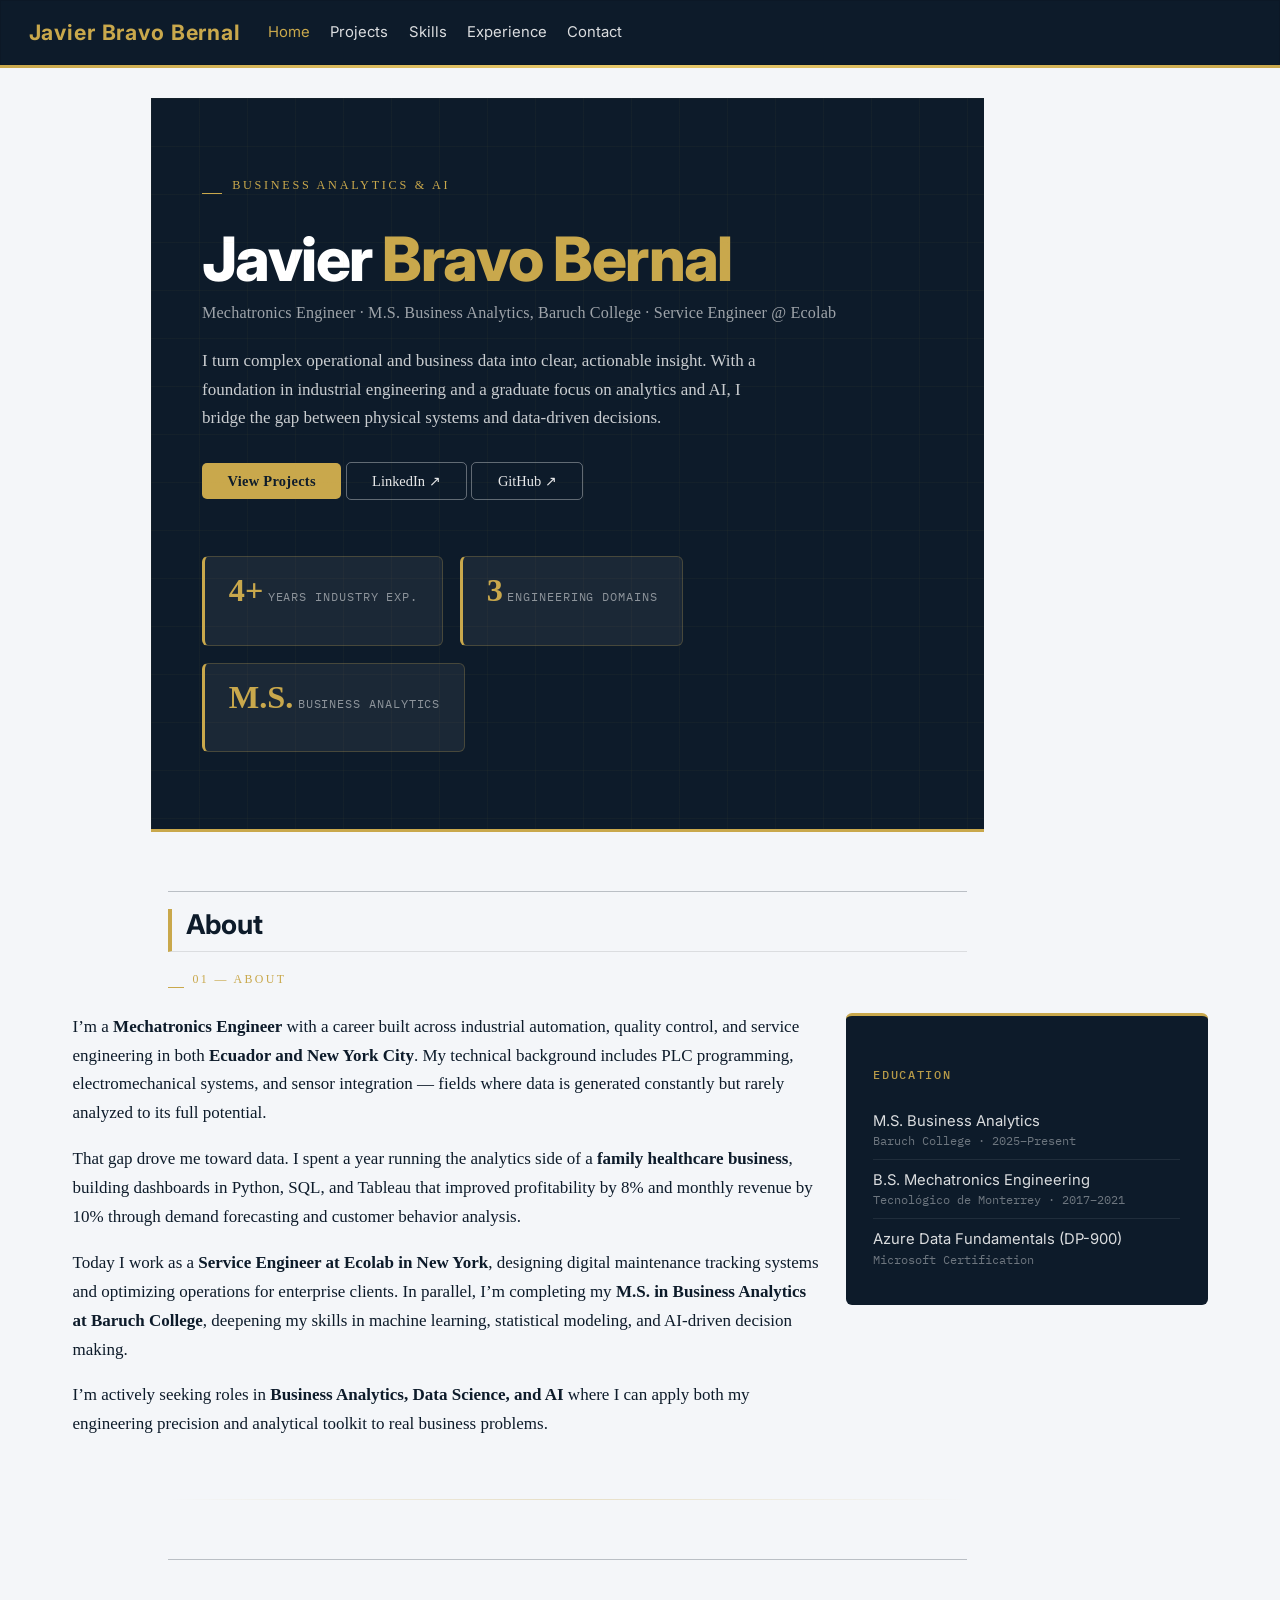
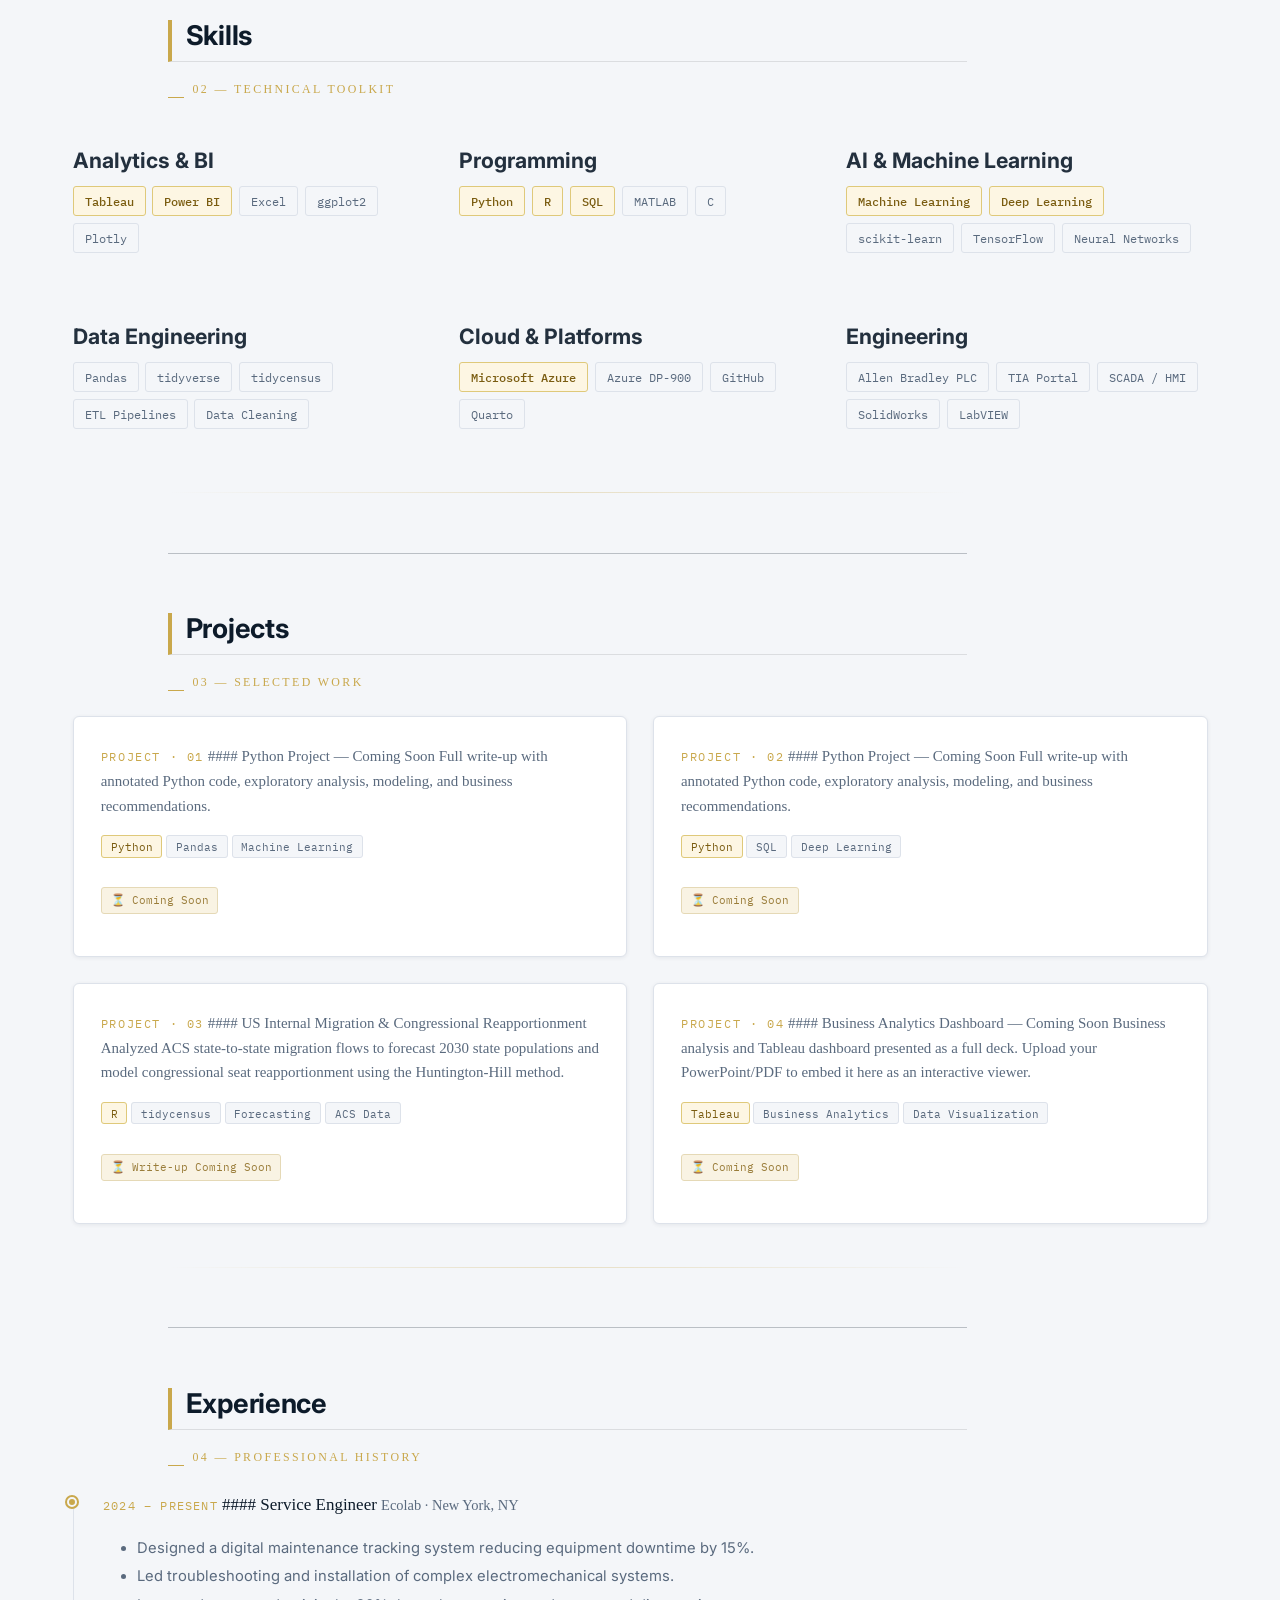
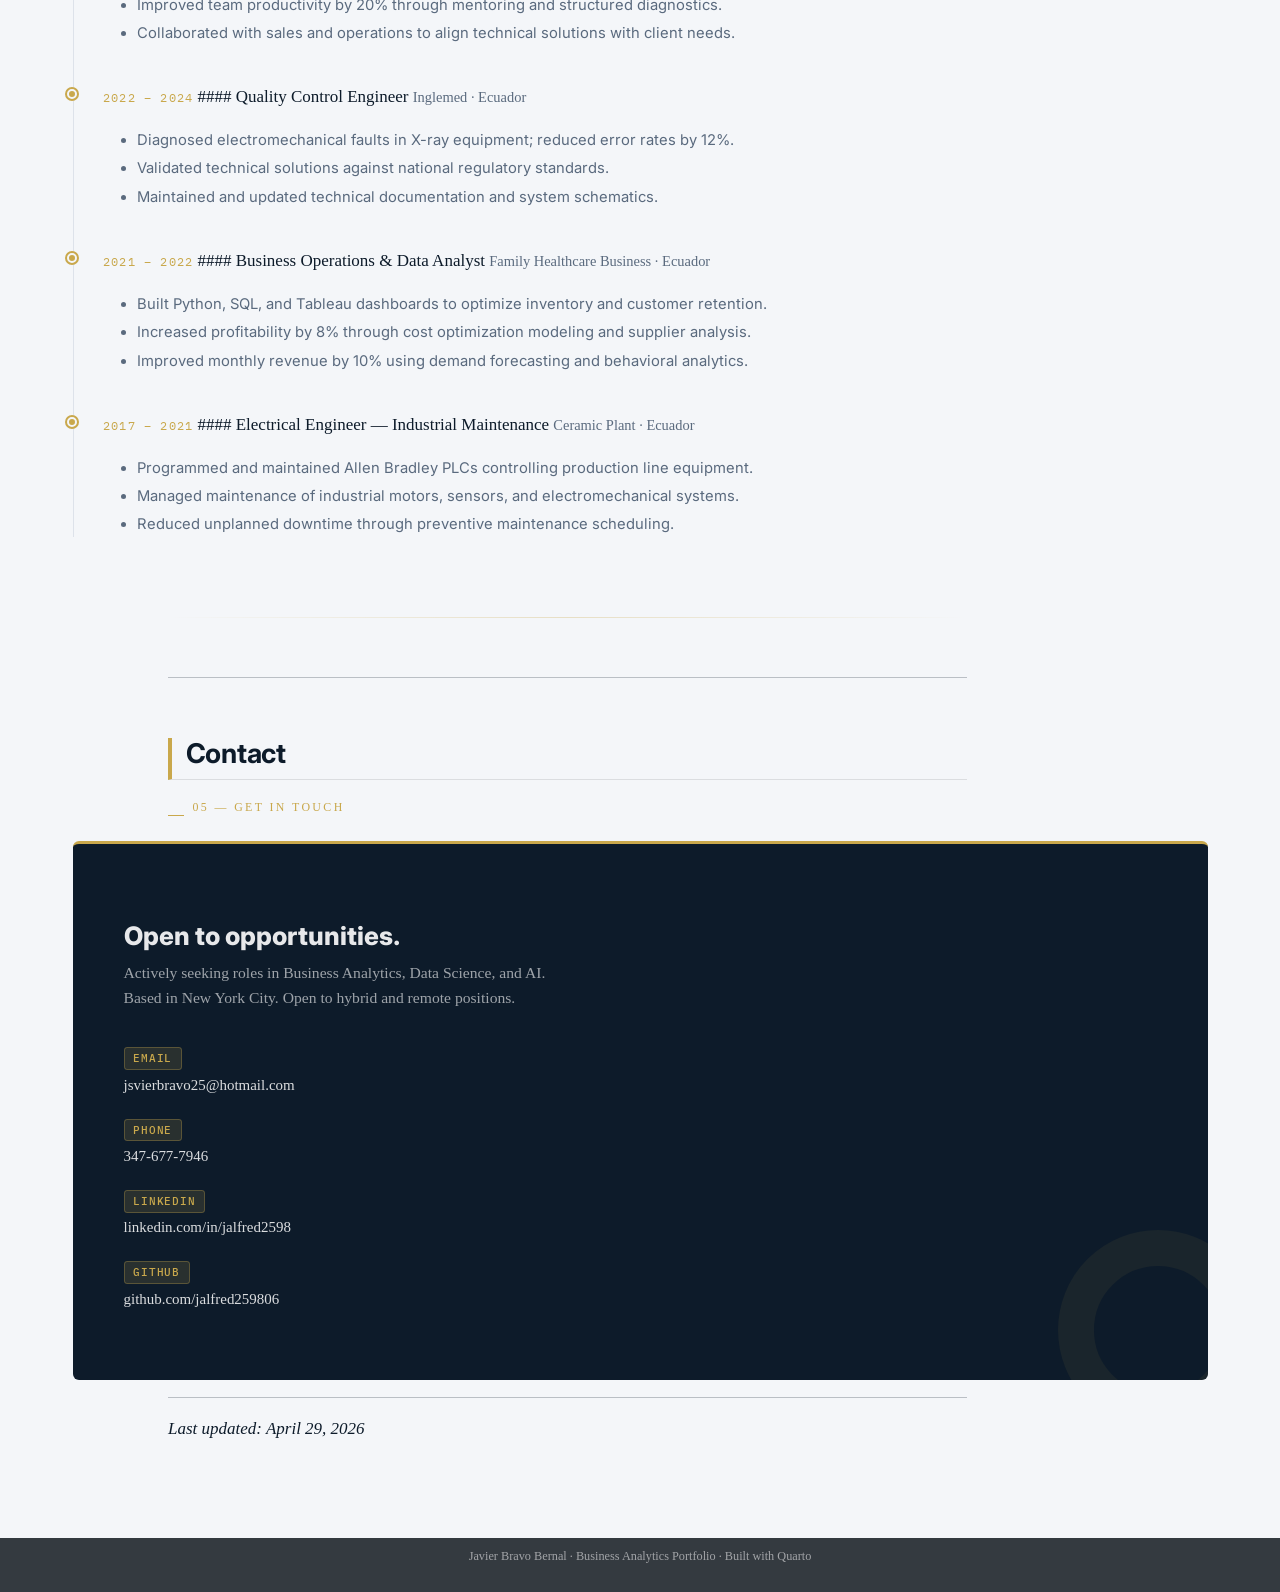
==== commit dfaece00: "ver44" ====
--- a/docs/index.html
+++ b/docs/index.html
@@ -20,392 +20,333 @@
   margin: 0 0.8em 0.2em -1em; /* quarto-specific, see https://github.com/quarto-dev/quarto-cli/issues/4556 */ 
   vertical-align: middle;
 }
-.display.math{display: block; text-align: center; margin: 0.5rem auto;}
 </style>
 
 
+<script src="site_libs/quarto-nav/quarto-nav.js"></script>
+<script src="site_libs/quarto-nav/headroom.min.js"></script>
 <script src="site_libs/clipboard/clipboard.min.js"></script>
-<script src="site_libs/quarto-html/tabby.min.js"></script>
+<script src="site_libs/quarto-search/autocomplete.umd.js"></script>
+<script src="site_libs/quarto-search/fuse.min.js"></script>
+<script src="site_libs/quarto-search/quarto-search.js"></script>
+<meta name="quarto:offset" content="./">
+<script src="site_libs/quarto-html/quarto.js" type="module"></script>
+<script src="site_libs/quarto-html/tabsets/tabsets.js" type="module"></script>
+<script src="site_libs/quarto-html/axe/axe-check.js" type="module"></script>
 <script src="site_libs/quarto-html/popper.min.js"></script>
 <script src="site_libs/quarto-html/tippy.umd.min.js"></script>
 <script src="site_libs/quarto-html/anchor.min.js"></script>
 <link href="site_libs/quarto-html/tippy.css" rel="stylesheet">
-<link href="site_libs/quarto-html/light-border.css" rel="stylesheet">
-<link href="site_libs/quarto-html/quarto-html-734cb40618f438257b19a1e532635a32.min.css" rel="stylesheet" append-hash="true" data-mode="light">
-<link href="site_libs/quarto-html/quarto-syntax-highlighting-ed96de9b727972fe78a7b5d16c58bf87.css" rel="stylesheet" id="quarto-text-highlighting-styles">
-
-
-<link rel="stylesheet" href="styles.css">
+<link href="site_libs/quarto-html/quarto-syntax-highlighting-8f78bad36740733fa4acb35e15e408cb.css" rel="stylesheet" id="quarto-text-highlighting-styles">
+<script src="site_libs/bootstrap/bootstrap.min.js"></script>
+<link href="site_libs/bootstrap/bootstrap-icons.css" rel="stylesheet">
+<link href="site_libs/bootstrap/bootstrap-c3c9c04b2be52e41969054f776838d09.min.css" rel="stylesheet" append-hash="true" id="quarto-bootstrap" data-mode="light">
+<script id="quarto-search-options" type="application/json">{
+  "location": "navbar",
+  "copy-button": false,
+  "collapse-after": 3,
+  "panel-placement": "end",
+  "type": "overlay",
+  "limit": 50,
+  "keyboard-shortcut": [
+    "f",
+    "/",
+    "s"
+  ],
+  "show-item-context": false,
+  "language": {
+    "search-no-results-text": "No results",
+    "search-matching-documents-text": "matching documents",
+    "search-copy-link-title": "Copy link to search",
+    "search-hide-matches-text": "Hide additional matches",
+    "search-more-match-text": "more match in this document",
+    "search-more-matches-text": "more matches in this document",
+    "search-clear-button-title": "Clear",
+    "search-text-placeholder": "",
+    "search-detached-cancel-button-title": "Cancel",
+    "search-submit-button-title": "Submit",
+    "search-label": "Search"
+  }
+}</script>
+
+
 </head>
 
-<body>
-
-
-
-
-
-<!-- ══════════════════════════════════════════════════════
-     HERO
-══════════════════════════════════════════════════════ -->
-<section class="hero">
-<div class="hero-inner">
-<pre><code>&lt;div&gt;
-  &lt;div class="hero-eyebrow"&gt;Business Analytics &amp;amp; AI&lt;/div&gt;
-  &lt;h1&gt;Javier&lt;br&gt;&lt;span&gt;Bravo Bernal&lt;/span&gt;&lt;/h1&gt;
-  &lt;p class="hero-role"&gt;
-    Mechatronics Engineer &amp;nbsp;·&amp;nbsp; M.S. Business Analytics, Baruch College &amp;nbsp;·&amp;nbsp; Service Engineer @ Ecolab
-  &lt;/p&gt;
-  &lt;p class="hero-desc"&gt;
-    I turn complex operational and business data into clear, actionable insight.
-    With a foundation in industrial engineering and a graduate focus on analytics and AI,
-    I bridge the gap between physical systems and data-driven decisions.
-  &lt;/p&gt;
-  &lt;div class="hero-actions"&gt;
-    &lt;a href="#projects" class="btn btn-gold"&gt;View Projects&lt;/a&gt;
-    &lt;a href="https://www.linkedin.com/in/jalfred2598/" target="_blank" class="btn btn-outline"&gt;LinkedIn ↗&lt;/a&gt;
-    &lt;a href="https://github.com/jalfred259806" target="_blank" class="btn btn-outline"&gt;GitHub ↗&lt;/a&gt;
-  &lt;/div&gt;
-&lt;/div&gt;
-&lt;div class="hero-stats"&gt;
-  &lt;div class="stat-card"&gt;
-    &lt;div class="stat-num"&gt;4+&lt;/div&gt;
-    &lt;div class="stat-label"&gt;Years Industry Exp.&lt;/div&gt;
-  &lt;/div&gt;
-  &lt;div class="stat-card"&gt;
-    &lt;div class="stat-num"&gt;3&lt;/div&gt;
-    &lt;div class="stat-label"&gt;Engineering Domains&lt;/div&gt;
-  &lt;/div&gt;
-  &lt;div class="stat-card"&gt;
-    &lt;div class="stat-num"&gt;M.S.&lt;/div&gt;
-    &lt;div class="stat-label"&gt;Business Analytics&lt;/div&gt;
-  &lt;/div&gt;
-&lt;/div&gt;</code></pre>
-</div>
-</section>
+<body class="nav-fixed quarto-light">
+
+<div id="quarto-search-results"></div>
+  <header id="quarto-header" class="headroom fixed-top">
+    <nav class="navbar navbar-expand-lg " data-bs-theme="dark">
+      <div class="navbar-container container-fluid">
+      <div class="navbar-brand-container mx-auto">
+    <a class="navbar-brand" href="./index.html">
+    <span class="navbar-title">Javier Bravo Bernal</span>
+    </a>
+  </div>
+          <button class="navbar-toggler" type="button" data-bs-toggle="collapse" data-bs-target="#navbarCollapse" aria-controls="navbarCollapse" role="menu" aria-expanded="false" aria-label="Toggle navigation" onclick="if (window.quartoToggleHeadroom) { window.quartoToggleHeadroom(); }">
+  <span class="navbar-toggler-icon"></span>
+</button>
+          <div class="collapse navbar-collapse" id="navbarCollapse">
+            <ul class="navbar-nav navbar-nav-scroll me-auto">
+  <li class="nav-item">
+    <a class="nav-link active" href="./index.html" aria-current="page"> 
+<span class="menu-text">Home</span></a>
+  </li>  
+  <li class="nav-item">
+    <a class="nav-link" href="./index.html#projects"> 
+<span class="menu-text">Projects</span></a>
+  </li>  
+  <li class="nav-item">
+    <a class="nav-link" href="./index.html#skills"> 
+<span class="menu-text">Skills</span></a>
+  </li>  
+  <li class="nav-item">
+    <a class="nav-link" href="./index.html#experience"> 
+<span class="menu-text">Experience</span></a>
+  </li>  
+  <li class="nav-item">
+    <a class="nav-link" href="./index.html#contact"> 
+<span class="menu-text">Contact</span></a>
+  </li>  
+</ul>
+          </div> <!-- /navcollapse -->
+            <div class="quarto-navbar-tools">
+</div>
+      </div> <!-- /container-fluid -->
+    </nav>
+</header>
+<!-- content -->
+<div id="quarto-content" class="quarto-container page-columns page-rows-contents page-layout-full page-navbar">
+<!-- sidebar -->
+<!-- margin-sidebar -->
+    
+<!-- main -->
+<main class="content page-columns page-full column-body" id="quarto-document-content"><header id="title-block-header" class="quarto-title-block"></header>
+
+
+
+
+<div class="hero-banner">
+<div class="hero-eyebrow">
+<p>Business Analytics &amp; AI</p>
+</div>
+<section id="javier-bravo-bernal" class="level1">
+<h1>Javier <span style="color:#c9a84c">Bravo Bernal</span></h1>
+<div class="hero-role">
+<p>Mechatronics Engineer · M.S. Business Analytics, Baruch College · Service Engineer @ Ecolab</p>
+</div>
+<div class="hero-desc">
+<p>I turn complex operational and business data into clear, actionable insight. With a foundation in industrial engineering and a graduate focus on analytics and AI, I bridge the gap between physical systems and data-driven decisions.</p>
+</div>
+<div class="hero-btns">
+<p><a href="#projects" class="btn-hero-gold">View Projects</a> <a href="https://www.linkedin.com/in/jalfred2598/" class="btn-hero-outline" target="_blank">LinkedIn ↗</a> <a href="https://github.com/jalfred259806" class="btn-hero-outline" target="_blank">GitHub ↗</a></p>
+</div>
+<div class="stat-grid">
+<div class="stat-item">
+<p><span class="stat-num">4+</span> <span class="stat-label">Years Industry Exp.</span></p>
+</div>
+<div class="stat-item">
+<p><span class="stat-num">3</span> <span class="stat-label">Engineering Domains</span></p>
+</div>
+<div class="stat-item">
+<p><span class="stat-num">M.S.</span> <span class="stat-label">Business Analytics</span></p>
+</div>
+</div>
+</section>
+</div>
+<hr>
+<section id="about" class="level2 page-columns page-full">
+<h2 class="anchored" data-anchor-id="about">About</h2>
+<div class="eyebrow">
+<p>01 — About</p>
+</div>
+<div class="column-page">
+<div class="grid">
+<div class="g-col-8">
+<p>I’m a <strong>Mechatronics Engineer</strong> with a career built across industrial automation, quality control, and service engineering in both <strong>Ecuador and New York City</strong>. My technical background includes PLC programming, electromechanical systems, and sensor integration — fields where data is generated constantly but rarely analyzed to its full potential.</p>
+<p>That gap drove me toward data. I spent a year running the analytics side of a <strong>family healthcare business</strong>, building dashboards in Python, SQL, and Tableau that improved profitability by 8% and monthly revenue by 10% through demand forecasting and customer behavior analysis.</p>
+<p>Today I work as a <strong>Service Engineer at Ecolab in New York</strong>, designing digital maintenance tracking systems and optimizing operations for enterprise clients. In parallel, I’m completing my <strong>M.S. in Business Analytics at Baruch College</strong>, deepening my skills in machine learning, statistical modeling, and AI-driven decision making.</p>
+<p>I’m actively seeking roles in <strong>Business Analytics, Data Science, and AI</strong> where I can apply both my engineering precision and analytical toolkit to real business problems.</p>
+</div>
+<div class="g-col-4">
+<section id="education" class="level4 info-card">
+<h4 class="anchored" data-anchor-id="education">Education</h4>
+<ul>
+<li>M.S. Business Analytics <em>Baruch College · 2025–Present</em></li>
+<li>B.S. Mechatronics Engineering <em>Tecnológico de Monterrey · 2017–2021</em></li>
+<li>Azure Data Fundamentals (DP-900) <em>Microsoft Certification</em></li>
+</ul>
+</section>
+</div>
+</div>
+</div>
 <div class="gold-divider">
 
 </div>
-<!-- ══════════════════════════════════════════════════════
-     ABOUT
-══════════════════════════════════════════════════════ -->
-<section id="about">
-<div class="section-eyebrow">
-01 — About
-</div>
-<div class="section-title">
-Engineering Meets Analytics
-</div>
-<div class="about-grid">
-<pre><code>&lt;div class="about-text"&gt;
-  &lt;p&gt;
-    I'm a &lt;strong&gt;Mechatronics Engineer&lt;/strong&gt; with a career built across
-    industrial automation, quality control, and service engineering in both
-    &lt;strong&gt;Ecuador and New York City&lt;/strong&gt;. My technical background
-    includes PLC programming, electromechanical systems, and sensor integration —
-    fields where data is generated constantly but rarely analyzed to its full potential.
-  &lt;/p&gt;
-  &lt;p&gt;
-    That gap drove me toward data. I spent a year running the analytics side of a
-    &lt;strong&gt;family healthcare business&lt;/strong&gt;, building dashboards in Python,
-    SQL, and Tableau that improved profitability by 8% and monthly revenue by 10%
-    through demand forecasting and customer behavior analysis.
-  &lt;/p&gt;
-  &lt;p&gt;
-    Today I work as a &lt;strong&gt;Service Engineer at Ecolab in New York&lt;/strong&gt;,
-    designing digital maintenance tracking systems and optimizing operations for
-    enterprise clients. In parallel, I'm completing my
-    &lt;strong&gt;M.S. in Business Analytics at Baruch College&lt;/strong&gt;, deepening my
-    skills in machine learning, statistical modeling, and AI-driven decision making.
-  &lt;/p&gt;
-  &lt;p&gt;
-    I'm actively seeking roles in &lt;strong&gt;Business Analytics, Data Science,
-    and AI&lt;/strong&gt; where I can apply both my engineering precision and
-    analytical toolkit to real business problems.
-  &lt;/p&gt;
-&lt;/div&gt;
-&lt;div class="info-card"&gt;
-  &lt;h4&gt;Education&lt;/h4&gt;
-  &lt;ul&gt;
-    &lt;li&gt;
-      M.S. Business Analytics
-      &lt;em&gt;Baruch College · 2025 – Present&lt;/em&gt;
-    &lt;/li&gt;
-    &lt;li&gt;
-      B.S. Mechatronics Engineering
-      &lt;em&gt;Tecnológico de Monterrey · 2017 – 2021&lt;/em&gt;
-    &lt;/li&gt;
-    &lt;li&gt;
-      Azure Data Fundamentals (DP-900)
-      &lt;em&gt;Microsoft Certification&lt;/em&gt;
-    &lt;/li&gt;
-  &lt;/ul&gt;
-&lt;/div&gt;</code></pre>
-</div>
-</section>
+<hr>
+</section>
+<section id="skills" class="level2 page-columns page-full">
+<h2 class="anchored" data-anchor-id="skills">Skills</h2>
+<div class="eyebrow">
+<p>02 — Technical Toolkit</p>
+</div>
+<div class="column-page">
+<div class="grid">
+<section id="analytics-bi" class="level4 g-col-4">
+<h4 class="anchored" data-anchor-id="analytics-bi">Analytics &amp; BI</h4>
+<p><span class="skill-pill core">Tableau</span> <span class="skill-pill core">Power BI</span> <span class="skill-pill">Excel</span> <span class="skill-pill">ggplot2</span> <span class="skill-pill">Plotly</span></p>
+</section>
+<section id="programming" class="level4 g-col-4">
+<h4 class="anchored" data-anchor-id="programming">Programming</h4>
+<p><span class="skill-pill core">Python</span> <span class="skill-pill core">R</span> <span class="skill-pill core">SQL</span> <span class="skill-pill">MATLAB</span> <span class="skill-pill">C</span></p>
+</section>
+<section id="ai-machine-learning" class="level4 g-col-4">
+<h4 class="anchored" data-anchor-id="ai-machine-learning">AI &amp; Machine Learning</h4>
+<p><span class="skill-pill core">Machine Learning</span> <span class="skill-pill core">Deep Learning</span> <span class="skill-pill">scikit-learn</span> <span class="skill-pill">TensorFlow</span> <span class="skill-pill">Neural Networks</span></p>
+</section>
+<section id="data-engineering" class="level4 g-col-4">
+<h4 class="anchored" data-anchor-id="data-engineering">Data Engineering</h4>
+<p><span class="skill-pill">Pandas</span> <span class="skill-pill">tidyverse</span> <span class="skill-pill">tidycensus</span> <span class="skill-pill">ETL Pipelines</span> <span class="skill-pill">Data Cleaning</span></p>
+</section>
+<section id="cloud-platforms" class="level4 g-col-4">
+<h4 class="anchored" data-anchor-id="cloud-platforms">Cloud &amp; Platforms</h4>
+<p><span class="skill-pill core">Microsoft Azure</span> <span class="skill-pill">Azure DP-900</span> <span class="skill-pill">GitHub</span> <span class="skill-pill">Quarto</span></p>
+</section>
+<section id="engineering" class="level4 g-col-4">
+<h4 class="anchored" data-anchor-id="engineering">Engineering</h4>
+<p><span class="skill-pill">Allen Bradley PLC</span> <span class="skill-pill">TIA Portal</span> <span class="skill-pill">SCADA / HMI</span> <span class="skill-pill">SolidWorks</span> <span class="skill-pill">LabVIEW</span></p>
+</section>
+</div>
+</div>
 <div class="gold-divider">
 
 </div>
-<!-- ══════════════════════════════════════════════════════
-     SKILLS
-══════════════════════════════════════════════════════ -->
-<div id="skills" class="section-full">
-<section>
-<pre><code>&lt;div class="section-eyebrow"&gt;02 &amp;mdash; Skills&lt;/div&gt;
-&lt;div class="section-title"&gt;Technical Toolkit&lt;/div&gt;
-&lt;div class="skills-grid"&gt;
-
-  &lt;div class="skill-group"&gt;
-    &lt;h4&gt;Analytics &amp;amp; BI&lt;/h4&gt;
-    &lt;span class="skill-pill highlight"&gt;Tableau&lt;/span&gt;
-    &lt;span class="skill-pill highlight"&gt;Power BI&lt;/span&gt;
-    &lt;span class="skill-pill"&gt;Excel&lt;/span&gt;
-    &lt;span class="skill-pill"&gt;ggplot2&lt;/span&gt;
-    &lt;span class="skill-pill"&gt;Plotly&lt;/span&gt;
-  &lt;/div&gt;
-
-  &lt;div class="skill-group"&gt;
-    &lt;h4&gt;Programming&lt;/h4&gt;
-    &lt;span class="skill-pill highlight"&gt;Python&lt;/span&gt;
-    &lt;span class="skill-pill highlight"&gt;R&lt;/span&gt;
-    &lt;span class="skill-pill"&gt;SQL&lt;/span&gt;
-    &lt;span class="skill-pill"&gt;MATLAB&lt;/span&gt;
-    &lt;span class="skill-pill"&gt;C&lt;/span&gt;
-  &lt;/div&gt;
-
-  &lt;div class="skill-group"&gt;
-    &lt;h4&gt;AI &amp;amp; Machine Learning&lt;/h4&gt;
-    &lt;span class="skill-pill highlight"&gt;Machine Learning&lt;/span&gt;
-    &lt;span class="skill-pill highlight"&gt;Deep Learning&lt;/span&gt;
-    &lt;span class="skill-pill"&gt;scikit-learn&lt;/span&gt;
-    &lt;span class="skill-pill"&gt;TensorFlow&lt;/span&gt;
-    &lt;span class="skill-pill"&gt;Neural Networks&lt;/span&gt;
-  &lt;/div&gt;
-
-  &lt;div class="skill-group"&gt;
-    &lt;h4&gt;Data Engineering&lt;/h4&gt;
-    &lt;span class="skill-pill"&gt;Pandas&lt;/span&gt;
-    &lt;span class="skill-pill"&gt;tidyverse&lt;/span&gt;
-    &lt;span class="skill-pill"&gt;tidycensus&lt;/span&gt;
-    &lt;span class="skill-pill"&gt;ETL Pipelines&lt;/span&gt;
-    &lt;span class="skill-pill"&gt;Data Cleaning&lt;/span&gt;
-  &lt;/div&gt;
-
-  &lt;div class="skill-group"&gt;
-    &lt;h4&gt;Cloud &amp;amp; Platforms&lt;/h4&gt;
-    &lt;span class="skill-pill highlight"&gt;Microsoft Azure&lt;/span&gt;
-    &lt;span class="skill-pill"&gt;Azure DP-900&lt;/span&gt;
-    &lt;span class="skill-pill"&gt;GitHub&lt;/span&gt;
-    &lt;span class="skill-pill"&gt;Quarto&lt;/span&gt;
-  &lt;/div&gt;
-
-  &lt;div class="skill-group"&gt;
-    &lt;h4&gt;Engineering&lt;/h4&gt;
-    &lt;span class="skill-pill"&gt;Allen Bradley PLC&lt;/span&gt;
-    &lt;span class="skill-pill"&gt;TIA Portal&lt;/span&gt;
-    &lt;span class="skill-pill"&gt;SCADA / HMI&lt;/span&gt;
-    &lt;span class="skill-pill"&gt;SolidWorks&lt;/span&gt;
-    &lt;span class="skill-pill"&gt;LabVIEW&lt;/span&gt;
-  &lt;/div&gt;
-
-&lt;/div&gt;</code></pre>
-</section>
+<hr>
+</section>
+<section id="projects" class="level2 page-columns page-full">
+<h2 class="anchored" data-anchor-id="projects">Projects</h2>
+<div class="eyebrow">
+<p>03 — Selected Work</p>
+</div>
+<div class="column-page">
+<div class="grid">
+<div class="g-col-6">
+<div class="proj-card">
+<p><span class="proj-num">Project · 01</span> #### Python Project — Coming Soon Full write-up with annotated Python code, exploratory analysis, modeling, and business recommendations.</p>
+<div class="proj-tags">
+<p><span class="proj-tag gold">Python</span> <span class="proj-tag">Pandas</span> <span class="proj-tag">Machine Learning</span></p>
+</div>
+<p><span class="badge-soon">⏳ Coming Soon</span></p>
+</div>
+</div>
+<div class="g-col-6">
+<div class="proj-card">
+<p><span class="proj-num">Project · 02</span> #### Python Project — Coming Soon Full write-up with annotated Python code, exploratory analysis, modeling, and business recommendations.</p>
+<div class="proj-tags">
+<p><span class="proj-tag gold">Python</span> <span class="proj-tag">SQL</span> <span class="proj-tag">Deep Learning</span></p>
+</div>
+<p><span class="badge-soon">⏳ Coming Soon</span></p>
+</div>
+</div>
+<div class="g-col-6">
+<div class="proj-card">
+<p><span class="proj-num">Project · 03</span> #### US Internal Migration &amp; Congressional Reapportionment Analyzed ACS state-to-state migration flows to forecast 2030 state populations and model congressional seat reapportionment using the Huntington-Hill method.</p>
+<div class="proj-tags">
+<p><span class="proj-tag gold">R</span> <span class="proj-tag">tidycensus</span> <span class="proj-tag">Forecasting</span> <span class="proj-tag">ACS Data</span></p>
+</div>
+<p><span class="badge-soon">⏳ Write-up Coming Soon</span></p>
+</div>
+</div>
+<div class="g-col-6">
+<div class="proj-card">
+<p><span class="proj-num">Project · 04</span> #### Business Analytics Dashboard — Coming Soon Business analysis and Tableau dashboard presented as a full deck. Upload your PowerPoint/PDF to embed it here as an interactive viewer.</p>
+<div class="proj-tags">
+<p><span class="proj-tag gold">Tableau</span> <span class="proj-tag">Business Analytics</span> <span class="proj-tag">Data Visualization</span></p>
+</div>
+<p><span class="badge-soon">⏳ Coming Soon</span></p>
+</div>
+</div>
+</div>
 </div>
 <div class="gold-divider">
 
 </div>
-<!-- ══════════════════════════════════════════════════════
-     PROJECTS
-══════════════════════════════════════════════════════ -->
-<section id="projects">
-<div class="section-eyebrow">
-03 — Projects
-</div>
-<div class="section-title">
-Selected Work
-</div>
-<div class="projects-grid">
-<pre><code>&lt;!-- P1 --&gt;
-&lt;div class="project-card"&gt;
-  &lt;div class="proj-number"&gt;Project · 01&lt;/div&gt;
-  &lt;h3&gt;Python Project — Coming Soon&lt;/h3&gt;
-  &lt;p&gt;
-    Full write-up with annotated Python code, exploratory analysis,
-    modeling, and business recommendations. Upload your notebook to add it here.
-  &lt;/p&gt;
-  &lt;div class="tag-row"&gt;
-    &lt;span class="tag gold"&gt;Python&lt;/span&gt;
-    &lt;span class="tag"&gt;Pandas&lt;/span&gt;
-    &lt;span class="tag"&gt;Machine Learning&lt;/span&gt;
-  &lt;/div&gt;
-  &lt;span class="badge-soon"&gt;⏳ Coming Soon&lt;/span&gt;
-&lt;/div&gt;
-
-&lt;!-- P2 --&gt;
-&lt;div class="project-card"&gt;
-  &lt;div class="proj-number"&gt;Project · 02&lt;/div&gt;
-  &lt;h3&gt;Python Project — Coming Soon&lt;/h3&gt;
-  &lt;p&gt;
-    Full write-up with annotated Python code, exploratory analysis,
-    modeling, and business recommendations. Upload your notebook to add it here.
-  &lt;/p&gt;
-  &lt;div class="tag-row"&gt;
-    &lt;span class="tag gold"&gt;Python&lt;/span&gt;
-    &lt;span class="tag"&gt;SQL&lt;/span&gt;
-    &lt;span class="tag"&gt;Deep Learning&lt;/span&gt;
-  &lt;/div&gt;
-  &lt;span class="badge-soon"&gt;⏳ Coming Soon&lt;/span&gt;
-&lt;/div&gt;
-
-&lt;!-- P3 — Migration analysis (already exists) --&gt;
-&lt;div class="project-card"&gt;
-  &lt;div class="proj-number"&gt;Project · 03&lt;/div&gt;
-  &lt;h3&gt;US Internal Migration &amp;amp; Congressional Reapportionment&lt;/h3&gt;
-  &lt;p&gt;
-    Analyzed ACS state-to-state migration flows to forecast 2030 state
-    populations and model congressional seat reapportionment using the
-    Huntington-Hill method.
-  &lt;/p&gt;
-  &lt;div class="tag-row"&gt;
-    &lt;span class="tag gold"&gt;R&lt;/span&gt;
-    &lt;span class="tag"&gt;tidycensus&lt;/span&gt;
-    &lt;span class="tag"&gt;Forecasting&lt;/span&gt;
-    &lt;span class="tag"&gt;ACS Data&lt;/span&gt;
-  &lt;/div&gt;
-  &lt;span class="badge-soon"&gt;⏳ Write-up Coming Soon&lt;/span&gt;
-&lt;/div&gt;
-
-&lt;!-- P4 — Business / Tableau --&gt;
-&lt;div class="project-card"&gt;
-  &lt;div class="proj-number"&gt;Project · 04&lt;/div&gt;
-  &lt;h3&gt;Business Analytics Dashboard — Coming Soon&lt;/h3&gt;
-  &lt;p&gt;
-    Business analysis and Tableau dashboard presented as a full deck.
-    Upload your PowerPoint/PDF to embed it here as an interactive viewer.
-  &lt;/p&gt;
-  &lt;div class="tag-row"&gt;
-    &lt;span class="tag gold"&gt;Tableau&lt;/span&gt;
-    &lt;span class="tag"&gt;Business Analytics&lt;/span&gt;
-    &lt;span class="tag"&gt;Data Visualization&lt;/span&gt;
-  &lt;/div&gt;
-  &lt;span class="badge-soon"&gt;⏳ Coming Soon&lt;/span&gt;
-&lt;/div&gt;</code></pre>
-</div>
-</section>
+<hr>
+</section>
+<section id="experience" class="level2 page-columns page-full">
+<h2 class="anchored" data-anchor-id="experience">Experience</h2>
+<div class="eyebrow">
+<p>04 — Professional History</p>
+</div>
+<div class="column-page">
+<div class="timeline">
+<div class="tl-item">
+<p><span class="tl-date">2024 – Present</span> #### Service Engineer <span class="tl-company">Ecolab · New York, NY</span></p>
+<ul>
+<li>Designed a digital maintenance tracking system reducing equipment downtime by 15%.</li>
+<li>Led troubleshooting and installation of complex electromechanical systems.</li>
+<li>Improved team productivity by 20% through mentoring and structured diagnostics.</li>
+<li>Collaborated with sales and operations to align technical solutions with client needs.</li>
+</ul>
+</div>
+<div class="tl-item">
+<p><span class="tl-date">2022 – 2024</span> #### Quality Control Engineer <span class="tl-company">Inglemed · Ecuador</span></p>
+<ul>
+<li>Diagnosed electromechanical faults in X-ray equipment; reduced error rates by 12%.</li>
+<li>Validated technical solutions against national regulatory standards.</li>
+<li>Maintained and updated technical documentation and system schematics.</li>
+</ul>
+</div>
+<div class="tl-item">
+<p><span class="tl-date">2021 – 2022</span> #### Business Operations &amp; Data Analyst <span class="tl-company">Family Healthcare Business · Ecuador</span></p>
+<ul>
+<li>Built Python, SQL, and Tableau dashboards to optimize inventory and customer retention.</li>
+<li>Increased profitability by 8% through cost optimization modeling and supplier analysis.</li>
+<li>Improved monthly revenue by 10% using demand forecasting and behavioral analytics.</li>
+</ul>
+</div>
+<div class="tl-item">
+<p><span class="tl-date">2017 – 2021</span> #### Electrical Engineer — Industrial Maintenance <span class="tl-company">Ceramic Plant · Ecuador</span></p>
+<ul>
+<li>Programmed and maintained Allen Bradley PLCs controlling production line equipment.</li>
+<li>Managed maintenance of industrial motors, sensors, and electromechanical systems.</li>
+<li>Reduced unplanned downtime through preventive maintenance scheduling.</li>
+</ul>
+</div>
+</div>
+</div>
 <div class="gold-divider">
 
 </div>
-<!-- ══════════════════════════════════════════════════════
-     EXPERIENCE
-══════════════════════════════════════════════════════ -->
-<div id="experience" class="section-full">
-<section>
-<pre><code>&lt;div class="section-eyebrow"&gt;04 &amp;mdash; Experience&lt;/div&gt;
-&lt;div class="section-title"&gt;Professional History&lt;/div&gt;
-&lt;div class="timeline"&gt;
-
-  &lt;div class="tl-item"&gt;
-    &lt;div class="tl-date"&gt;2024 – Present&lt;/div&gt;
-    &lt;h4&gt;Service Engineer&lt;/h4&gt;
-    &lt;div class="tl-company"&gt;Ecolab &amp;nbsp;·&amp;nbsp; New York, NY&lt;/div&gt;
-    &lt;ul&gt;
-      &lt;li&gt;Designed a digital maintenance tracking system reducing equipment downtime by 15%.&lt;/li&gt;
-      &lt;li&gt;Led troubleshooting and installation of complex electromechanical systems for enterprise clients.&lt;/li&gt;
-      &lt;li&gt;Improved team productivity by 20% through mentoring and structured diagnostic frameworks.&lt;/li&gt;
-      &lt;li&gt;Collaborated with sales and operations to align technical solutions with client business needs.&lt;/li&gt;
-    &lt;/ul&gt;
-  &lt;/div&gt;
-
-  &lt;div class="tl-item"&gt;
-    &lt;div class="tl-date"&gt;2022 – 2024&lt;/div&gt;
-    &lt;h4&gt;Quality Control Engineer&lt;/h4&gt;
-    &lt;div class="tl-company"&gt;Inglemed &amp;nbsp;·&amp;nbsp; Ecuador&lt;/div&gt;
-    &lt;ul&gt;
-      &lt;li&gt;Diagnosed electromechanical faults in X-ray equipment; reduced error rates by 12%.&lt;/li&gt;
-      &lt;li&gt;Validated technical solutions against national regulatory standards.&lt;/li&gt;
-      &lt;li&gt;Maintained and updated technical documentation and system schematics.&lt;/li&gt;
-    &lt;/ul&gt;
-  &lt;/div&gt;
-
-  &lt;div class="tl-item"&gt;
-    &lt;div class="tl-date"&gt;2021 – 2022&lt;/div&gt;
-    &lt;h4&gt;Business Operations &amp;amp; Data Analyst&lt;/h4&gt;
-    &lt;div class="tl-company"&gt;Family Healthcare Business &amp;nbsp;·&amp;nbsp; Ecuador&lt;/div&gt;
-    &lt;ul&gt;
-      &lt;li&gt;Built Python, SQL, and Tableau dashboards to optimize inventory and customer retention.&lt;/li&gt;
-      &lt;li&gt;Increased profitability by 8% through cost optimization modeling and supplier analysis.&lt;/li&gt;
-      &lt;li&gt;Improved monthly revenue by 10% using demand forecasting and customer behavior analytics.&lt;/li&gt;
-    &lt;/ul&gt;
-  &lt;/div&gt;
-
-  &lt;div class="tl-item"&gt;
-    &lt;div class="tl-date"&gt;2017 – 2021&lt;/div&gt;
-    &lt;h4&gt;Electrical Engineer — Industrial Maintenance&lt;/h4&gt;
-    &lt;div class="tl-company"&gt;Ceramic Plant &amp;nbsp;·&amp;nbsp; Ecuador&lt;/div&gt;
-    &lt;ul&gt;
-      &lt;li&gt;Programmed and maintained Allen Bradley PLCs controlling production line equipment.&lt;/li&gt;
-      &lt;li&gt;Managed maintenance of industrial motors, sensors, and electromechanical systems.&lt;/li&gt;
-      &lt;li&gt;Reduced unplanned downtime through preventive maintenance scheduling.&lt;/li&gt;
-    &lt;/ul&gt;
-  &lt;/div&gt;
-
-&lt;/div&gt;</code></pre>
-</section>
-</div>
-<div class="gold-divider">
-
-</div>
-<!-- ══════════════════════════════════════════════════════
-     CONTACT
-══════════════════════════════════════════════════════ -->
-<section id="contact">
-<div class="section-eyebrow">
-05 — Contact
-</div>
-<div class="section-title">
-Get In Touch
-</div>
-<div class="contact-panel">
-<pre><code>&lt;div&gt;
-  &lt;h3&gt;Open to opportunities.&lt;/h3&gt;
-  &lt;p&gt;
-    Actively seeking roles in Business Analytics, Data Science, and AI.
-    Based in New York City. Open to hybrid and remote positions.
-  &lt;/p&gt;
-&lt;/div&gt;
-&lt;div class="contact-list"&gt;
-  &lt;a href="mailto:jsvierbravo25@hotmail.com" class="c-link"&gt;
-    &lt;span class="c-badge"&gt;Email&lt;/span&gt;
-    jsvierbravo25@hotmail.com
-  &lt;/a&gt;
-  &lt;a href="tel:+13476777946" class="c-link"&gt;
-    &lt;span class="c-badge"&gt;Phone&lt;/span&gt;
-    347-677-7946
-  &lt;/a&gt;
-  &lt;a href="https://www.linkedin.com/in/jalfred2598/" target="_blank" class="c-link"&gt;
-    &lt;span class="c-badge"&gt;LinkedIn&lt;/span&gt;
-    linkedin.com/in/jalfred2598
-  &lt;/a&gt;
-  &lt;a href="https://github.com/jalfred259806" target="_blank" class="c-link"&gt;
-    &lt;span class="c-badge"&gt;GitHub&lt;/span&gt;
-    github.com/jalfred259806
-  &lt;/a&gt;
-&lt;/div&gt;</code></pre>
-</div>
-</section>
-<!-- ══════════════════════════════════════════════════════
-     FOOTER
-══════════════════════════════════════════════════════ -->
-<div class="site-footer">
-<p>Last updated: April 29, 2026 &nbsp;—&nbsp; Javier Bravo Bernal &nbsp;—&nbsp; Built with <a href="https://quarto.org" target="_blank">Quarto</a> &amp; R</p>
-</div>
-
-
+<hr>
+</section>
+<section id="contact" class="level2 page-columns page-full">
+<h2 class="anchored" data-anchor-id="contact">Contact</h2>
+<div class="eyebrow">
+<p>05 — Get In Touch</p>
+</div>
+<div class="column-page">
+<section id="open-to-opportunities." class="level3 contact-panel">
+<h3 class="anchored" data-anchor-id="open-to-opportunities.">Open to opportunities.</h3>
+<div class="contact-sub">
+<p>Actively seeking roles in Business Analytics, Data Science, and AI.<br>
+Based in New York City. Open to hybrid and remote positions.</p>
+</div>
+<p><span class="c-badge">Email</span> <a href="mailto:jsvierbravo25@hotmail.com" class="c-link">jsvierbravo25@hotmail.com</a></p>
+<p><span class="c-badge">Phone</span> <a href="tel:+13476777946" class="c-link">347-677-7946</a></p>
+<p><span class="c-badge">LinkedIn</span> <a href="https://www.linkedin.com/in/jalfred2598/" class="c-link" target="_blank">linkedin.com/in/jalfred2598</a></p>
+<p><span class="c-badge">GitHub</span> <a href="https://github.com/jalfred259806" class="c-link" target="_blank">github.com/jalfred259806</a></p>
+</section>
+</div>
+<hr>
+<p><em>Last updated: April 29, 2026</em></p>
+
+
+</section>
+
+</main> <!-- /main -->
 <script id="quarto-html-after-body" type="application/javascript">
   window.document.addEventListener("DOMContentLoaded", function (event) {
-    const tabsets =  window.document.querySelectorAll(".panel-tabset-tabby")
-    tabsets.forEach(function(tabset) {
-      const tabby = new Tabby('#' + tabset.id);
-    });
     const icon = "";
     const anchorJS = new window.AnchorJS();
     anchorJS.options = {
@@ -504,7 +445,7 @@
         },
         interactive: true,
         interactiveBorder: 10,
-        theme: 'light-border',
+        theme: 'quarto',
         placement: 'bottom-start',
       };
       if (contentFn) {
@@ -804,6 +745,20 @@
     }
   });
   </script>
+</div> <!-- /content -->
+<footer class="footer">
+  <div class="nav-footer">
+    <div class="nav-footer-left">
+      &nbsp;
+    </div>   
+    <div class="nav-footer-center">
+<p>Javier Bravo Bernal · Business Analytics Portfolio · Built with Quarto</p>
+</div>
+    <div class="nav-footer-right">
+      &nbsp;
+    </div>
+  </div>
+</footer>
 
 
 
--- a/docs/site_libs/quarto-html/quarto-syntax-highlighting-8f78bad36740733fa4acb35e15e408cb.css
+++ b/docs/site_libs/quarto-html/quarto-syntax-highlighting-8f78bad36740733fa4acb35e15e408cb.css
@@ -0,0 +1,236 @@
+/* quarto syntax highlight colors */
+:root {
+  --quarto-hl-ot-color: #003B4F;
+  --quarto-hl-at-color: #657422;
+  --quarto-hl-ss-color: #20794D;
+  --quarto-hl-an-color: #5E5E5E;
+  --quarto-hl-fu-color: #4758AB;
+  --quarto-hl-st-color: #20794D;
+  --quarto-hl-cf-color: #003B4F;
+  --quarto-hl-op-color: #5E5E5E;
+  --quarto-hl-er-color: #AD0000;
+  --quarto-hl-bn-color: #AD0000;
+  --quarto-hl-al-color: #AD0000;
+  --quarto-hl-va-color: #111111;
+  --quarto-hl-bu-color: inherit;
+  --quarto-hl-ex-color: inherit;
+  --quarto-hl-pp-color: #AD0000;
+  --quarto-hl-in-color: #5E5E5E;
+  --quarto-hl-vs-color: #20794D;
+  --quarto-hl-wa-color: #5E5E5E;
+  --quarto-hl-do-color: #5E5E5E;
+  --quarto-hl-im-color: #00769E;
+  --quarto-hl-ch-color: #20794D;
+  --quarto-hl-dt-color: #AD0000;
+  --quarto-hl-fl-color: #AD0000;
+  --quarto-hl-co-color: #5E5E5E;
+  --quarto-hl-cv-color: #5E5E5E;
+  --quarto-hl-cn-color: #8f5902;
+  --quarto-hl-sc-color: #5E5E5E;
+  --quarto-hl-dv-color: #AD0000;
+  --quarto-hl-kw-color: #003B4F;
+}
+
+/* other quarto variables */
+:root {
+  --quarto-font-monospace: "IBM Plex Mono", monospace;
+}
+
+/* syntax highlight based on Pandoc's rules */
+pre > code.sourceCode > span {
+  color: #003B4F;
+}
+
+code.sourceCode > span {
+  color: #003B4F;
+}
+
+div.sourceCode,
+div.sourceCode pre.sourceCode {
+  color: #003B4F;
+}
+
+/* Normal */
+code span {
+  color: #003B4F;
+}
+
+/* Alert */
+code span.al {
+  color: #AD0000;
+  font-style: inherit;
+}
+
+/* Annotation */
+code span.an {
+  color: #5E5E5E;
+  font-style: inherit;
+}
+
+/* Attribute */
+code span.at {
+  color: #657422;
+  font-style: inherit;
+}
+
+/* BaseN */
+code span.bn {
+  color: #AD0000;
+  font-style: inherit;
+}
+
+/* BuiltIn */
+code span.bu {
+  font-style: inherit;
+}
+
+/* ControlFlow */
+code span.cf {
+  color: #003B4F;
+  font-weight: bold;
+  font-style: inherit;
+}
+
+/* Char */
+code span.ch {
+  color: #20794D;
+  font-style: inherit;
+}
+
+/* Constant */
+code span.cn {
+  color: #8f5902;
+  font-style: inherit;
+}
+
+/* Comment */
+code span.co {
+  color: #5E5E5E;
+  font-style: inherit;
+}
+
+/* CommentVar */
+code span.cv {
+  color: #5E5E5E;
+  font-style: italic;
+}
+
+/* Documentation */
+code span.do {
+  color: #5E5E5E;
+  font-style: italic;
+}
+
+/* DataType */
+code span.dt {
+  color: #AD0000;
+  font-style: inherit;
+}
+
+/* DecVal */
+code span.dv {
+  color: #AD0000;
+  font-style: inherit;
+}
+
+/* Error */
+code span.er {
+  color: #AD0000;
+  font-style: inherit;
+}
+
+/* Extension */
+code span.ex {
+  font-style: inherit;
+}
+
+/* Float */
+code span.fl {
+  color: #AD0000;
+  font-style: inherit;
+}
+
+/* Function */
+code span.fu {
+  color: #4758AB;
+  font-style: inherit;
+}
+
+/* Import */
+code span.im {
+  color: #00769E;
+  font-style: inherit;
+}
+
+/* Information */
+code span.in {
+  color: #5E5E5E;
+  font-style: inherit;
+}
+
+/* Keyword */
+code span.kw {
+  color: #003B4F;
+  font-weight: bold;
+  font-style: inherit;
+}
+
+/* Operator */
+code span.op {
+  color: #5E5E5E;
+  font-style: inherit;
+}
+
+/* Other */
+code span.ot {
+  color: #003B4F;
+  font-style: inherit;
+}
+
+/* Preprocessor */
+code span.pp {
+  color: #AD0000;
+  font-style: inherit;
+}
+
+/* SpecialChar */
+code span.sc {
+  color: #5E5E5E;
+  font-style: inherit;
+}
+
+/* SpecialString */
+code span.ss {
+  color: #20794D;
+  font-style: inherit;
+}
+
+/* String */
+code span.st {
+  color: #20794D;
+  font-style: inherit;
+}
+
+/* Variable */
+code span.va {
+  color: #111111;
+  font-style: inherit;
+}
+
+/* VerbatimString */
+code span.vs {
+  color: #20794D;
+  font-style: inherit;
+}
+
+/* Warning */
+code span.wa {
+  color: #5E5E5E;
+  font-style: italic;
+}
+
+.prevent-inlining {
+  content: "</";
+}
+
+/*# sourceMappingURL=0b1d6704141e399972c5abff007032a1.css.map */
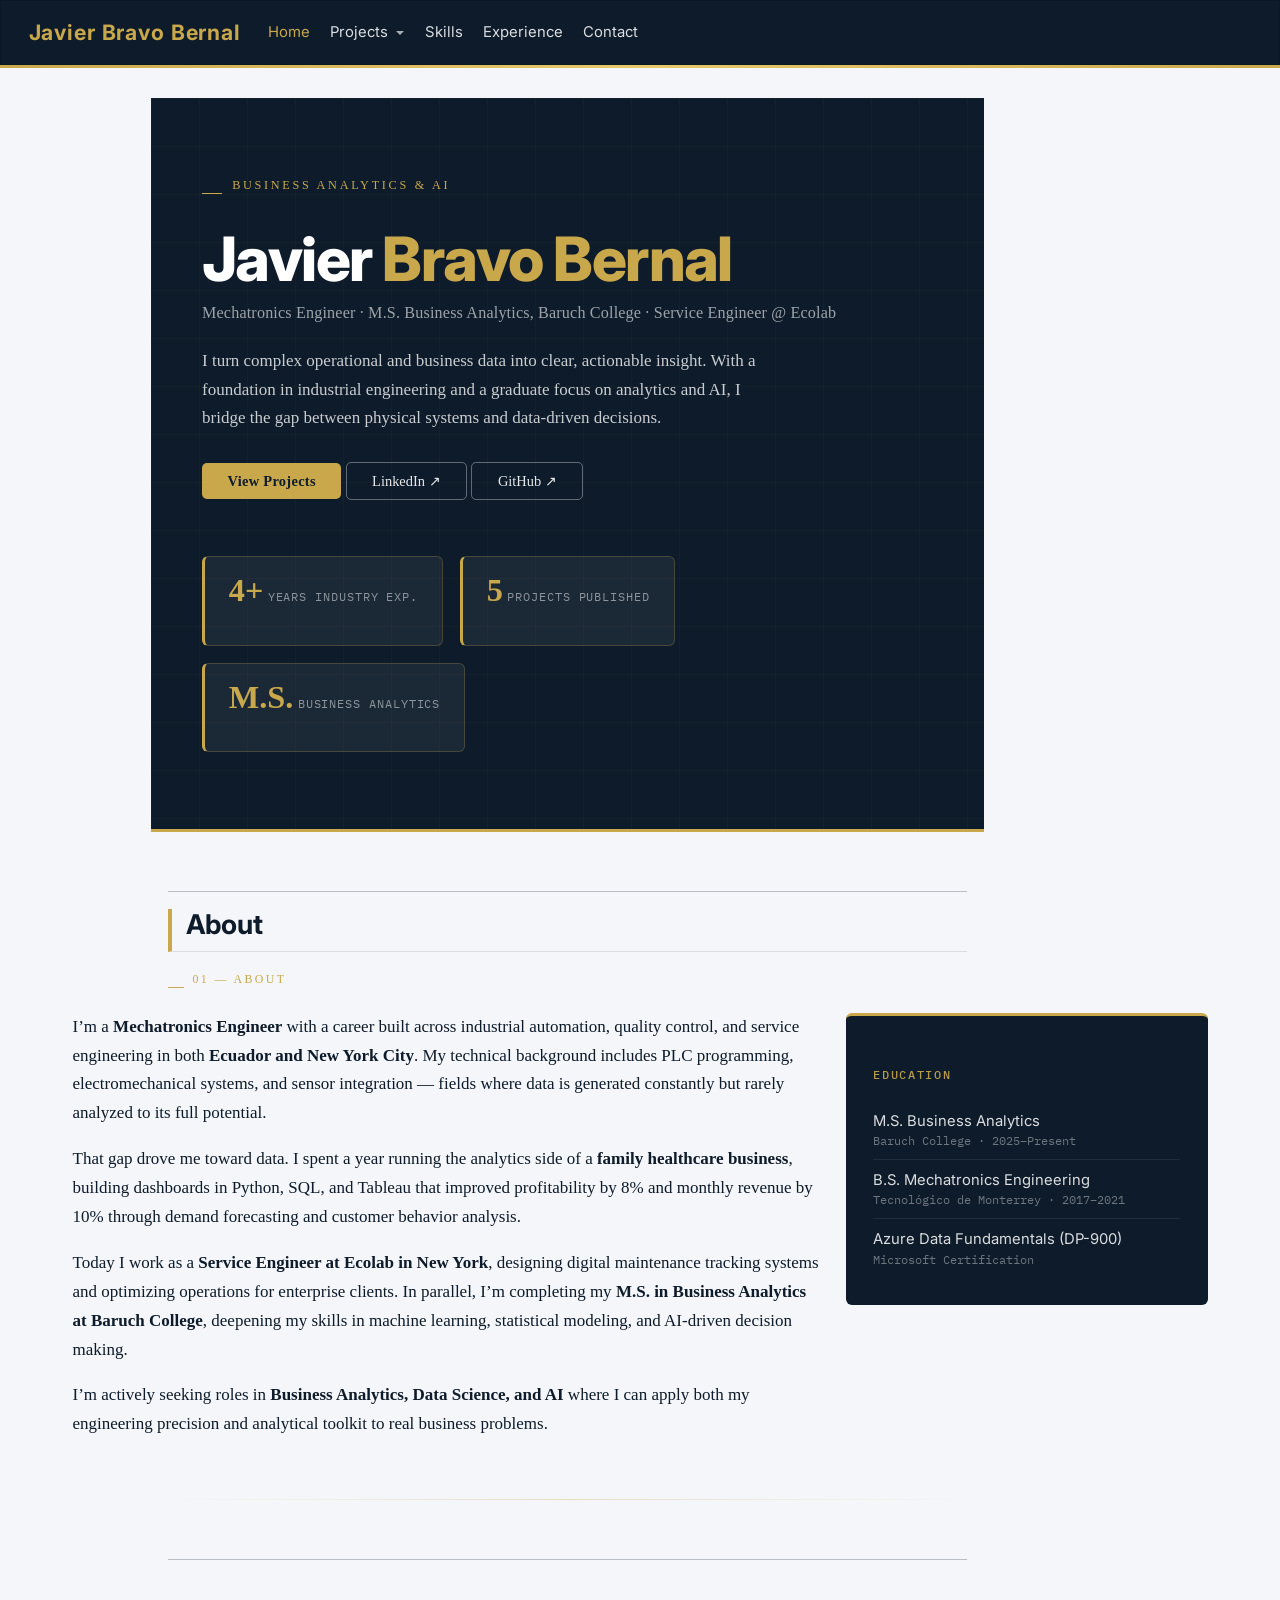
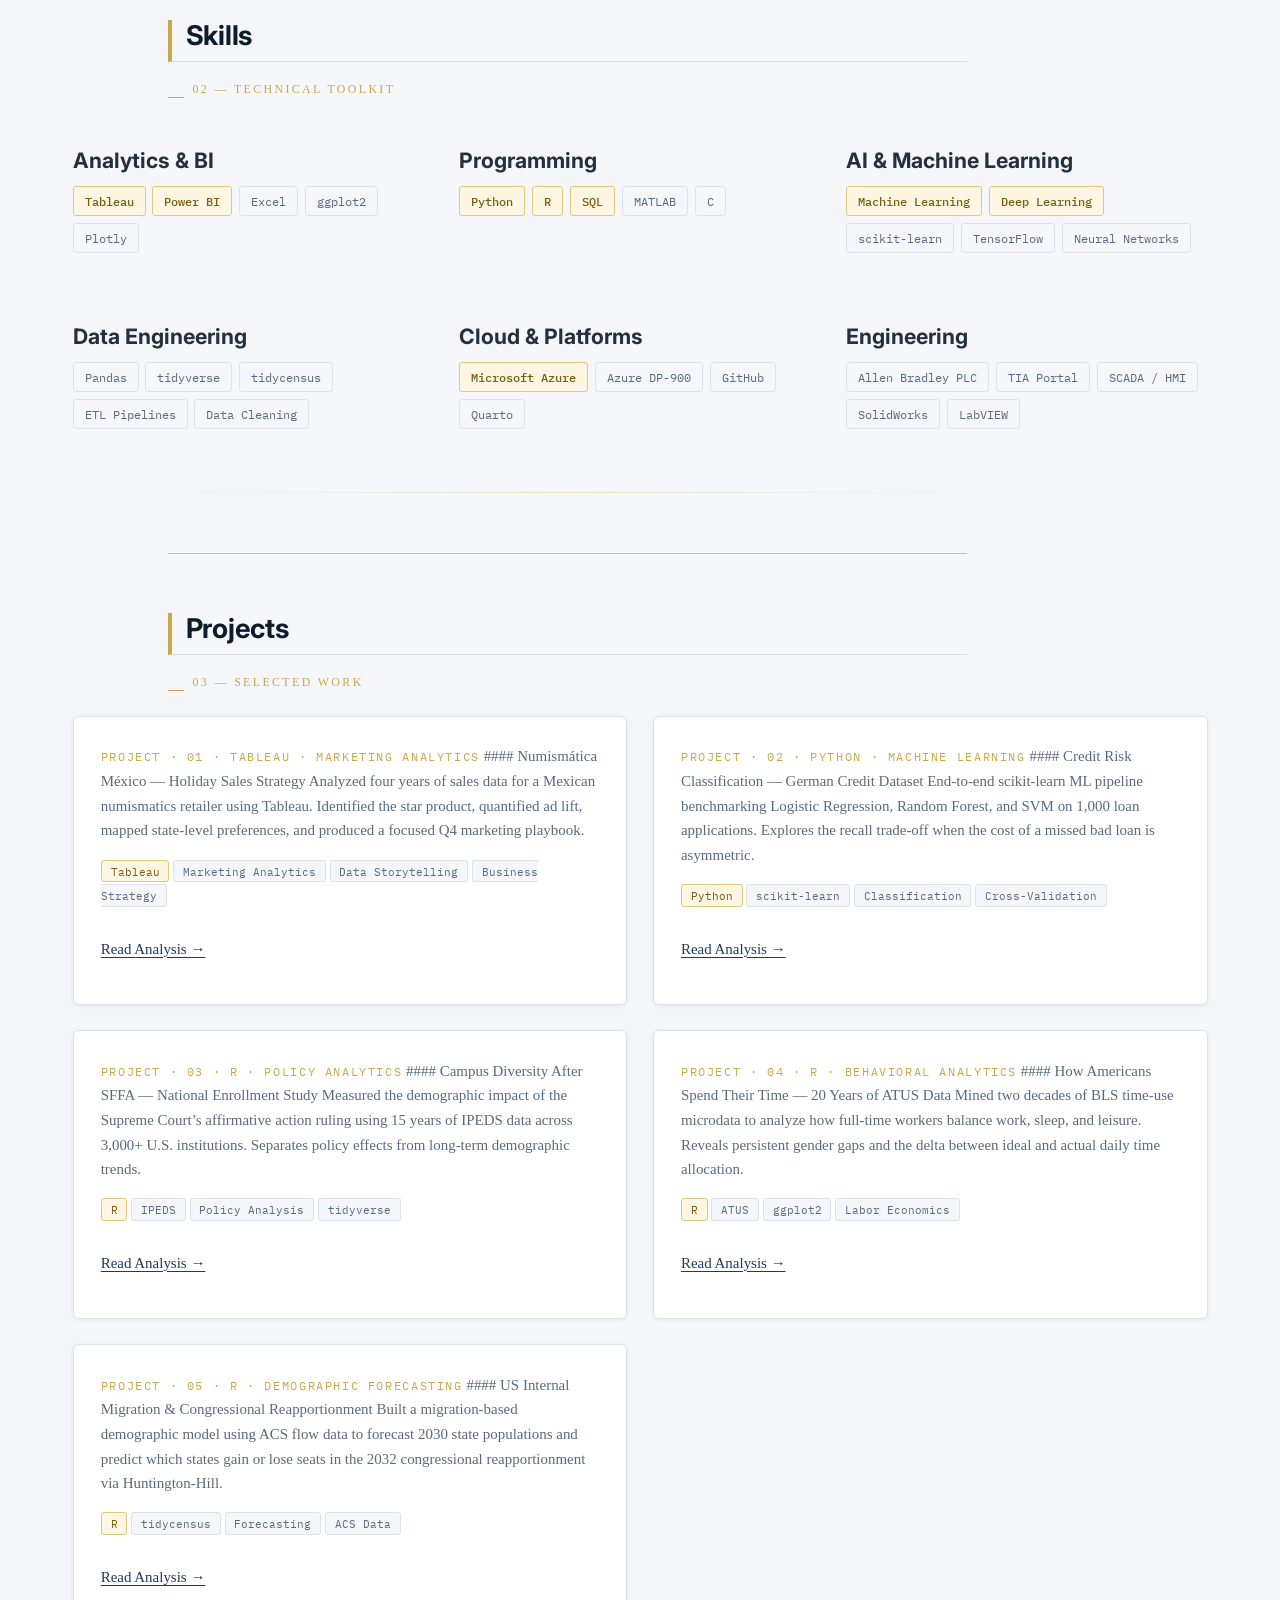
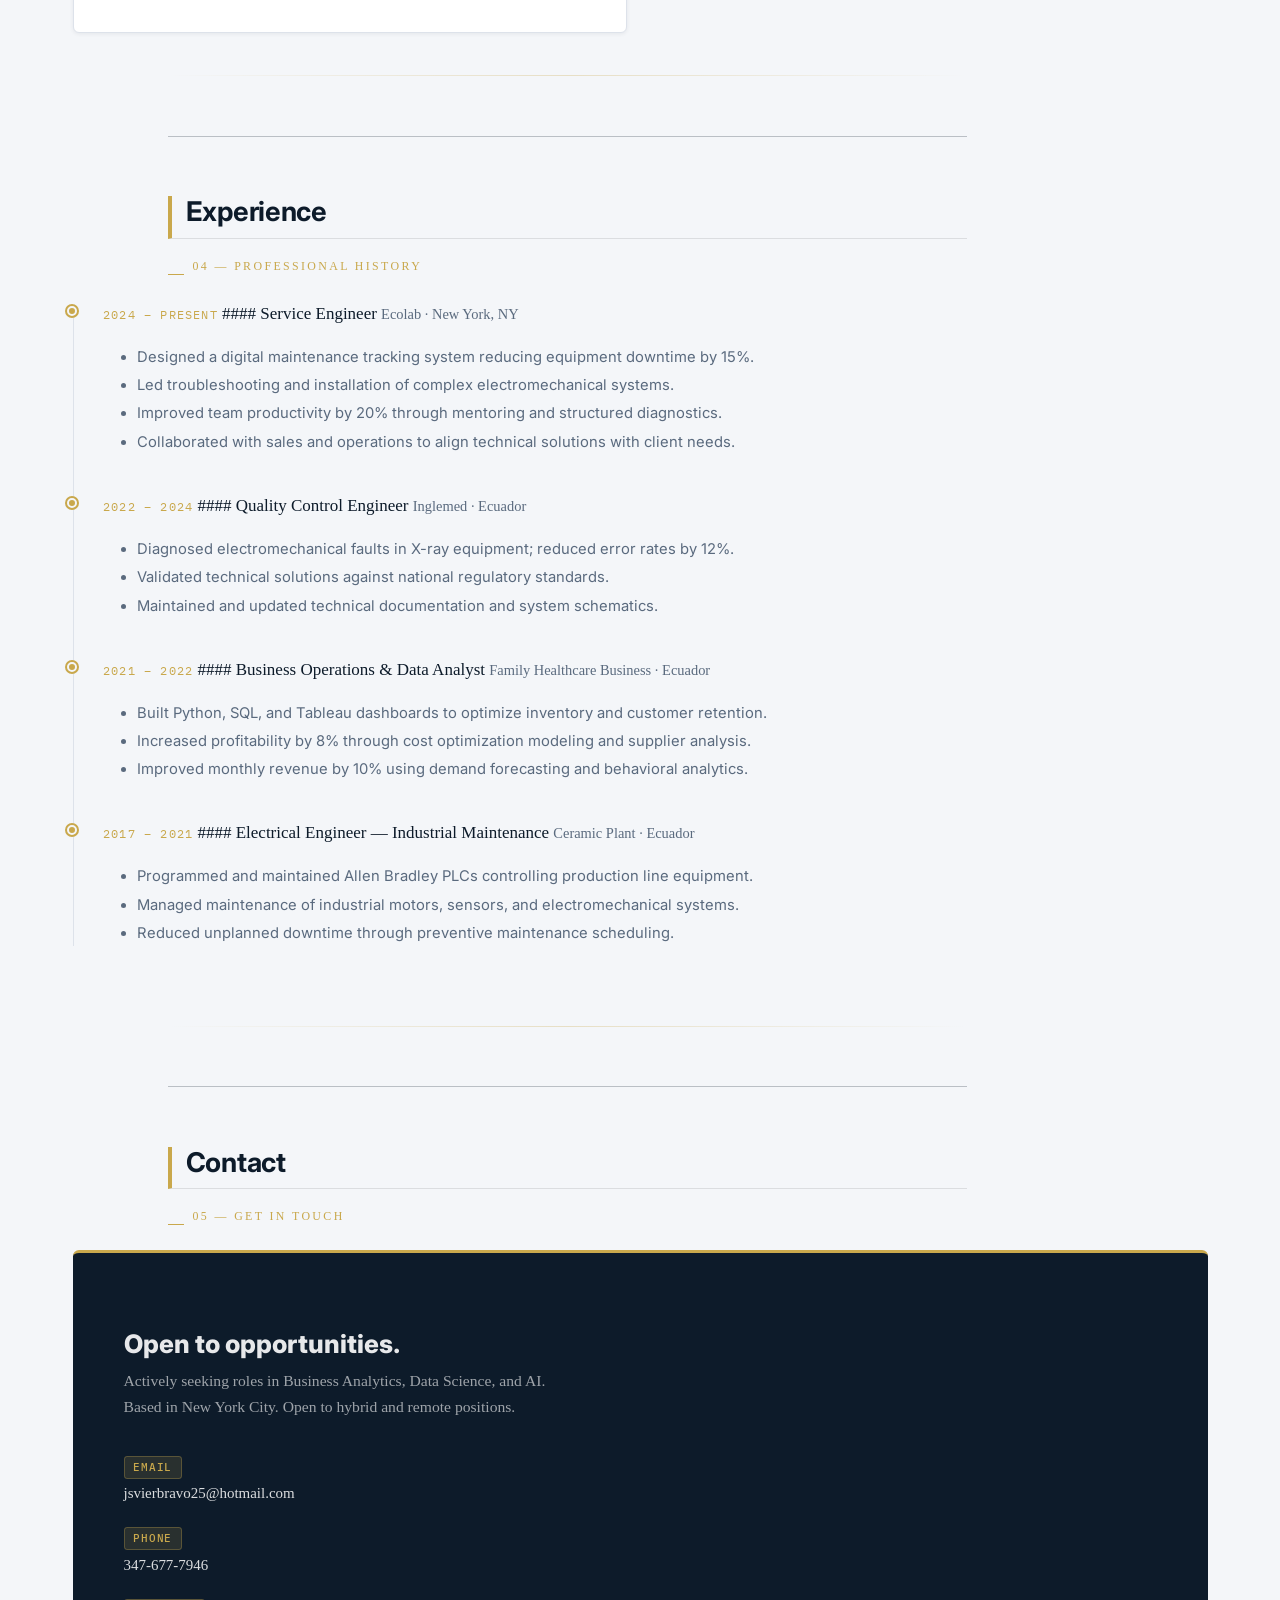
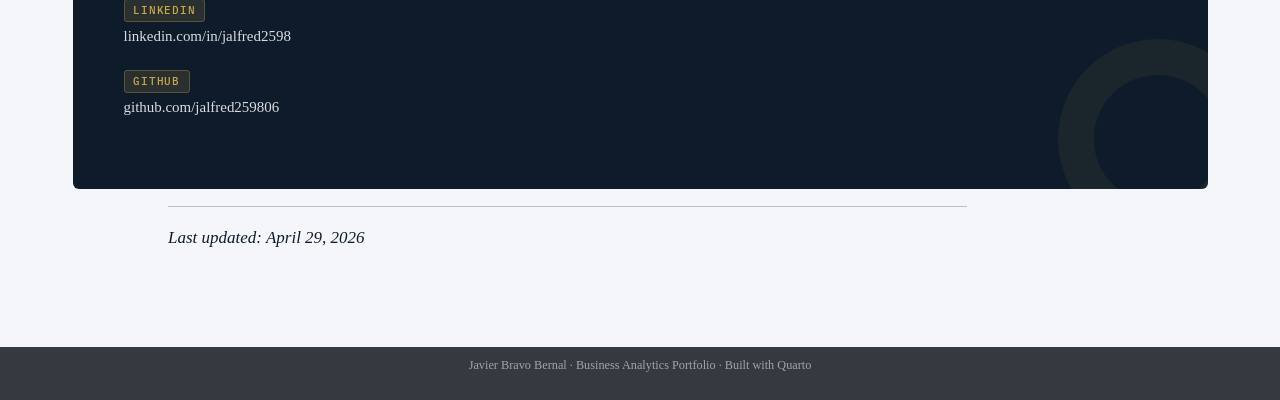
==== commit 1338dc3d: "ver47" ====
--- a/docs/index.html
+++ b/docs/index.html
@@ -92,10 +92,33 @@
     <a class="nav-link active" href="./index.html" aria-current="page"> 
 <span class="menu-text">Home</span></a>
   </li>  
-  <li class="nav-item">
-    <a class="nav-link" href="./index.html#projects"> 
-<span class="menu-text">Projects</span></a>
-  </li>  
+  <li class="nav-item dropdown ">
+    <a class="nav-link dropdown-toggle" href="#" id="nav-menu-projects" role="link" data-bs-toggle="dropdown" aria-expanded="false">
+ <span class="menu-text">Projects</span>
+    </a>
+    <ul class="dropdown-menu" aria-labelledby="nav-menu-projects">    
+        <li>
+    <a class="dropdown-item" href="./projects/numismatica-mexico.html">
+ <span class="dropdown-text">Numismática México — Sales Strategy</span></a>
+  </li>  
+        <li>
+    <a class="dropdown-item" href="./projects/credit-risk.html">
+ <span class="dropdown-text">Credit Risk Classification</span></a>
+  </li>  
+        <li>
+    <a class="dropdown-item" href="./projects/mp01.html">
+ <span class="dropdown-text">Campus Diversity After SFFA</span></a>
+  </li>  
+        <li>
+    <a class="dropdown-item" href="./projects/mp02.html">
+ <span class="dropdown-text">American Time Use Survey</span></a>
+  </li>  
+        <li>
+    <a class="dropdown-item" href="./projects/mp03.html">
+ <span class="dropdown-text">US Migration &amp; Reapportionment</span></a>
+  </li>  
+    </ul>
+  </li>
   <li class="nav-item">
     <a class="nav-link" href="./index.html#skills"> 
 <span class="menu-text">Skills</span></a>
@@ -146,7 +169,7 @@
 <p><span class="stat-num">4+</span> <span class="stat-label">Years Industry Exp.</span></p>
 </div>
 <div class="stat-item">
-<p><span class="stat-num">3</span> <span class="stat-label">Engineering Domains</span></p>
+<p><span class="stat-num">5</span> <span class="stat-label">Projects Published</span></p>
 </div>
 <div class="stat-item">
 <p><span class="stat-num">M.S.</span> <span class="stat-label">Business Analytics</span></p>
@@ -232,38 +255,47 @@
 <div class="grid">
 <div class="g-col-6">
 <div class="proj-card">
-<p><span class="proj-num">Project · 01</span> #### Python Project — Coming Soon Full write-up with annotated Python code, exploratory analysis, modeling, and business recommendations.</p>
+<p><span class="proj-num">Project · 01 · Tableau · Marketing Analytics</span> #### Numismática México — Holiday Sales Strategy Analyzed four years of sales data for a Mexican numismatics retailer using Tableau. Identified the star product, quantified ad lift, mapped state-level preferences, and produced a focused Q4 marketing playbook.</p>
 <div class="proj-tags">
-<p><span class="proj-tag gold">Python</span> <span class="proj-tag">Pandas</span> <span class="proj-tag">Machine Learning</span></p>
-</div>
-<p><span class="badge-soon">⏳ Coming Soon</span></p>
+<p><span class="proj-tag gold">Tableau</span> <span class="proj-tag">Marketing Analytics</span> <span class="proj-tag">Data Storytelling</span> <span class="proj-tag">Business Strategy</span></p>
+</div>
+<p><a href="projects/numismatica-mexico.html" class="proj-link">Read Analysis →</a></p>
 </div>
 </div>
 <div class="g-col-6">
 <div class="proj-card">
-<p><span class="proj-num">Project · 02</span> #### Python Project — Coming Soon Full write-up with annotated Python code, exploratory analysis, modeling, and business recommendations.</p>
+<p><span class="proj-num">Project · 02 · Python · Machine Learning</span> #### Credit Risk Classification — German Credit Dataset End-to-end scikit-learn ML pipeline benchmarking Logistic Regression, Random Forest, and SVM on 1,000 loan applications. Explores the recall trade-off when the cost of a missed bad loan is asymmetric.</p>
 <div class="proj-tags">
-<p><span class="proj-tag gold">Python</span> <span class="proj-tag">SQL</span> <span class="proj-tag">Deep Learning</span></p>
-</div>
-<p><span class="badge-soon">⏳ Coming Soon</span></p>
+<p><span class="proj-tag gold">Python</span> <span class="proj-tag">scikit-learn</span> <span class="proj-tag">Classification</span> <span class="proj-tag">Cross-Validation</span></p>
+</div>
+<p><a href="projects/credit-risk.html" class="proj-link">Read Analysis →</a></p>
 </div>
 </div>
 <div class="g-col-6">
 <div class="proj-card">
-<p><span class="proj-num">Project · 03</span> #### US Internal Migration &amp; Congressional Reapportionment Analyzed ACS state-to-state migration flows to forecast 2030 state populations and model congressional seat reapportionment using the Huntington-Hill method.</p>
+<p><span class="proj-num">Project · 03 · R · Policy Analytics</span> #### Campus Diversity After SFFA — National Enrollment Study Measured the demographic impact of the Supreme Court’s affirmative action ruling using 15 years of IPEDS data across 3,000+ U.S. institutions. Separates policy effects from long-term demographic trends.</p>
+<div class="proj-tags">
+<p><span class="proj-tag gold">R</span> <span class="proj-tag">IPEDS</span> <span class="proj-tag">Policy Analysis</span> <span class="proj-tag">tidyverse</span></p>
+</div>
+<p><a href="projects/mp01.html" class="proj-link">Read Analysis →</a></p>
+</div>
+</div>
+<div class="g-col-6">
+<div class="proj-card">
+<p><span class="proj-num">Project · 04 · R · Behavioral Analytics</span> #### How Americans Spend Their Time — 20 Years of ATUS Data Mined two decades of BLS time-use microdata to analyze how full-time workers balance work, sleep, and leisure. Reveals persistent gender gaps and the delta between ideal and actual daily time allocation.</p>
+<div class="proj-tags">
+<p><span class="proj-tag gold">R</span> <span class="proj-tag">ATUS</span> <span class="proj-tag">ggplot2</span> <span class="proj-tag">Labor Economics</span></p>
+</div>
+<p><a href="projects/mp02.html" class="proj-link">Read Analysis →</a></p>
+</div>
+</div>
+<div class="g-col-6">
+<div class="proj-card">
+<p><span class="proj-num">Project · 05 · R · Demographic Forecasting</span> #### US Internal Migration &amp; Congressional Reapportionment Built a migration-based demographic model using ACS flow data to forecast 2030 state populations and predict which states gain or lose seats in the 2032 congressional reapportionment via Huntington-Hill.</p>
 <div class="proj-tags">
 <p><span class="proj-tag gold">R</span> <span class="proj-tag">tidycensus</span> <span class="proj-tag">Forecasting</span> <span class="proj-tag">ACS Data</span></p>
 </div>
-<p><span class="badge-soon">⏳ Write-up Coming Soon</span></p>
-</div>
-</div>
-<div class="g-col-6">
-<div class="proj-card">
-<p><span class="proj-num">Project · 04</span> #### Business Analytics Dashboard — Coming Soon Business analysis and Tableau dashboard presented as a full deck. Upload your PowerPoint/PDF to embed it here as an interactive viewer.</p>
-<div class="proj-tags">
-<p><span class="proj-tag gold">Tableau</span> <span class="proj-tag">Business Analytics</span> <span class="proj-tag">Data Visualization</span></p>
-</div>
-<p><span class="badge-soon">⏳ Coming Soon</span></p>
+<p><a href="projects/mp03.html" class="proj-link">Read Analysis →</a></p>
 </div>
 </div>
 </div>
